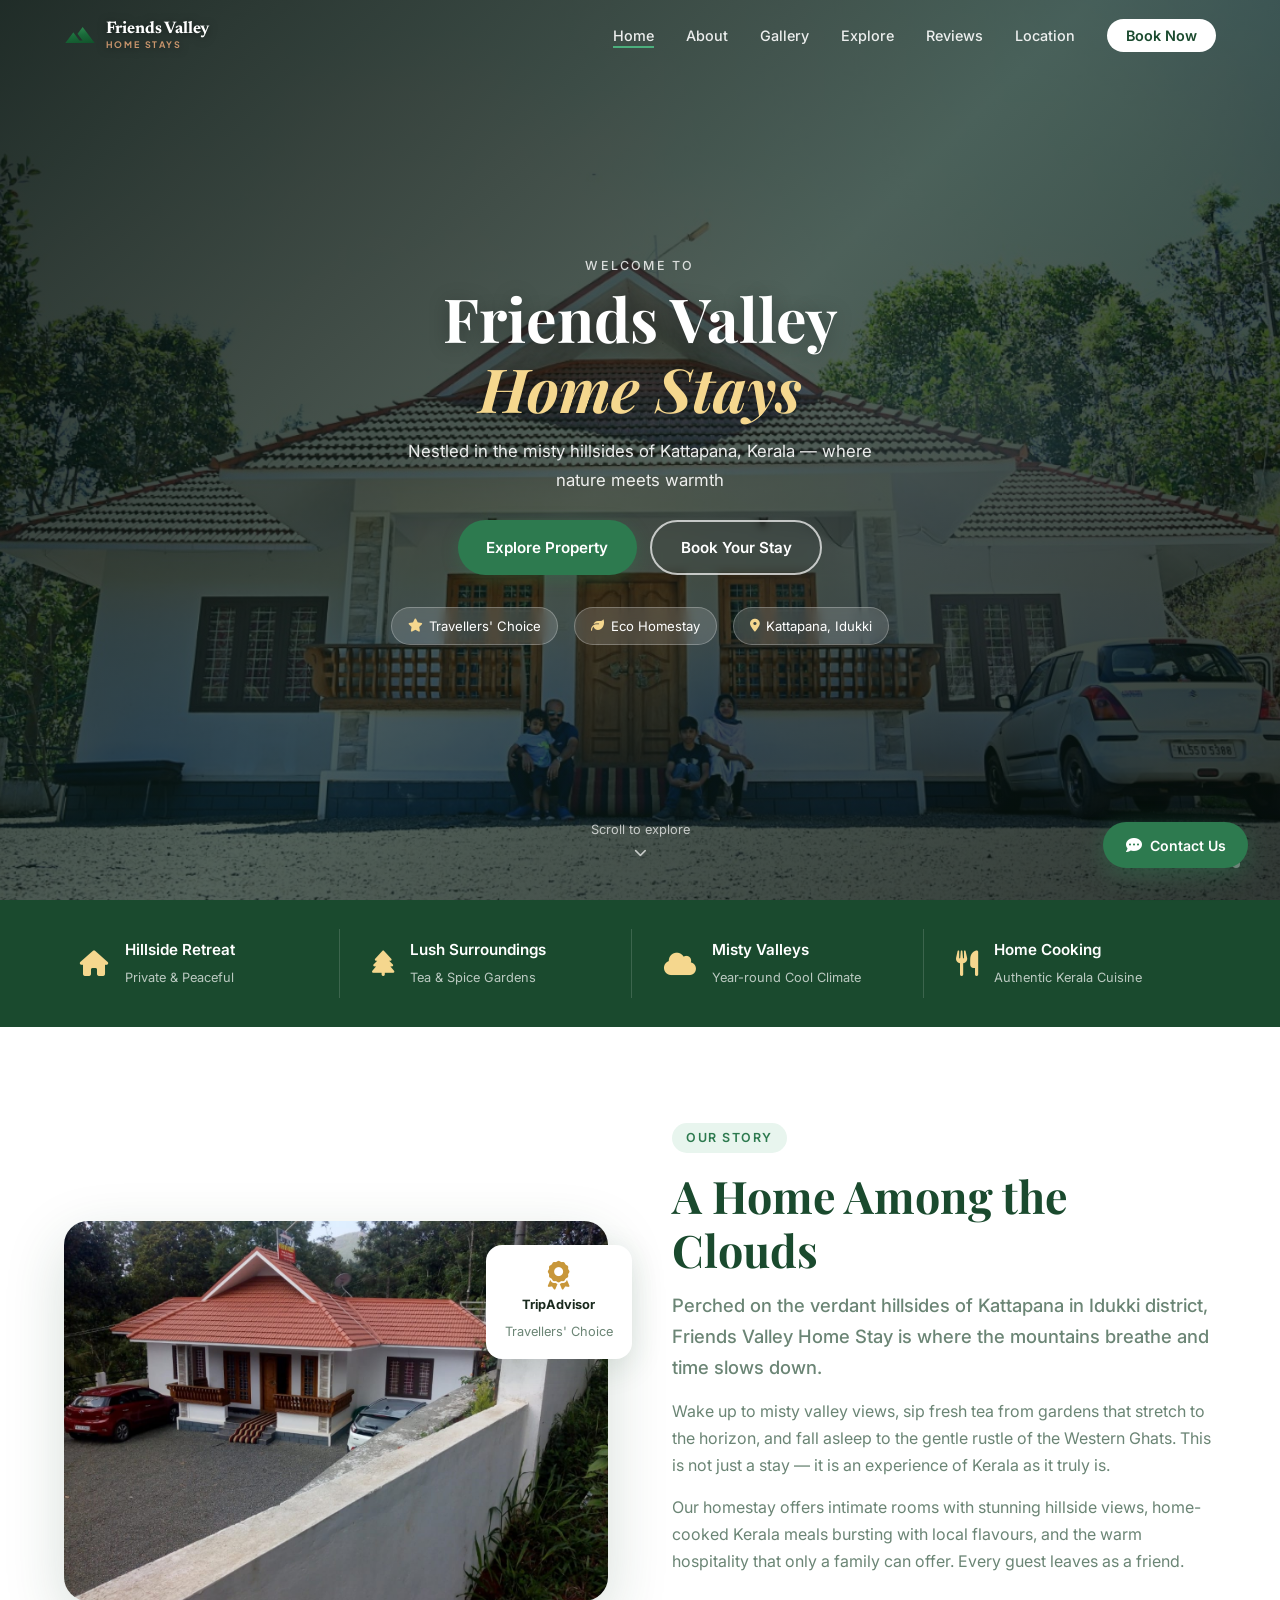
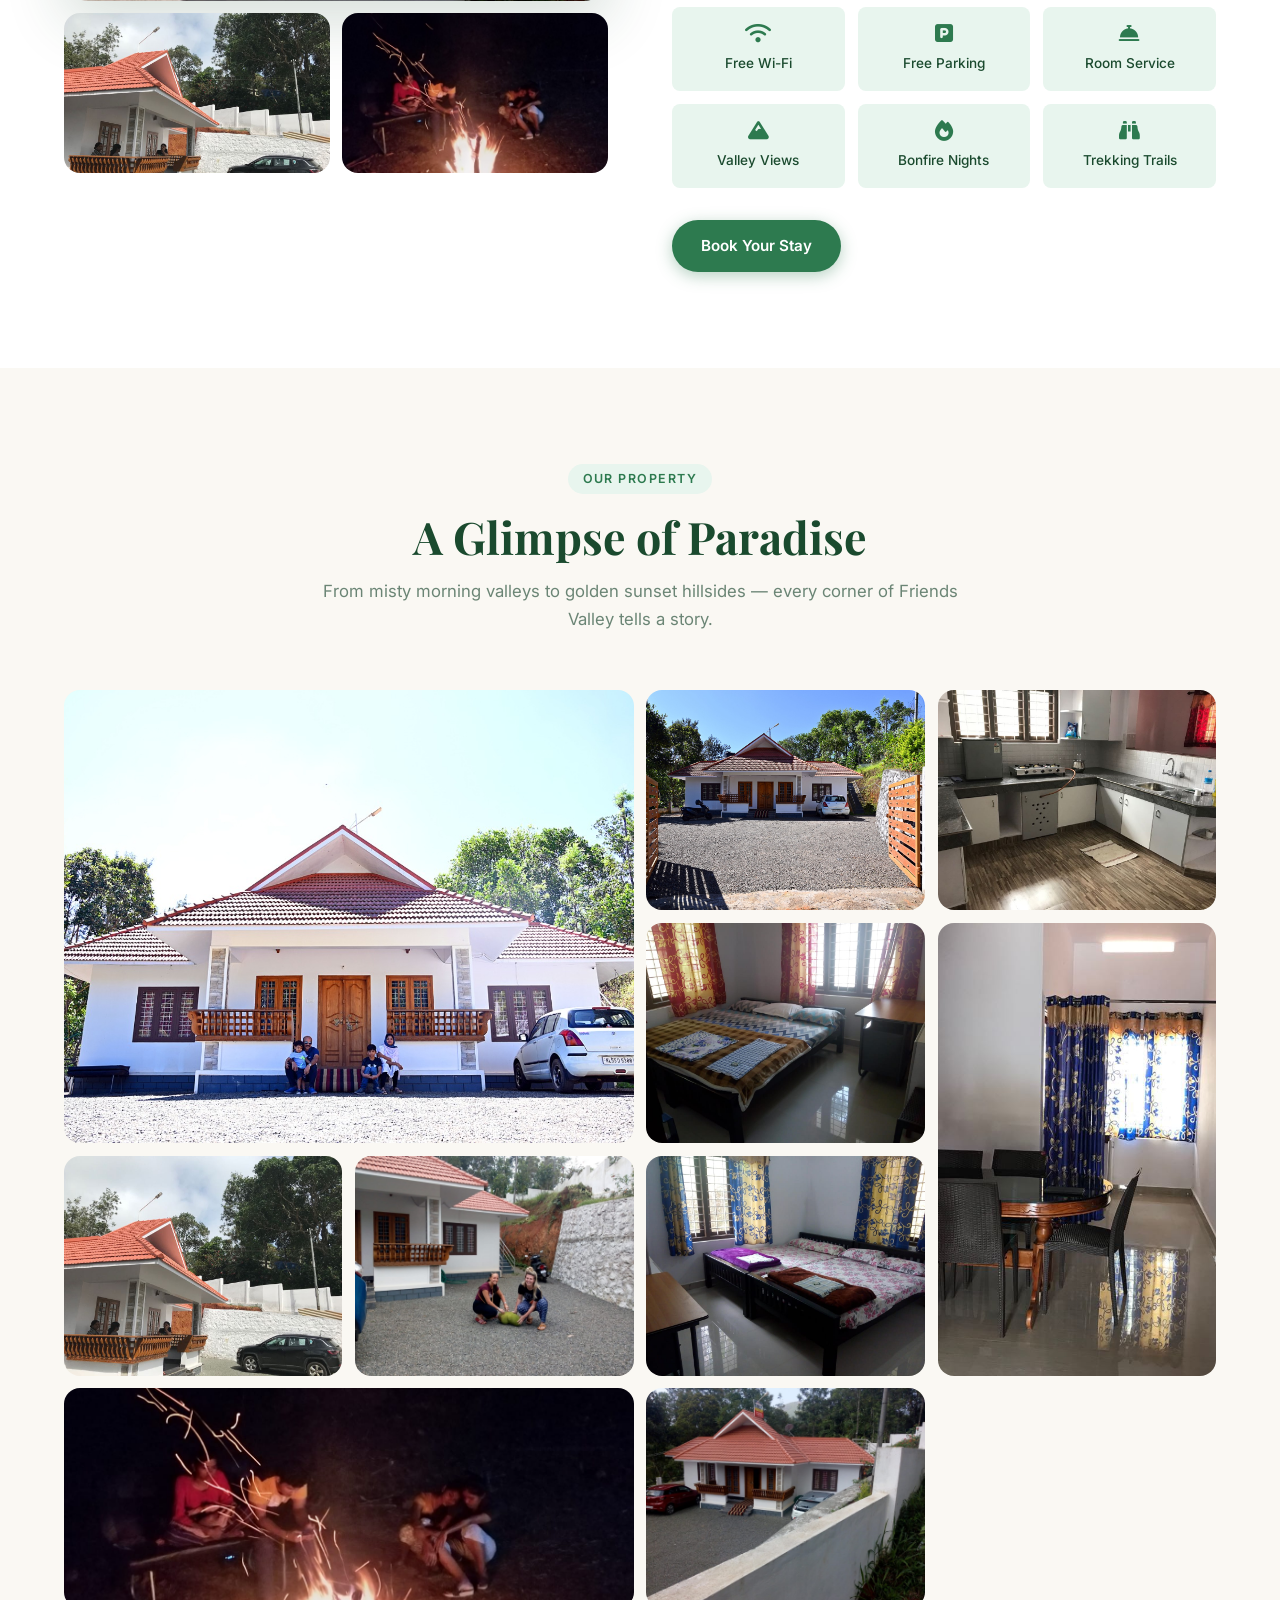
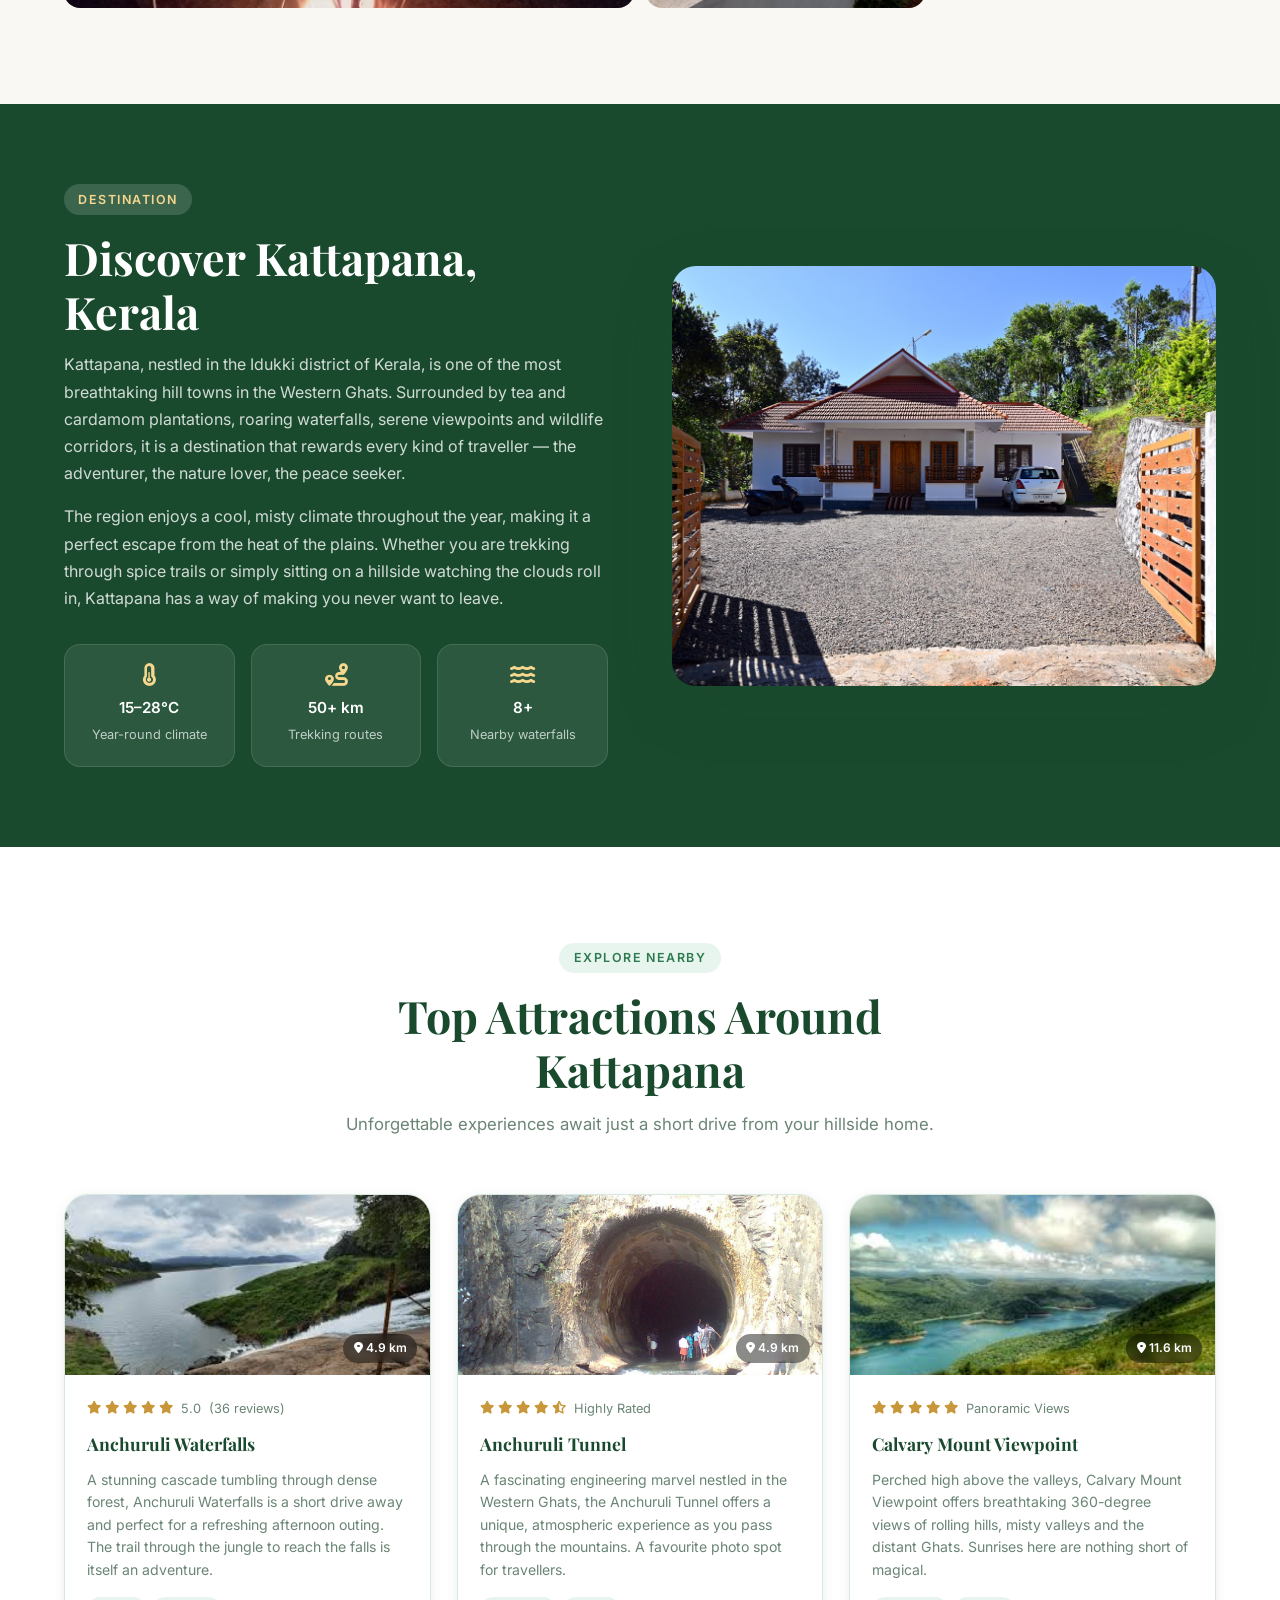
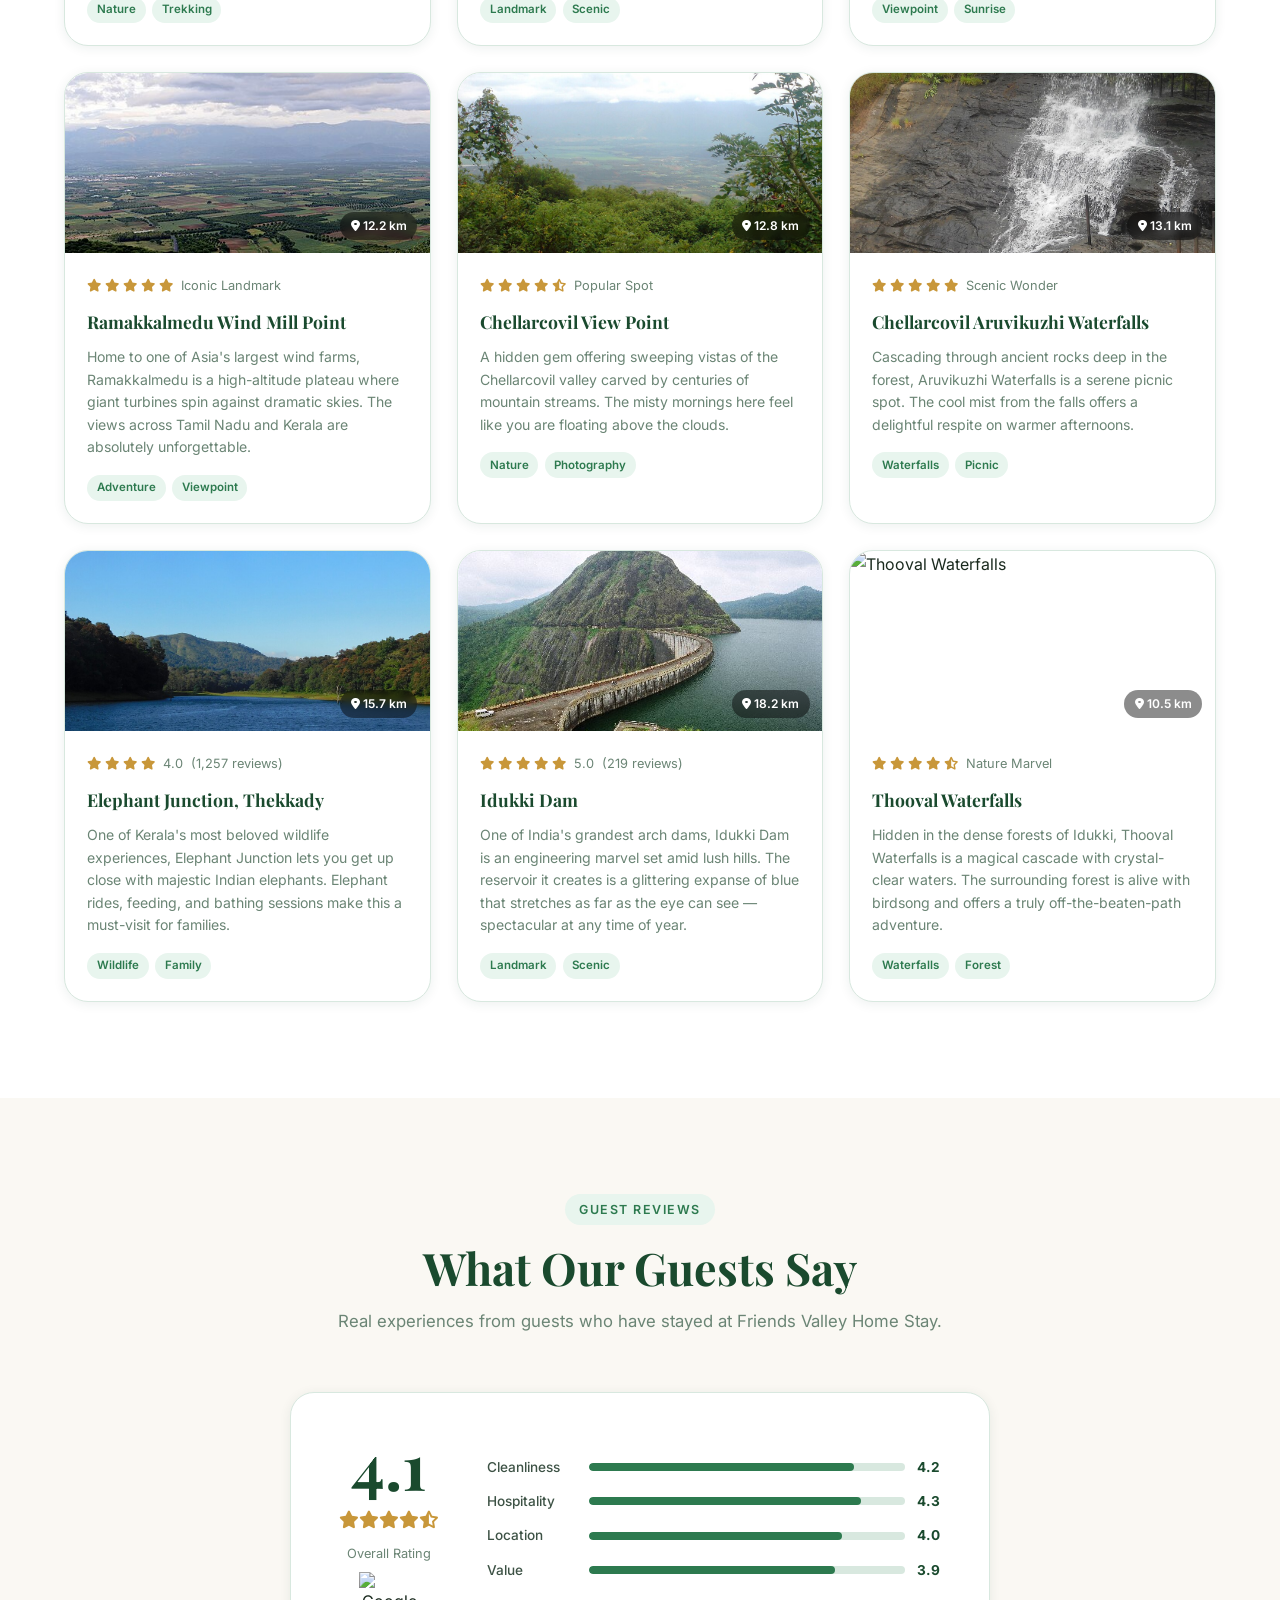
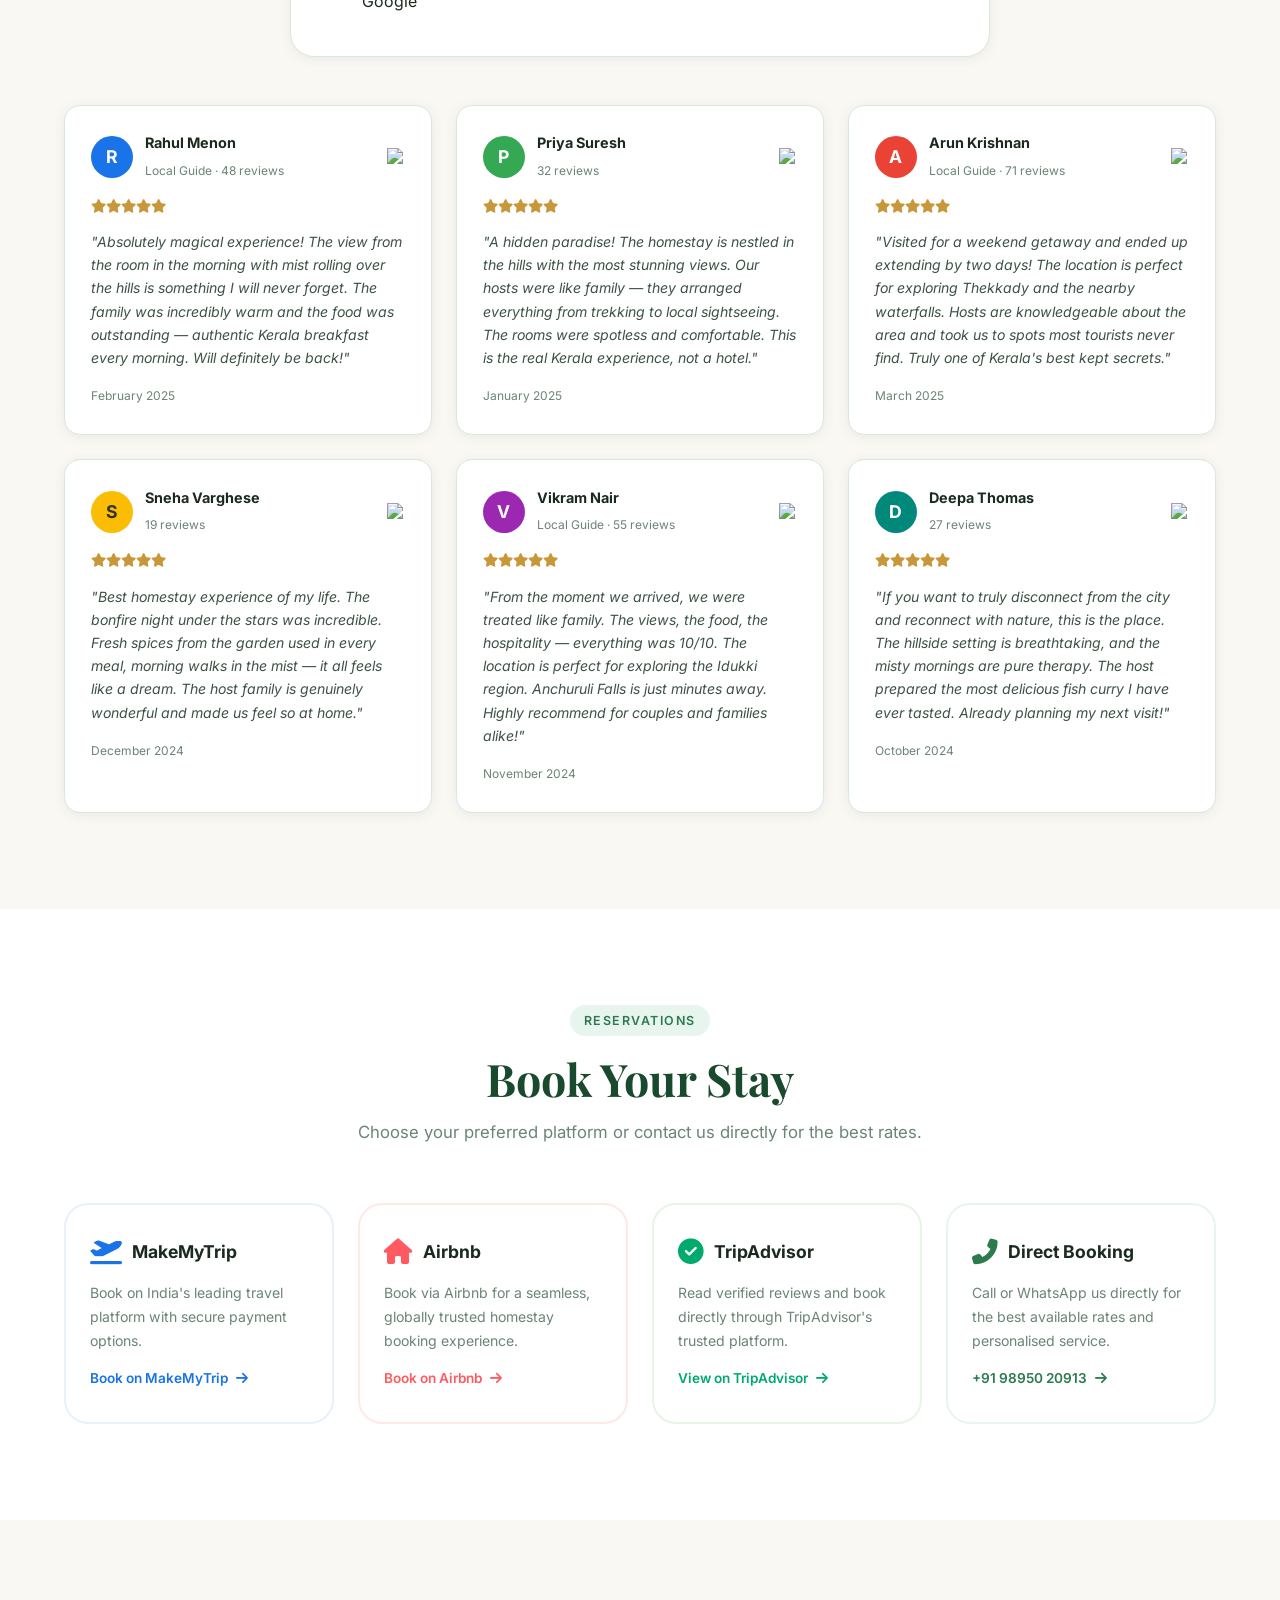
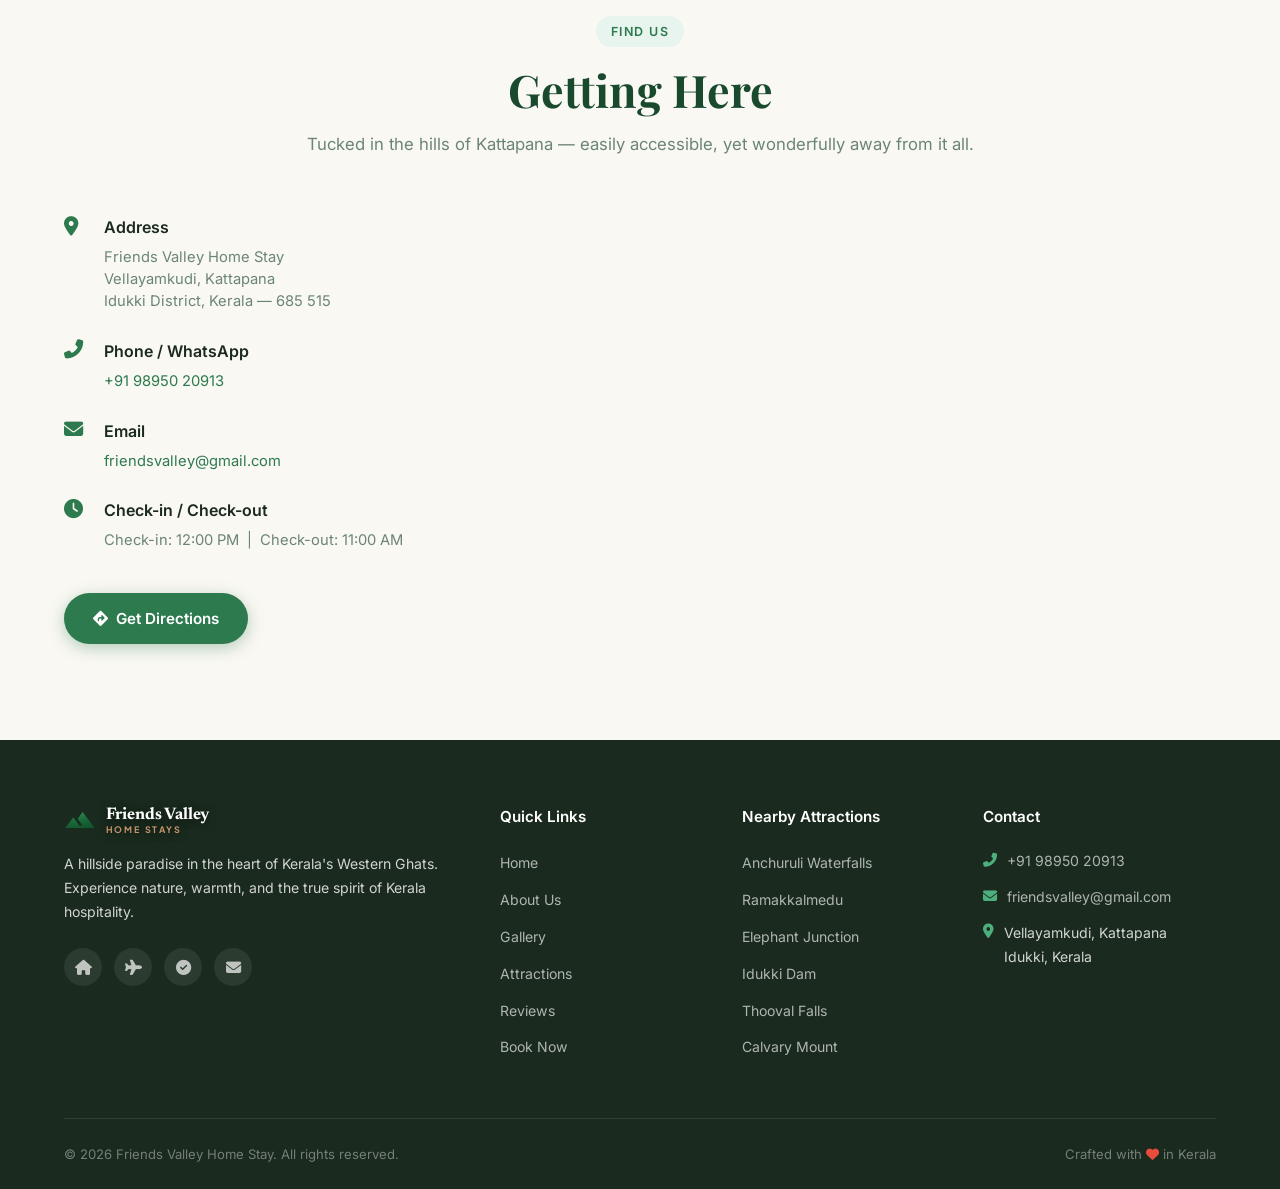
==== index.html @ 07b63cfa "Initial commit — Friends Valley Home Stays website Static site with hero slider, gallery, attraction" ====
<!DOCTYPE html>
<html lang="en">
<head>
  <meta charset="UTF-8" />
  <meta name="viewport" content="width=device-width, initial-scale=1.0" />
  <title>Friends Valley Home Stay | Kattapana, Kerala</title>
  <meta name="description" content="Experience the serene hillside beauty of Kattapana, Kerala at Friends Valley Home Stay. Surrounded by lush greenery, misty valleys and warm hospitality." />
  <link rel="preconnect" href="https://fonts.googleapis.com" />
  <link rel="preconnect" href="https://fonts.gstatic.com" crossorigin />
  <link href="https://fonts.googleapis.com/css2?family=Playfair+Display:ital,wght@0,400;0,600;0,700;1,400&family=Inter:wght@300;400;500;600&family=Newsreader:ital,opsz,wght@0,6..72,400;0,6..72,700;1,6..72,400&family=Plus+Jakarta+Sans:wght@500;700&display=swap" rel="stylesheet" />
  <link rel="stylesheet" href="https://cdnjs.cloudflare.com/ajax/libs/font-awesome/6.5.0/css/all.min.css" />
  <link href="https://fonts.googleapis.com/css2?family=Material+Symbols+Outlined:opsz,wght,FILL,GRAD@24,400,1,0" rel="stylesheet" />
  <link rel="stylesheet" href="css/styles.css" />
</head>
<body>

  <!-- ========== NAVIGATION ========== -->
  <nav class="navbar" id="navbar">
    <div class="nav-container">
      <a href="#home" class="nav-logo">
        <span class="logo-icon">
          <span class="material-symbols-outlined" aria-hidden="true">landscape</span>
        </span>
        <span class="logo-text">Friends Valley<span class="logo-sub">Home Stays</span></span>
      </a>
      <button class="nav-toggle" id="navToggle" aria-label="Toggle menu">
        <span></span><span></span><span></span>
      </button>
      <ul class="nav-links" id="navLinks">
        <li><a href="#home">Home</a></li>
        <li><a href="#about">About</a></li>
        <li><a href="#gallery">Gallery</a></li>
        <li><a href="#attractions">Explore</a></li>
        <li><a href="#reviews">Reviews</a></li>
        <li><a href="#location">Location</a></li>
        <li><a href="#book" class="nav-cta">Book Now</a></li>
      </ul>
    </div>
  </nav>

  <!-- ========== HERO ========== -->
  <section class="hero" id="home">
    <div class="hero-slider">
      <div class="hero-slide active" style="background-image: url('Assets%20original/1.jpg')"></div>
      <div class="hero-slide" style="background-image: url('Assets%20original/2.jpg')"></div>
      <div class="hero-slide" style="background-image: url('Assets%20original/7.jpg')"></div>
    </div>
    <div class="hero-overlay"></div>
    <div class="hero-content">
      <p class="hero-tagline">Welcome to</p>
      <h1 class="hero-title">Friends Valley<br /><em>Home Stays</em></h1>
      <p class="hero-subtitle">Nestled in the misty hillsides of Kattapana, Kerala &mdash; where nature meets warmth</p>
      <div class="hero-actions">
        <a href="#gallery" class="btn btn-primary">Explore Property</a>
        <a href="#book" class="btn btn-outline">Book Your Stay</a>
      </div>
      <div class="hero-badges">
        <span><i class="fas fa-star"></i> Travellers' Choice</span>
        <span><i class="fas fa-leaf"></i> Eco Homestay</span>
        <span><i class="fas fa-map-marker-alt"></i> Kattapana, Idukki</span>
      </div>
    </div>
    <div class="hero-scroll-hint">
      <span>Scroll to explore</span>
      <i class="fas fa-chevron-down"></i>
    </div>
    <div class="hero-dots" id="heroDots">
      <span class="dot active" data-idx="0"></span>
      <span class="dot" data-idx="1"></span>
      <span class="dot" data-idx="2"></span>
    </div>
  </section>

  <!-- ========== QUICK STATS ========== -->
  <section class="stats-bar">
    <div class="stats-container">
      <div class="stat-item">
        <i class="fas fa-home"></i>
        <div>
          <strong>Hillside Retreat</strong>
          <span>Private &amp; Peaceful</span>
        </div>
      </div>
      <div class="stat-item">
        <i class="fas fa-tree"></i>
        <div>
          <strong>Lush Surroundings</strong>
          <span>Tea &amp; Spice Gardens</span>
        </div>
      </div>
      <div class="stat-item">
        <i class="fas fa-cloud"></i>
        <div>
          <strong>Misty Valleys</strong>
          <span>Year-round Cool Climate</span>
        </div>
      </div>
      <div class="stat-item">
        <i class="fas fa-utensils"></i>
        <div>
          <strong>Home Cooking</strong>
          <span>Authentic Kerala Cuisine</span>
        </div>
      </div>
    </div>
  </section>

  <!-- ========== ABOUT ========== -->
  <section class="about" id="about">
    <div class="container">
      <div class="about-grid">
        <div class="about-images">
          <div class="about-img-main">
            <img src="Assets%20original/10.jpg" alt="Friends Valley Home Stay exterior" loading="lazy" />
          </div>
          <div class="about-img-secondary">
            <img src="Assets%20original/6.jpg" alt="Guests relaxing at the veranda" loading="lazy" />
            <img src="Assets%20original/9.jpg" alt="Bonfire night at Friends Valley" loading="lazy" />
          </div>
          <div class="about-award">
            <i class="fas fa-award"></i>
            <strong>TripAdvisor</strong>
            <span>Travellers' Choice</span>
          </div>
        </div>
        <div class="about-content">
          <span class="section-label">Our Story</span>
          <h2 class="section-title">A Home Among the Clouds</h2>
          <p class="about-lead">Perched on the verdant hillsides of Kattapana in Idukki district, Friends Valley Home Stay is where the mountains breathe and time slows down.</p>
          <p>Wake up to misty valley views, sip fresh tea from gardens that stretch to the horizon, and fall asleep to the gentle rustle of the Western Ghats. This is not just a stay &mdash; it is an experience of Kerala as it truly is.</p>
          <p>Our homestay offers intimate rooms with stunning hillside views, home-cooked Kerala meals bursting with local flavours, and the warm hospitality that only a family can offer. Every guest leaves as a friend.</p>
          <div class="about-features">
            <div class="feature">
              <i class="fas fa-wifi"></i>
              <span>Free Wi-Fi</span>
            </div>
            <div class="feature">
              <i class="fas fa-parking"></i>
              <span>Free Parking</span>
            </div>
            <div class="feature">
              <i class="fas fa-concierge-bell"></i>
              <span>Room Service</span>
            </div>
            <div class="feature">
              <i class="fas fa-mountain"></i>
              <span>Valley Views</span>
            </div>
            <div class="feature">
              <i class="fas fa-fire"></i>
              <span>Bonfire Nights</span>
            </div>
            <div class="feature">
              <i class="fas fa-binoculars"></i>
              <span>Trekking Trails</span>
            </div>
          </div>
          <a href="#book" class="btn btn-primary">Book Your Stay</a>
        </div>
      </div>
    </div>
  </section>

  <!-- ========== GALLERY ========== -->
  <section class="gallery" id="gallery">
    <div class="container">
      <div class="section-header">
        <span class="section-label">Our Property</span>
        <h2 class="section-title">A Glimpse of Paradise</h2>
        <p class="section-desc">From misty morning valleys to golden sunset hillsides &mdash; every corner of Friends Valley tells a story.</p>
      </div>
      <div class="gallery-grid">
        <div class="gallery-item gallery-large" data-index="0">
          <img src="Assets%20original/1.jpg" alt="Hillside view at Friends Valley" loading="lazy" />
          <div class="gallery-overlay"><i class="fas fa-expand-alt"></i></div>
        </div>
        <div class="gallery-item" data-index="1">
          <img src="Assets%20original/2.jpg" alt="Lush green surroundings" loading="lazy" />
          <div class="gallery-overlay"><i class="fas fa-expand-alt"></i></div>
        </div>
        <div class="gallery-item" data-index="2">
          <img src="Assets%20original/3.jpg" alt="Property exterior" loading="lazy" />
          <div class="gallery-overlay"><i class="fas fa-expand-alt"></i></div>
        </div>
        <div class="gallery-item" data-index="3">
          <img src="Assets%20original/4.jpg" alt="Valley morning mist" loading="lazy" />
          <div class="gallery-overlay"><i class="fas fa-expand-alt"></i></div>
        </div>
        <div class="gallery-item gallery-tall" data-index="4">
          <img src="Assets%20original/5.jpg" alt="Mountain views" loading="lazy" />
          <div class="gallery-overlay"><i class="fas fa-expand-alt"></i></div>
        </div>
        <div class="gallery-item" data-index="5">
          <img src="Assets%20original/6.jpg" alt="Cozy living space" loading="lazy" />
          <div class="gallery-overlay"><i class="fas fa-expand-alt"></i></div>
        </div>
        <div class="gallery-item" data-index="6">
          <img src="Assets%20original/7.jpg" alt="Sunset from the valley" loading="lazy" />
          <div class="gallery-overlay"><i class="fas fa-expand-alt"></i></div>
        </div>
        <div class="gallery-item" data-index="7">
          <img src="Assets%20original/8.jpg" alt="Spice garden trail" loading="lazy" />
          <div class="gallery-overlay"><i class="fas fa-expand-alt"></i></div>
        </div>
        <div class="gallery-item gallery-wide" data-index="8">
          <img src="Assets%20original/9.jpg" alt="Panoramic hillside view" loading="lazy" />
          <div class="gallery-overlay"><i class="fas fa-expand-alt"></i></div>
        </div>
        <div class="gallery-item" data-index="9">
          <img src="Assets%20original/10.jpg" alt="Tea garden walk" loading="lazy" />
          <div class="gallery-overlay"><i class="fas fa-expand-alt"></i></div>
        </div>
      </div>
    </div>
    <!-- Lightbox -->
    <div class="lightbox" id="lightbox">
      <button class="lightbox-close" id="lightboxClose"><i class="fas fa-times"></i></button>
      <button class="lightbox-prev" id="lightboxPrev"><i class="fas fa-chevron-left"></i></button>
      <button class="lightbox-next" id="lightboxNext"><i class="fas fa-chevron-right"></i></button>
      <div class="lightbox-img-wrap">
        <img src="" alt="" id="lightboxImg" />
      </div>
      <div class="lightbox-counter" id="lightboxCounter">1 / 10</div>
    </div>
  </section>

  <!-- ========== KATTAPANA INTRO ========== -->
  <section class="destination-intro">
    <div class="container">
      <div class="dest-intro-grid">
        <div class="dest-intro-content">
          <span class="section-label">Destination</span>
          <h2 class="section-title">Discover Kattapana, Kerala</h2>
          <p>Kattapana, nestled in the Idukki district of Kerala, is one of the most breathtaking hill towns in the Western Ghats. Surrounded by tea and cardamom plantations, roaring waterfalls, serene viewpoints and wildlife corridors, it is a destination that rewards every kind of traveller &mdash; the adventurer, the nature lover, the peace seeker.</p>
          <p>The region enjoys a cool, misty climate throughout the year, making it a perfect escape from the heat of the plains. Whether you are trekking through spice trails or simply sitting on a hillside watching the clouds roll in, Kattapana has a way of making you never want to leave.</p>
          <div class="dest-highlights">
            <div class="dest-highlight"><i class="fas fa-thermometer-half"></i><span>15&ndash;28&deg;C<br/><small>Year-round climate</small></span></div>
            <div class="dest-highlight"><i class="fas fa-route"></i><span>50+ km<br/><small>Trekking routes</small></span></div>
            <div class="dest-highlight"><i class="fas fa-water"></i><span>8+<br/><small>Nearby waterfalls</small></span></div>
          </div>
        </div>
        <div class="dest-intro-img">
          <img src="Assets%20original/2.jpg" alt="Kattapana hillside panorama" loading="lazy" />
        </div>
      </div>
    </div>
  </section>

  <!-- ========== NEARBY ATTRACTIONS ========== -->
  <section class="attractions" id="attractions">
    <div class="container">
      <div class="section-header">
        <span class="section-label">Explore Nearby</span>
        <h2 class="section-title">Top Attractions Around Kattapana</h2>
        <p class="section-desc">Unforgettable experiences await just a short drive from your hillside home.</p>
      </div>
      <div class="attractions-grid">

        <div class="attraction-card">
          <div class="attraction-img">
            <img src="assets/attractions/anchuruli-waterfalls.jpg" alt="Anchuruli Waterfalls" loading="lazy" />
            <div class="attraction-dist"><i class="fas fa-map-marker-alt"></i> 4.9 km</div>
          </div>
          <div class="attraction-body">
            <div class="attraction-rating">
              <i class="fas fa-star"></i><i class="fas fa-star"></i><i class="fas fa-star"></i><i class="fas fa-star"></i><i class="fas fa-star"></i>
              <span>5.0 &nbsp;(36 reviews)</span>
            </div>
            <h3>Anchuruli Waterfalls</h3>
            <p>A stunning cascade tumbling through dense forest, Anchuruli Waterfalls is a short drive away and perfect for a refreshing afternoon outing. The trail through the jungle to reach the falls is itself an adventure.</p>
            <div class="attraction-tags"><span>Nature</span><span>Trekking</span></div>
          </div>
        </div>

        <div class="attraction-card">
          <div class="attraction-img">
            <img src="assets/attractions/anchuruli-tunnel.jpg" alt="Anchuruli Tunnel" loading="lazy" />
            <div class="attraction-dist"><i class="fas fa-map-marker-alt"></i> 4.9 km</div>
          </div>
          <div class="attraction-body">
            <div class="attraction-rating">
              <i class="fas fa-star"></i><i class="fas fa-star"></i><i class="fas fa-star"></i><i class="fas fa-star"></i><i class="fas fa-star-half-alt"></i>
              <span>Highly Rated</span>
            </div>
            <h3>Anchuruli Tunnel</h3>
            <p>A fascinating engineering marvel nestled in the Western Ghats, the Anchuruli Tunnel offers a unique, atmospheric experience as you pass through the mountains. A favourite photo spot for travellers.</p>
            <div class="attraction-tags"><span>Landmark</span><span>Scenic</span></div>
          </div>
        </div>

        <div class="attraction-card">
          <div class="attraction-img">
            <img src="assets/attractions/calvary-mount.jpg" alt="Calvary Mount Viewpoint" loading="lazy" />
            <div class="attraction-dist"><i class="fas fa-map-marker-alt"></i> 11.6 km</div>
          </div>
          <div class="attraction-body">
            <div class="attraction-rating">
              <i class="fas fa-star"></i><i class="fas fa-star"></i><i class="fas fa-star"></i><i class="fas fa-star"></i><i class="fas fa-star"></i>
              <span>Panoramic Views</span>
            </div>
            <h3>Calvary Mount Viewpoint</h3>
            <p>Perched high above the valleys, Calvary Mount Viewpoint offers breathtaking 360-degree views of rolling hills, misty valleys and the distant Ghats. Sunrises here are nothing short of magical.</p>
            <div class="attraction-tags"><span>Viewpoint</span><span>Sunrise</span></div>
          </div>
        </div>

        <div class="attraction-card">
          <div class="attraction-img">
            <img src="assets/attractions/ramakkalmedu.jpg" alt="Ramakkalmedu Wind Mill Point" loading="lazy" />
            <div class="attraction-dist"><i class="fas fa-map-marker-alt"></i> 12.2 km</div>
          </div>
          <div class="attraction-body">
            <div class="attraction-rating">
              <i class="fas fa-star"></i><i class="fas fa-star"></i><i class="fas fa-star"></i><i class="fas fa-star"></i><i class="fas fa-star"></i>
              <span>Iconic Landmark</span>
            </div>
            <h3>Ramakkalmedu Wind Mill Point</h3>
            <p>Home to one of Asia's largest wind farms, Ramakkalmedu is a high-altitude plateau where giant turbines spin against dramatic skies. The views across Tamil Nadu and Kerala are absolutely unforgettable.</p>
            <div class="attraction-tags"><span>Adventure</span><span>Viewpoint</span></div>
          </div>
        </div>

        <div class="attraction-card">
          <div class="attraction-img">
            <img src="assets/attractions/chellarcovil-viewpoint.jpg" alt="Chellarcovil View Point" loading="lazy" />
            <div class="attraction-dist"><i class="fas fa-map-marker-alt"></i> 12.8 km</div>
          </div>
          <div class="attraction-body">
            <div class="attraction-rating">
              <i class="fas fa-star"></i><i class="fas fa-star"></i><i class="fas fa-star"></i><i class="fas fa-star"></i><i class="fas fa-star-half-alt"></i>
              <span>Popular Spot</span>
            </div>
            <h3>Chellarcovil View Point</h3>
            <p>A hidden gem offering sweeping vistas of the Chellarcovil valley carved by centuries of mountain streams. The misty mornings here feel like you are floating above the clouds.</p>
            <div class="attraction-tags"><span>Nature</span><span>Photography</span></div>
          </div>
        </div>

        <div class="attraction-card">
          <div class="attraction-img">
            <img src="assets/attractions/chellarcovil-falls.jpg" alt="Chellarcovil Aruvikuzhi Waterfalls" loading="lazy" />
            <div class="attraction-dist"><i class="fas fa-map-marker-alt"></i> 13.1 km</div>
          </div>
          <div class="attraction-body">
            <div class="attraction-rating">
              <i class="fas fa-star"></i><i class="fas fa-star"></i><i class="fas fa-star"></i><i class="fas fa-star"></i><i class="fas fa-star"></i>
              <span>Scenic Wonder</span>
            </div>
            <h3>Chellarcovil Aruvikuzhi Waterfalls</h3>
            <p>Cascading through ancient rocks deep in the forest, Aruvikuzhi Waterfalls is a serene picnic spot. The cool mist from the falls offers a delightful respite on warmer afternoons.</p>
            <div class="attraction-tags"><span>Waterfalls</span><span>Picnic</span></div>
          </div>
        </div>

        <div class="attraction-card">
          <div class="attraction-img">
            <img src="assets/attractions/elephant-junction.jpg" alt="Elephant Junction Thekkady" loading="lazy" />
            <div class="attraction-dist"><i class="fas fa-map-marker-alt"></i> 15.7 km</div>
          </div>
          <div class="attraction-body">
            <div class="attraction-rating">
              <i class="fas fa-star"></i><i class="fas fa-star"></i><i class="fas fa-star"></i><i class="fas fa-star"></i>
              <span>4.0 &nbsp;(1,257 reviews)</span>
            </div>
            <h3>Elephant Junction, Thekkady</h3>
            <p>One of Kerala's most beloved wildlife experiences, Elephant Junction lets you get up close with majestic Indian elephants. Elephant rides, feeding, and bathing sessions make this a must-visit for families.</p>
            <div class="attraction-tags"><span>Wildlife</span><span>Family</span></div>
          </div>
        </div>

        <div class="attraction-card">
          <div class="attraction-img">
            <img src="assets/attractions/idukki-dam.jpg" alt="Idukki Dam" loading="lazy" />
            <div class="attraction-dist"><i class="fas fa-map-marker-alt"></i> 18.2 km</div>
          </div>
          <div class="attraction-body">
            <div class="attraction-rating">
              <i class="fas fa-star"></i><i class="fas fa-star"></i><i class="fas fa-star"></i><i class="fas fa-star"></i><i class="fas fa-star"></i>
              <span>5.0 &nbsp;(219 reviews)</span>
            </div>
            <h3>Idukki Dam</h3>
            <p>One of India's grandest arch dams, Idukki Dam is an engineering marvel set amid lush hills. The reservoir it creates is a glittering expanse of blue that stretches as far as the eye can see &mdash; spectacular at any time of year.</p>
            <div class="attraction-tags"><span>Landmark</span><span>Scenic</span></div>
          </div>
        </div>

        <div class="attraction-card">
          <div class="attraction-img">
            <img src="assets/attractions/thooval-falls.jpg" alt="Thooval Waterfalls" loading="lazy" />
            <div class="attraction-dist"><i class="fas fa-map-marker-alt"></i> 10.5 km</div>
          </div>
          <div class="attraction-body">
            <div class="attraction-rating">
              <i class="fas fa-star"></i><i class="fas fa-star"></i><i class="fas fa-star"></i><i class="fas fa-star"></i><i class="fas fa-star-half-alt"></i>
              <span>Nature Marvel</span>
            </div>
            <h3>Thooval Waterfalls</h3>
            <p>Hidden in the dense forests of Idukki, Thooval Waterfalls is a magical cascade with crystal-clear waters. The surrounding forest is alive with birdsong and offers a truly off-the-beaten-path adventure.</p>
            <div class="attraction-tags"><span>Waterfalls</span><span>Forest</span></div>
          </div>
        </div>

      </div>
    </div>
  </section>

  <!-- ========== REVIEWS ========== -->
  <section class="reviews" id="reviews">
    <div class="container">
      <div class="section-header">
        <span class="section-label">Guest Reviews</span>
        <h2 class="section-title">What Our Guests Say</h2>
        <p class="section-desc">Real experiences from guests who have stayed at Friends Valley Home Stay.</p>
      </div>
      <div class="reviews-overall">
        <div class="overall-score">
          <span class="score-num">4.1</span>
          <div class="score-stars">
            <i class="fas fa-star"></i><i class="fas fa-star"></i><i class="fas fa-star"></i><i class="fas fa-star"></i><i class="fas fa-star-half-alt"></i>
          </div>
          <span class="score-label">Overall Rating</span>
          <img src="https://www.gstatic.com/images/branding/product/2x/googleg_48dp.png" alt="Google" class="google-logo-small" />
        </div>
        <div class="overall-bars">
          <div class="bar-row"><span>Cleanliness</span><div class="bar"><div class="bar-fill" style="width:84%"></div></div><span>4.2</span></div>
          <div class="bar-row"><span>Hospitality</span><div class="bar"><div class="bar-fill" style="width:86%"></div></div><span>4.3</span></div>
          <div class="bar-row"><span>Location</span><div class="bar"><div class="bar-fill" style="width:80%"></div></div><span>4.0</span></div>
          <div class="bar-row"><span>Value</span><div class="bar"><div class="bar-fill" style="width:78%"></div></div><span>3.9</span></div>
        </div>
      </div>
      <div class="reviews-grid">

        <div class="review-card">
          <div class="review-header">
            <div class="reviewer-avatar" style="background:#1a73e8;">R</div>
            <div class="reviewer-info">
              <strong>Rahul Menon</strong>
              <span>Local Guide &middot; 48 reviews</span>
            </div>
            <img src="https://www.gstatic.com/images/branding/product/2x/googleg_48dp.png" alt="Google Review" class="review-google-icon" />
          </div>
          <div class="review-stars">
            <i class="fas fa-star"></i><i class="fas fa-star"></i><i class="fas fa-star"></i><i class="fas fa-star"></i><i class="fas fa-star"></i>
          </div>
          <p class="review-text">"Absolutely magical experience! The view from the room in the morning with mist rolling over the hills is something I will never forget. The family was incredibly warm and the food was outstanding &mdash; authentic Kerala breakfast every morning. Will definitely be back!"</p>
          <span class="review-date">February 2025</span>
        </div>

        <div class="review-card">
          <div class="review-header">
            <div class="reviewer-avatar" style="background:#34a853;">P</div>
            <div class="reviewer-info">
              <strong>Priya Suresh</strong>
              <span>32 reviews</span>
            </div>
            <img src="https://www.gstatic.com/images/branding/product/2x/googleg_48dp.png" alt="Google Review" class="review-google-icon" />
          </div>
          <div class="review-stars">
            <i class="fas fa-star"></i><i class="fas fa-star"></i><i class="fas fa-star"></i><i class="fas fa-star"></i><i class="fas fa-star"></i>
          </div>
          <p class="review-text">"A hidden paradise! The homestay is nestled in the hills with the most stunning views. Our hosts were like family &mdash; they arranged everything from trekking to local sightseeing. The rooms were spotless and comfortable. This is the real Kerala experience, not a hotel."</p>
          <span class="review-date">January 2025</span>
        </div>

        <div class="review-card">
          <div class="review-header">
            <div class="reviewer-avatar" style="background:#ea4335;">A</div>
            <div class="reviewer-info">
              <strong>Arun Krishnan</strong>
              <span>Local Guide &middot; 71 reviews</span>
            </div>
            <img src="https://www.gstatic.com/images/branding/product/2x/googleg_48dp.png" alt="Google Review" class="review-google-icon" />
          </div>
          <div class="review-stars">
            <i class="fas fa-star"></i><i class="fas fa-star"></i><i class="fas fa-star"></i><i class="fas fa-star"></i><i class="fas fa-star"></i>
          </div>
          <p class="review-text">"Visited for a weekend getaway and ended up extending by two days! The location is perfect for exploring Thekkady and the nearby waterfalls. Hosts are knowledgeable about the area and took us to spots most tourists never find. Truly one of Kerala's best kept secrets."</p>
          <span class="review-date">March 2025</span>
        </div>

        <div class="review-card">
          <div class="review-header">
            <div class="reviewer-avatar" style="background:#fbbc04; color:#333;">S</div>
            <div class="reviewer-info">
              <strong>Sneha Varghese</strong>
              <span>19 reviews</span>
            </div>
            <img src="https://www.gstatic.com/images/branding/product/2x/googleg_48dp.png" alt="Google Review" class="review-google-icon" />
          </div>
          <div class="review-stars">
            <i class="fas fa-star"></i><i class="fas fa-star"></i><i class="fas fa-star"></i><i class="fas fa-star"></i><i class="fas fa-star"></i>
          </div>
          <p class="review-text">"Best homestay experience of my life. The bonfire night under the stars was incredible. Fresh spices from the garden used in every meal, morning walks in the mist &mdash; it all feels like a dream. The host family is genuinely wonderful and made us feel so at home."</p>
          <span class="review-date">December 2024</span>
        </div>

        <div class="review-card">
          <div class="review-header">
            <div class="reviewer-avatar" style="background:#9c27b0;">V</div>
            <div class="reviewer-info">
              <strong>Vikram Nair</strong>
              <span>Local Guide &middot; 55 reviews</span>
            </div>
            <img src="https://www.gstatic.com/images/branding/product/2x/googleg_48dp.png" alt="Google Review" class="review-google-icon" />
          </div>
          <div class="review-stars">
            <i class="fas fa-star"></i><i class="fas fa-star"></i><i class="fas fa-star"></i><i class="fas fa-star"></i><i class="fas fa-star"></i>
          </div>
          <p class="review-text">"From the moment we arrived, we were treated like family. The views, the food, the hospitality &mdash; everything was 10/10. The location is perfect for exploring the Idukki region. Anchuruli Falls is just minutes away. Highly recommend for couples and families alike!"</p>
          <span class="review-date">November 2024</span>
        </div>

        <div class="review-card">
          <div class="review-header">
            <div class="reviewer-avatar" style="background:#00897b;">D</div>
            <div class="reviewer-info">
              <strong>Deepa Thomas</strong>
              <span>27 reviews</span>
            </div>
            <img src="https://www.gstatic.com/images/branding/product/2x/googleg_48dp.png" alt="Google Review" class="review-google-icon" />
          </div>
          <div class="review-stars">
            <i class="fas fa-star"></i><i class="fas fa-star"></i><i class="fas fa-star"></i><i class="fas fa-star"></i><i class="fas fa-star"></i>
          </div>
          <p class="review-text">"If you want to truly disconnect from the city and reconnect with nature, this is the place. The hillside setting is breathtaking, and the misty mornings are pure therapy. The host prepared the most delicious fish curry I have ever tasted. Already planning my next visit!"</p>
          <span class="review-date">October 2024</span>
        </div>

      </div>
    </div>
  </section>

  <!-- ========== BOOKING PLATFORMS ========== -->
  <section class="book" id="book">
    <div class="container">
      <div class="section-header">
        <span class="section-label">Reservations</span>
        <h2 class="section-title">Book Your Stay</h2>
        <p class="section-desc">Choose your preferred platform or contact us directly for the best rates.</p>
      </div>
      <div class="booking-grid">
        <a href="https://www.makemytrip.com/hotels/friends_valley_home_stay-details-kattappana.html" target="_blank" rel="noopener noreferrer" class="booking-card mmt">
          <div class="booking-logo">
            <i class="fas fa-plane-departure"></i>
            <strong>MakeMyTrip</strong>
          </div>
          <p>Book on India's leading travel platform with secure payment options.</p>
          <span class="booking-btn">Book on MakeMyTrip <i class="fas fa-arrow-right"></i></span>
        </a>
        <a href="https://www.airbnb.co.in/rooms/27529554" target="_blank" rel="noopener noreferrer" class="booking-card airbnb">
          <div class="booking-logo">
            <i class="fas fa-home"></i>
            <strong>Airbnb</strong>
          </div>
          <p>Book via Airbnb for a seamless, globally trusted homestay booking experience.</p>
          <span class="booking-btn">Book on Airbnb <i class="fas fa-arrow-right"></i></span>
        </a>
        <a href="https://www.tripadvisor.in/Hotel_Review-g27511765-d27511608-Reviews-Friends_Valley_Home_Stay-Vellayamkudi_Idukki_District_Kerala.html" target="_blank" rel="noopener noreferrer" class="booking-card tripadvisor">
          <div class="booking-logo">
            <i class="fas fa-circle-check"></i>
            <strong>TripAdvisor</strong>
          </div>
          <p>Read verified reviews and book directly through TripAdvisor's trusted platform.</p>
          <span class="booking-btn">View on TripAdvisor <i class="fas fa-arrow-right"></i></span>
        </a>
        <div class="booking-card direct">
          <div class="booking-logo">
            <i class="fas fa-phone-alt"></i>
            <strong>Direct Booking</strong>
          </div>
          <p>Call or WhatsApp us directly for the best available rates and personalised service.</p>
          <a href="tel:+919895020913" class="booking-btn">+91 98950 20913 <i class="fas fa-arrow-right"></i></a>
        </div>
      </div>
    </div>
  </section>

  <!-- ========== LOCATION ========== -->
  <section class="location" id="location">
    <div class="container">
      <div class="section-header">
        <span class="section-label">Find Us</span>
        <h2 class="section-title">Getting Here</h2>
        <p class="section-desc">Tucked in the hills of Kattapana &mdash; easily accessible, yet wonderfully away from it all.</p>
      </div>
      <div class="location-grid">
        <div class="location-info">
          <div class="loc-detail">
            <i class="fas fa-map-marker-alt"></i>
            <div>
              <strong>Address</strong>
              <p>Friends Valley Home Stay<br />Vellayamkudi, Kattapana<br />Idukki District, Kerala &mdash; 685 515</p>
            </div>
          </div>
          <div class="loc-detail">
            <i class="fas fa-phone-alt"></i>
            <div>
              <strong>Phone / WhatsApp</strong>
              <p><a href="tel:+919895020913">+91 98950 20913</a></p>
            </div>
          </div>
          <div class="loc-detail">
            <i class="fas fa-envelope"></i>
            <div>
              <strong>Email</strong>
              <p><a href="mailto:friendsvalley@gmail.com">friendsvalley@gmail.com</a></p>
            </div>
          </div>
          <div class="loc-detail">
            <i class="fas fa-clock"></i>
            <div>
              <strong>Check-in / Check-out</strong>
              <p>Check-in: 12:00 PM &nbsp;|&nbsp; Check-out: 11:00 AM</p>
            </div>
          </div>
          <a href="https://maps.app.goo.gl/69QEDmn1GMB4dSD96" target="_blank" rel="noopener noreferrer" class="btn btn-primary" style="margin-top:1rem;">
            <i class="fas fa-directions"></i> Get Directions
          </a>
        </div>
        <div class="location-map">
          <iframe
            src="https://www.google.com/maps/embed?pb=!1m18!1m12!1m3!1d3931.758737036034!2d77.0753745739867!3d9.786470476674635!2m3!1f0!2f0!3f0!3m2!1i1024!2i768!4f13.1!3m3!1m2!1s0x3b07af6cfa8fc88b%3A0xc876e285d8e72752!2sFriends%20Valley%20Home%20Stay!5e0!3m2!1sen!2sin!4v1774981502332!5m2!1sen!2sin"
            width="100%" height="420" style="border:0;border-radius:16px;" allowfullscreen="" loading="lazy"
            referrerpolicy="no-referrer-when-downgrade" title="Friends Valley Home Stay Location">
          </iframe>
        </div>
      </div>
    </div>
  </section>

  <!-- ========== FOOTER ========== -->
  <footer class="footer">
    <div class="container">
      <div class="footer-grid">
        <div class="footer-brand">
          <span class="nav-logo" style="display:inline-flex;margin-bottom:1rem;">
            <span class="logo-icon">
              <span class="material-symbols-outlined" aria-hidden="true">landscape</span>
            </span>
            <span class="logo-text">Friends Valley<span class="logo-sub">Home Stays</span></span>
          </span>
          <p>A hillside paradise in the heart of Kerala's Western Ghats. Experience nature, warmth, and the true spirit of Kerala hospitality.</p>
          <div class="footer-social">
            <a href="https://www.airbnb.co.in/rooms/27529554" target="_blank" rel="noopener noreferrer" aria-label="Airbnb"><i class="fas fa-home"></i></a>
            <a href="https://www.makemytrip.com/hotels/friends_valley_home_stay-details-kattappana.html" target="_blank" rel="noopener noreferrer" aria-label="MakeMyTrip"><i class="fas fa-plane"></i></a>
            <a href="https://www.tripadvisor.in/Hotel_Review-g27511765-d27511608-Reviews-Friends_Valley_Home_Stay-Vellayamkudi_Idukki_District_Kerala.html" target="_blank" rel="noopener noreferrer" aria-label="TripAdvisor"><i class="fas fa-circle-check"></i></a>
            <a href="mailto:friendsvalley@gmail.com" aria-label="Email"><i class="fas fa-envelope"></i></a>
          </div>
        </div>
        <div class="footer-links">
          <h4>Quick Links</h4>
          <ul>
            <li><a href="#home">Home</a></li>
            <li><a href="#about">About Us</a></li>
            <li><a href="#gallery">Gallery</a></li>
            <li><a href="#attractions">Attractions</a></li>
            <li><a href="#reviews">Reviews</a></li>
            <li><a href="#book">Book Now</a></li>
          </ul>
        </div>
        <div class="footer-links">
          <h4>Nearby Attractions</h4>
          <ul>
            <li><a href="#attractions">Anchuruli Waterfalls</a></li>
            <li><a href="#attractions">Ramakkalmedu</a></li>
            <li><a href="#attractions">Elephant Junction</a></li>
            <li><a href="#attractions">Idukki Dam</a></li>
            <li><a href="#attractions">Thooval Falls</a></li>
            <li><a href="#attractions">Calvary Mount</a></li>
          </ul>
        </div>
        <div class="footer-contact">
          <h4>Contact</h4>
          <p><i class="fas fa-phone-alt"></i> <a href="tel:+919895020913">+91 98950 20913</a></p>
          <p><i class="fas fa-envelope"></i> <a href="mailto:friendsvalley@gmail.com">friendsvalley@gmail.com</a></p>
          <p><i class="fas fa-map-marker-alt"></i> Vellayamkudi, Kattapana<br />Idukki, Kerala</p>
        </div>
      </div>
      <div class="footer-bottom">
        <p>&copy; 2026 Friends Valley Home Stay. All rights reserved.</p>
        <p>Crafted with <i class="fas fa-heart" style="color:#e74c3c;"></i> in Kerala</p>
      </div>
    </div>
  </footer>

  <!-- ========== FLOATING CONTACT BUTTON ========== -->
  <div class="contact-fab-wrapper" id="contactFabWrapper">
    <div class="contact-popup" id="contactPopup">
      <div class="contact-popup-header">
        <div>
          <h3>Get in Touch</h3>
          <p>We typically reply within an hour</p>
        </div>
        <button class="contact-popup-close" id="contactPopupClose" aria-label="Close"><i class="fas fa-times"></i></button>
      </div>
      <div class="contact-popup-body">
        <a href="tel:+919895020913" class="contact-option phone">
          <div class="contact-option-icon"><i class="fas fa-phone-alt"></i></div>
          <div>
            <strong>Call Us</strong>
            <span>+91 98950 20913</span>
          </div>
          <i class="fas fa-chevron-right"></i>
        </a>
        <a href="mailto:friendsvalley@gmail.com" class="contact-option email">
          <div class="contact-option-icon"><i class="fas fa-envelope"></i></div>
          <div>
            <strong>Email Us</strong>
            <span>friendsvalley@gmail.com</span>
          </div>
          <i class="fas fa-chevron-right"></i>
        </a>
        <div class="contact-popup-divider">Or send a quick message</div>
        <form class="contact-form" id="contactForm">
          <input type="text" placeholder="Your name" name="name" required />
          <input type="tel" placeholder="Phone number" name="phone" />
          <textarea placeholder="Your message or enquiry..." name="message" rows="3" required></textarea>
          <button type="submit" class="btn btn-primary" style="width:100%;justify-content:center;">
            <i class="fas fa-paper-plane"></i> Send Message
          </button>
        </form>
      </div>
    </div>
    <button class="contact-fab" id="contactFab" aria-label="Contact Us">
      <span class="fab-open"><i class="fas fa-comment-dots"></i><span class="fab-label">Contact Us</span></span>
      <span class="fab-close"><i class="fas fa-times"></i></span>
    </button>
  </div>

  <script src="js/script.js"></script>
</body>
</html>
---- css/styles.css ----
/* ============================================================
   FRIENDS VALLEY HOME STAY — Main Stylesheet
   ============================================================ */

:root {
  --green-dark:   #1a4a2e;
  --green-mid:    #2d7a4f;
  --green-light:  #4caf7d;
  --green-pale:   #e8f5ee;
  --gold:         #c8973a;
  --gold-light:   #f5d78e;
  --cream:        #faf8f3;
  --white:        #ffffff;
  --text-dark:    #1a2a1e;
  --text-mid:     #3d5245;
  --text-light:   #6b8575;
  --border:       #d8e8df;
  --shadow-sm:    0 2px 12px rgba(30,70,45,.08);
  --shadow-md:    0 8px 32px rgba(30,70,45,.14);
  --shadow-lg:    0 20px 60px rgba(30,70,45,.18);
  --radius-sm:    8px;
  --radius-md:    16px;
  --radius-lg:    24px;
  --transition:   all .3s cubic-bezier(.4,0,.2,1);
}

*, *::before, *::after { box-sizing: border-box; margin: 0; padding: 0; }

html { scroll-behavior: smooth; font-size: 16px; }

body {
  font-family: 'Inter', system-ui, sans-serif;
  color: var(--text-dark);
  background: var(--white);
  line-height: 1.7;
  overflow-x: hidden;
}

img { max-width: 100%; height: auto; display: block; }
a  { text-decoration: none; color: inherit; }
ul { list-style: none; }

.container {
  max-width: 1200px;
  margin: 0 auto;
  padding: 0 1.5rem;
}

/* ── Section Shared ── */
.section-header {
  text-align: center;
  max-width: 680px;
  margin: 0 auto 3.5rem;
}
.section-label {
  display: inline-block;
  font-size: .78rem;
  font-weight: 600;
  letter-spacing: .12em;
  text-transform: uppercase;
  color: var(--green-mid);
  background: var(--green-pale);
  padding: .3rem .9rem;
  border-radius: 50px;
  margin-bottom: 1rem;
}
.section-title {
  font-family: 'Playfair Display', Georgia, serif;
  font-size: clamp(1.9rem, 4vw, 2.8rem);
  font-weight: 700;
  color: var(--green-dark);
  line-height: 1.2;
  margin-bottom: .8rem;
}
.section-desc {
  color: var(--text-light);
  font-size: 1.05rem;
}

/* ── Buttons ── */
.btn {
  display: inline-flex;
  align-items: center;
  gap: .5rem;
  padding: .8rem 1.8rem;
  border-radius: 50px;
  font-weight: 600;
  font-size: .95rem;
  cursor: pointer;
  transition: var(--transition);
  border: none;
}
.btn-primary {
  background: var(--green-mid);
  color: var(--white);
  box-shadow: 0 4px 16px rgba(45,122,79,.35);
}
.btn-primary:hover { background: var(--green-dark); transform: translateY(-2px); box-shadow: 0 8px 24px rgba(45,122,79,.45); }
.btn-outline {
  background: transparent;
  color: var(--white);
  border: 2px solid rgba(255,255,255,.7);
  backdrop-filter: blur(4px);
}
.btn-outline:hover { background: rgba(255,255,255,.15); border-color: var(--white); }

/* ============================================================
   NAVBAR
   ============================================================ */
.navbar {
  position: fixed;
  top: 0; left: 0; right: 0;
  z-index: 1000;
  padding: 1.2rem 0;
  transition: var(--transition);
}
.navbar.scrolled {
  background: rgba(255,255,255,.96);
  backdrop-filter: blur(12px);
  padding: .75rem 0;
  box-shadow: var(--shadow-sm);
}
/* Logo on dark background (transparent nav over hero) */
.navbar:not(.scrolled) .logo-text { color: #ffffff; text-shadow: 0 1px 8px rgba(0,0,0,0.5); }
.navbar:not(.scrolled) .logo-sub  { color: #c9956c; letter-spacing: .2em; font-weight: 700; }
.navbar:not(.scrolled) .logo-icon .material-symbols-outlined {
  background: linear-gradient(170deg, #4caf6e 0%, #1a6b3a 50%, #0a3d1e 100%);
  -webkit-background-clip: text;
  -webkit-text-fill-color: transparent;
  background-clip: text;
}

/* Logo on white background (scrolled) */
.navbar.scrolled .logo-text { color: #133621; }
.navbar.scrolled .logo-sub  { color: #8b6f5e; }
.navbar.scrolled .logo-icon  { color: #2a4d36; }

.navbar.scrolled .nav-logo,
.navbar.scrolled .nav-links a { color: var(--text-dark); }
.navbar.scrolled .nav-links a:hover { color: var(--green-mid); }
.navbar.scrolled .nav-cta { background: var(--green-mid); color: var(--white) !important; }
.navbar.scrolled .nav-toggle span { background: var(--text-dark); }

.nav-container {
  max-width: 1200px;
  margin: 0 auto;
  padding: 0 1.5rem;
  display: flex;
  align-items: center;
  justify-content: space-between;
}

.nav-logo {
  display: flex;
  align-items: center;
  gap: .6rem;
  color: #133621;
  font-weight: 700;
  text-decoration: none;
}
.logo-icon {
  display: flex;
  align-items: center;
  justify-content: center;
  color: #2a4d36;
  flex-shrink: 0;
}
.logo-icon .material-symbols-outlined {
  font-size: 2rem;
  font-variation-settings: 'FILL' 1, 'wght' 400;
  background: linear-gradient(160deg, #1a6b3a 0%, #0a3d20 100%);
  -webkit-background-clip: text;
  -webkit-text-fill-color: transparent;
  background-clip: text;
}
.logo-text {
  font-family: 'Newsreader', Georgia, serif;
  font-size: 1.05rem;
  font-weight: 700;
  line-height: 1.15;
  color: #133621;
  letter-spacing: -.01em;
}
.logo-sub { display: block; font-size: .56rem; font-family: 'Plus Jakarta Sans', sans-serif; font-weight: 500; letter-spacing: .2em; text-transform: uppercase; color: #8b6f5e; opacity: 1; }

.nav-links {
  display: flex;
  align-items: center;
  gap: 2rem;
}
.nav-links a {
  color: rgba(255,255,255,.9);
  font-size: .9rem;
  font-weight: 500;
  transition: var(--transition);
  position: relative;
}
.nav-links a::after {
  content: '';
  position: absolute;
  bottom: -4px; left: 0;
  width: 0; height: 2px;
  background: var(--green-light);
  transition: width .3s;
}
.nav-links a:hover::after, .nav-links a.active::after { width: 100%; }
.nav-cta {
  background: var(--white) !important;
  color: var(--green-dark) !important;
  padding: .5rem 1.2rem;
  border-radius: 50px;
  font-weight: 600 !important;
}
.nav-cta::after { display: none !important; }

.nav-toggle {
  display: none;
  flex-direction: column;
  gap: 5px;
  background: none;
  border: none;
  cursor: pointer;
  padding: .3rem;
}
.nav-toggle span {
  display: block;
  width: 24px; height: 2px;
  background: var(--white);
  border-radius: 2px;
  transition: var(--transition);
}

/* ============================================================
   HERO
   ============================================================ */
.hero {
  position: relative;
  height: 100vh;
  min-height: 620px;
  display: flex;
  align-items: center;
  justify-content: center;
  overflow: hidden;
}

.hero-slider {
  position: absolute;
  inset: 0;
}
.hero-slide {
  position: absolute;
  inset: 0;
  background-size: cover;
  background-position: center;
  opacity: 0;
  transition: opacity 1.2s ease-in-out;
  transform: scale(1.05);
  animation: kenBurns 8s ease-in-out infinite alternate;
}
.hero-slide.active { opacity: 1; }

@keyframes kenBurns {
  from { transform: scale(1); }
  to   { transform: scale(1.08); }
}

.hero-overlay {
  position: absolute;
  inset: 0;
  background: linear-gradient(
    135deg,
    rgba(5,15,10,.88) 0%,
    rgba(10,30,20,.70) 50%,
    rgba(5,15,10,.82) 100%
  );
}

.hero-content {
  position: relative;
  z-index: 2;
  text-align: center;
  color: var(--white);
  max-width: 780px;
  padding: 0 1.5rem;
}
.hero-tagline {
  font-size: .78rem;
  font-weight: 500;
  letter-spacing: .18em;
  text-transform: uppercase;
  opacity: .8;
  margin-bottom: .4rem;
}
.hero-title {
  font-family: 'Playfair Display', serif;
  font-size: clamp(2rem, 5.5vw, 3.8rem);
  font-weight: 700;
  line-height: 1.15;
  margin-bottom: .9rem;
  text-shadow: 0 2px 20px rgba(0,0,0,.3);
}
.hero-title em { font-style: italic; color: var(--gold-light); }
.hero-subtitle {
  font-size: clamp(.9rem, 2vw, 1.05rem);
  opacity: .9;
  margin-bottom: 1.6rem;
  max-width: 500px;
  margin-left: auto;
  margin-right: auto;
}
.hero-actions { display: flex; gap: .8rem; justify-content: center; flex-wrap: wrap; margin-bottom: 2rem; }
.hero-badges {
  display: flex;
  gap: 1rem;
  justify-content: center;
  flex-wrap: wrap;
}
.hero-badges span {
  display: inline-flex;
  align-items: center;
  gap: .4rem;
  font-size: .82rem;
  background: rgba(255,255,255,.15);
  backdrop-filter: blur(6px);
  border: 1px solid rgba(255,255,255,.25);
  padding: .4rem 1rem;
  border-radius: 50px;
}
.hero-badges span i { color: var(--gold-light); }

.hero-scroll-hint {
  position: absolute;
  bottom: 2.5rem; left: 50%;
  transform: translateX(-50%);
  z-index: 2;
  color: rgba(255,255,255,.7);
  font-size: .8rem;
  display: flex;
  flex-direction: column;
  align-items: center;
  gap: .4rem;
  animation: bounce 2s ease-in-out infinite;
}
@keyframes bounce {
  0%, 100% { transform: translateX(-50%) translateY(0); }
  50%       { transform: translateX(-50%) translateY(6px); }
}

.hero-dots {
  position: absolute;
  bottom: 2rem; right: 2.5rem;
  z-index: 3;
  display: flex;
  gap: .5rem;
}
.dot {
  width: 8px; height: 8px;
  border-radius: 50%;
  background: rgba(255,255,255,.4);
  cursor: pointer;
  transition: var(--transition);
}
.dot.active { background: var(--white); width: 24px; border-radius: 4px; }

/* ============================================================
   STATS BAR
   ============================================================ */
.stats-bar {
  background: var(--green-dark);
  padding: 1.8rem 0;
}
.stats-container {
  max-width: 1200px;
  margin: 0 auto;
  padding: 0 1.5rem;
  display: grid;
  grid-template-columns: repeat(4, 1fr);
  gap: 1rem;
}
.stat-item {
  display: flex;
  align-items: center;
  gap: 1rem;
  color: var(--white);
  padding: .5rem 1rem;
  border-right: 1px solid rgba(255,255,255,.15);
}
.stat-item:last-child { border-right: none; }
.stat-item i {
  font-size: 1.6rem;
  color: var(--gold-light);
  flex-shrink: 0;
}
.stat-item strong { display: block; font-weight: 600; font-size: .95rem; }
.stat-item span { font-size: .8rem; opacity: .7; }

/* ============================================================
   ABOUT
   ============================================================ */
.about {
  padding: 6rem 0;
  background: var(--white);
}
.about-grid {
  display: grid;
  grid-template-columns: 1fr 1fr;
  gap: 4rem;
  align-items: center;
}
.about-images { position: relative; }
.about-img-main {
  border-radius: var(--radius-lg);
  overflow: hidden;
  box-shadow: var(--shadow-lg);
}
.about-img-main img { width: 100%; height: 380px; object-fit: cover; }
.about-img-secondary {
  display: grid;
  grid-template-columns: 1fr 1fr;
  gap: .8rem;
  margin-top: .8rem;
}
.about-img-secondary img {
  width: 100%;
  height: 160px;
  object-fit: cover;
  border-radius: var(--radius-md);
}
.about-award {
  position: absolute;
  top: 1.5rem; right: -1.5rem;
  background: var(--white);
  box-shadow: var(--shadow-md);
  border-radius: var(--radius-md);
  padding: 1rem 1.2rem;
  display: flex;
  flex-direction: column;
  align-items: center;
  gap: .3rem;
  font-size: .8rem;
  text-align: center;
}
.about-award i { font-size: 1.8rem; color: var(--gold); }
.about-award strong { font-weight: 700; color: var(--text-dark); }
.about-award span { color: var(--text-light); }

.about-content { }
.about-lead {
  font-size: 1.15rem;
  font-weight: 500;
  color: var(--text-mid);
  margin-bottom: 1rem;
}
.about-content p {
  color: var(--text-light);
  margin-bottom: .9rem;
}
.about-features {
  display: grid;
  grid-template-columns: repeat(3, 1fr);
  gap: .8rem;
  margin: 2rem 0;
}
.feature {
  display: flex;
  flex-direction: column;
  align-items: center;
  gap: .5rem;
  background: var(--green-pale);
  border-radius: var(--radius-sm);
  padding: 1rem .5rem;
  text-align: center;
  font-size: .85rem;
  font-weight: 500;
  color: var(--green-dark);
  cursor: pointer;
  transition: background .3s ease, color .3s ease, transform .3s ease !important;
}
.feature:hover { background: var(--green-mid); color: var(--white); transform: translateY(-2px); }
.feature i { font-size: 1.3rem; color: var(--green-mid); transition: color .3s ease !important; }
.feature:hover i { color: var(--white); }

/* ============================================================
   GALLERY
   ============================================================ */
.gallery {
  padding: 6rem 0;
  background: var(--cream);
}
.gallery-grid {
  display: grid;
  grid-template-columns: repeat(4, 1fr);
  grid-auto-rows: 220px;
  gap: .8rem;
}
.gallery-item {
  position: relative;
  overflow: hidden;
  border-radius: var(--radius-md);
  cursor: pointer;
}
.gallery-item img {
  width: 100%;
  height: 100%;
  object-fit: cover;
  transition: transform .5s ease;
}
.gallery-item:hover img { transform: scale(1.08); }
.gallery-overlay {
  position: absolute;
  inset: 0;
  background: rgba(10,30,20,.4);
  display: flex;
  align-items: center;
  justify-content: center;
  opacity: 0;
  transition: var(--transition);
  color: var(--white);
  font-size: 1.5rem;
}
.gallery-item:hover .gallery-overlay { opacity: 1; }

.gallery-large { grid-column: span 2; grid-row: span 2; }
.gallery-tall  { grid-row: span 2; }
.gallery-wide  { grid-column: span 2; }

/* Lightbox */
.lightbox {
  position: fixed;
  inset: 0;
  background: rgba(0,0,0,.95);
  z-index: 2000;
  display: flex;
  align-items: center;
  justify-content: center;
  opacity: 0;
  pointer-events: none;
  transition: opacity .3s;
}
.lightbox.open { opacity: 1; pointer-events: all; }
.lightbox-img-wrap {
  max-width: 90vw;
  max-height: 85vh;
}
.lightbox-img-wrap img {
  max-width: 90vw;
  max-height: 85vh;
  object-fit: contain;
  border-radius: var(--radius-sm);
}
.lightbox-close, .lightbox-prev, .lightbox-next {
  position: absolute;
  background: rgba(255,255,255,.1);
  border: 1px solid rgba(255,255,255,.2);
  color: var(--white);
  cursor: pointer;
  border-radius: 50%;
  width: 48px; height: 48px;
  display: flex;
  align-items: center;
  justify-content: center;
  font-size: 1.1rem;
  transition: var(--transition);
}
.lightbox-close:hover, .lightbox-prev:hover, .lightbox-next:hover { background: rgba(255,255,255,.25); }
.lightbox-close { top: 1.5rem; right: 1.5rem; }
.lightbox-prev  { left: 1.5rem; top: 50%; transform: translateY(-50%); }
.lightbox-next  { right: 1.5rem; top: 50%; transform: translateY(-50%); }
.lightbox-counter {
  position: absolute;
  bottom: 1.5rem; left: 50%;
  transform: translateX(-50%);
  color: rgba(255,255,255,.7);
  font-size: .85rem;
}

/* ============================================================
   DESTINATION INTRO
   ============================================================ */
.destination-intro {
  padding: 5rem 0;
  background: var(--green-dark);
  color: var(--white);
}
.dest-intro-grid {
  display: grid;
  grid-template-columns: 1fr 1fr;
  gap: 4rem;
  align-items: center;
}
.dest-intro-content .section-label { background: rgba(255,255,255,.15); color: var(--gold-light); }
.dest-intro-content .section-title { color: var(--white); }
.dest-intro-content p { color: rgba(255,255,255,.8); margin-bottom: 1rem; }
.dest-highlights {
  display: grid;
  grid-template-columns: repeat(3,1fr);
  gap: 1rem;
  margin-top: 2rem;
}
.dest-highlight {
  display: flex;
  flex-direction: column;
  align-items: center;
  gap: .5rem;
  text-align: center;
  background: rgba(255,255,255,.08);
  border: 1px solid rgba(255,255,255,.12);
  border-radius: var(--radius-md);
  padding: 1.2rem .5rem;
}
.dest-highlight i { font-size: 1.4rem; color: var(--gold-light); }
.dest-highlight span { font-size: .95rem; font-weight: 600; }
.dest-highlight small { font-weight: 400; opacity: .7; font-size: .8rem; }
.dest-intro-img img {
  border-radius: var(--radius-lg);
  width: 100%;
  height: 420px;
  object-fit: cover;
  box-shadow: var(--shadow-lg);
}

/* ============================================================
   ATTRACTIONS
   ============================================================ */
.attractions {
  padding: 6rem 0;
  background: var(--white);
}
.attractions-grid {
  display: grid;
  grid-template-columns: repeat(3, 1fr);
  gap: 1.6rem;
}
.attraction-card {
  background: var(--white);
  border-radius: var(--radius-lg);
  overflow: hidden;
  box-shadow: var(--shadow-sm);
  border: 1px solid var(--border);
  transition: var(--transition);
}
.attraction-card:hover { transform: translateY(-6px); box-shadow: var(--shadow-md); }
.attraction-img {
  height: 180px;
  position: relative;
  overflow: hidden;
}
.attraction-img img {
  width: 100%;
  height: 100%;
  object-fit: cover;
  transition: transform .5s ease;
}
.attraction-card:hover .attraction-img img {
  transform: scale(1.07);
}
.attraction-dist {
  position: absolute;
  bottom: .8rem; right: .8rem;
  background: rgba(0,0,0,.45);
  color: var(--white);
  font-size: .75rem;
  font-weight: 600;
  padding: .25rem .65rem;
  border-radius: 50px;
  backdrop-filter: blur(4px);
}
.attraction-body { padding: 1.4rem; }
.attraction-rating {
  display: flex;
  align-items: center;
  gap: .25rem;
  margin-bottom: .6rem;
  font-size: .8rem;
  color: var(--gold);
}
.attraction-rating span { color: var(--text-light); margin-left: .25rem; }
.attraction-body h3 {
  font-family: 'Playfair Display', serif;
  font-size: 1.1rem;
  color: var(--green-dark);
  margin-bottom: .6rem;
  font-weight: 700;
}
.attraction-body p {
  font-size: .88rem;
  color: var(--text-light);
  line-height: 1.6;
  margin-bottom: 1rem;
}
.attraction-tags { display: flex; gap: .4rem; flex-wrap: wrap; }
.attraction-tags span {
  font-size: .72rem;
  font-weight: 600;
  color: var(--green-mid);
  background: var(--green-pale);
  padding: .2rem .6rem;
  border-radius: 50px;
}

/* ============================================================
   REVIEWS
   ============================================================ */
.reviews {
  padding: 6rem 0;
  background: var(--cream);
}
.reviews-overall {
  display: flex;
  align-items: center;
  gap: 3rem;
  background: var(--white);
  border-radius: var(--radius-lg);
  padding: 2.5rem 3rem;
  box-shadow: var(--shadow-sm);
  border: 1px solid var(--border);
  margin-bottom: 3rem;
  max-width: 700px;
  margin-left: auto;
  margin-right: auto;
}
.overall-score {
  text-align: center;
  flex-shrink: 0;
}
.score-num {
  display: block;
  font-family: 'Playfair Display', serif;
  font-size: 4rem;
  font-weight: 700;
  color: var(--green-dark);
  line-height: 1;
}
.score-stars { color: var(--gold); font-size: 1.1rem; margin: .5rem 0; }
.score-label { display: block; font-size: .8rem; color: var(--text-light); margin-bottom: .5rem; }
.google-logo-small { width: 60px; margin: .5rem auto 0; }
.overall-bars { flex: 1; }
.bar-row {
  display: flex;
  align-items: center;
  gap: .75rem;
  margin-bottom: .7rem;
  font-size: .85rem;
}
.bar-row > span:first-child { width: 90px; color: var(--text-mid); font-weight: 500; flex-shrink: 0; }
.bar-row > span:last-child { color: var(--green-dark); font-weight: 700; width: 24px; }
.bar { flex: 1; height: 8px; background: var(--border); border-radius: 4px; overflow: hidden; }
.bar-fill { height: 100%; background: var(--green-mid); border-radius: 4px; }

.reviews-grid {
  display: grid;
  grid-template-columns: repeat(3, 1fr);
  gap: 1.5rem;
}
.review-card {
  background: var(--white);
  border-radius: var(--radius-md);
  padding: 1.6rem;
  box-shadow: var(--shadow-sm);
  border: 1px solid var(--border);
  transition: var(--transition);
}
.review-card:hover { box-shadow: var(--shadow-md); transform: translateY(-3px); }
.review-header {
  display: flex;
  align-items: center;
  gap: .75rem;
  margin-bottom: .75rem;
}
.reviewer-avatar {
  width: 42px; height: 42px;
  border-radius: 50%;
  display: flex;
  align-items: center;
  justify-content: center;
  font-weight: 700;
  font-size: 1.1rem;
  color: var(--white);
  flex-shrink: 0;
}
.reviewer-info { flex: 1; }
.reviewer-info strong { display: block; font-size: .9rem; color: var(--text-dark); }
.reviewer-info span { font-size: .75rem; color: var(--text-light); }
.review-google-icon { width: 18px; height: 18px; object-fit: contain; flex-shrink: 0; }
.review-stars { color: var(--gold); font-size: .85rem; margin-bottom: .75rem; }
.review-text { font-size: .88rem; color: var(--text-mid); line-height: 1.65; margin-bottom: .75rem; font-style: italic; }
.review-date { font-size: .75rem; color: var(--text-light); }

/* ============================================================
   BOOKING
   ============================================================ */
.book {
  padding: 6rem 0;
  background: var(--white);
}
.booking-grid {
  display: grid;
  grid-template-columns: repeat(4, 1fr);
  gap: 1.5rem;
}
.booking-card {
  display: flex;
  flex-direction: column;
  gap: .9rem;
  padding: 2rem 1.5rem;
  border-radius: var(--radius-lg);
  border: 2px solid var(--border);
  transition: var(--transition);
  cursor: pointer;
  text-decoration: none;
  color: var(--text-dark);
}
.booking-card:hover { transform: translateY(-5px); box-shadow: var(--shadow-md); }
.booking-logo {
  display: flex;
  align-items: center;
  gap: .6rem;
  font-size: 1rem;
}
.booking-logo i { font-size: 1.6rem; }
.booking-logo strong { font-size: 1.1rem; font-weight: 700; }
.booking-card p { font-size: .88rem; color: var(--text-light); flex: 1; }
.booking-btn {
  display: flex;
  align-items: center;
  gap: .5rem;
  font-size: .85rem;
  font-weight: 600;
  transition: var(--transition);
}
.mmt  { border-color: #e8f0fe; }
.mmt  .booking-logo i, .mmt  .booking-btn { color: #1a73e8; }
.mmt:hover  { border-color: #1a73e8; background: #f0f4ff; }

.airbnb { border-color: #ffe8e6; }
.airbnb .booking-logo i, .airbnb .booking-btn { color: #ff5a5f; }
.airbnb:hover { border-color: #ff5a5f; background: #fff0ef; }

.tripadvisor { border-color: #e6f5e6; }
.tripadvisor .booking-logo i, .tripadvisor .booking-btn { color: #00aa6c; }
.tripadvisor:hover { border-color: #00aa6c; background: #f0faf5; }

.direct { border-color: var(--green-pale); }
.direct .booking-logo i, .direct .booking-btn { color: var(--green-mid); }
.direct:hover { border-color: var(--green-mid); background: var(--green-pale); }

/* ============================================================
   LOCATION
   ============================================================ */
.location {
  padding: 6rem 0;
  background: var(--cream);
}
.location-grid {
  display: grid;
  grid-template-columns: 1fr 1.4fr;
  gap: 3rem;
  align-items: start;
}
.loc-detail {
  display: flex;
  gap: 1rem;
  align-items: flex-start;
  margin-bottom: 1.6rem;
}
.loc-detail i {
  font-size: 1.2rem;
  color: var(--green-mid);
  margin-top: .15rem;
  flex-shrink: 0;
  width: 24px;
}
.loc-detail strong { display: block; font-weight: 600; margin-bottom: .3rem; color: var(--text-dark); }
.loc-detail p { color: var(--text-light); font-size: .92rem; line-height: 1.5; }
.loc-detail a { color: var(--green-mid); }
.loc-detail a:hover { text-decoration: underline; }

/* ============================================================
   FOOTER
   ============================================================ */
.footer {
  background: var(--text-dark);
  color: rgba(255,255,255,.8);
  padding: 4rem 0 0;
}
.footer-grid {
  display: grid;
  grid-template-columns: 2fr 1fr 1fr 1.2fr;
  gap: 3rem;
  padding-bottom: 3rem;
  border-bottom: 1px solid rgba(255,255,255,.1);
}
.footer-brand .nav-logo { color: var(--white); }
.footer-brand .logo-text { color: #ffffff; text-shadow: 0 1px 8px rgba(0,0,0,0.5); }
.footer-brand .logo-sub  { color: #c9956c; letter-spacing: .2em; font-weight: 700; }
.footer-brand .logo-icon .material-symbols-outlined {
  background: linear-gradient(170deg, #4caf6e 0%, #1a6b3a 50%, #0a3d1e 100%);
  -webkit-background-clip: text;
  -webkit-text-fill-color: transparent;
  background-clip: text;
}
.footer-brand p { font-size: .88rem; line-height: 1.7; margin-bottom: 1.5rem; }
.footer-social { display: flex; gap: .75rem; }
.footer-social a {
  width: 38px; height: 38px;
  background: rgba(255,255,255,.08);
  border-radius: 50%;
  display: flex;
  align-items: center;
  justify-content: center;
  color: rgba(255,255,255,.7);
  transition: var(--transition);
  font-size: .95rem;
}
.footer-social a:hover { background: var(--green-mid); color: var(--white); }
.footer-links h4, .footer-contact h4 {
  color: var(--white);
  font-weight: 600;
  margin-bottom: 1.2rem;
  font-size: .95rem;
}
.footer-links ul li { margin-bottom: .6rem; }
.footer-links ul a { font-size: .88rem; color: rgba(255,255,255,.65); transition: var(--transition); }
.footer-links ul a:hover { color: var(--green-light); padding-left: 4px; }
.footer-contact p { font-size: .88rem; margin-bottom: .75rem; display: flex; align-items: flex-start; gap: .6rem; }
.footer-contact i { color: var(--green-light); margin-top: .2rem; flex-shrink: 0; }
.footer-contact a { color: rgba(255,255,255,.65); }
.footer-contact a:hover { color: var(--green-light); }
.footer-bottom {
  display: flex;
  align-items: center;
  justify-content: space-between;
  padding: 1.5rem 0;
  font-size: .82rem;
  color: rgba(255,255,255,.4);
}

/* ============================================================
   CONTACT FAB
   ============================================================ */
.contact-fab-wrapper {
  position: fixed;
  bottom: 2rem;
  right: 2rem;
  z-index: 1500;
  display: flex;
  flex-direction: column;
  align-items: flex-end;
  gap: .75rem;
  pointer-events: none;
}
.contact-fab-wrapper .contact-fab { pointer-events: auto; }
.contact-fab-wrapper .contact-popup.open { pointer-events: auto; }
.contact-fab {
  display: flex;
  align-items: center;
  gap: .6rem;
  background: var(--green-mid);
  color: var(--white);
  border: none;
  border-radius: 50px;
  padding: .9rem 1.4rem;
  font-size: 1rem;
  cursor: pointer;
  box-shadow: 0 6px 24px rgba(45,122,79,.45);
  transition: var(--transition);
  font-family: 'Inter', sans-serif;
  font-weight: 600;
}
.contact-fab:hover { background: var(--green-dark); transform: scale(1.05); }
.fab-open { display: flex; align-items: center; gap: .5rem; }
.fab-label { font-size: .88rem; }
.fab-close { display: none; }
.contact-fab.open .fab-open { display: none; }
.contact-fab.open .fab-close { display: flex; align-items: center; }

.contact-popup {
  background: var(--white);
  border-radius: 20px;
  box-shadow: 0 20px 60px rgba(0,0,0,.18);
  width: 340px;
  max-height: 80vh;
  overflow-y: auto;
  opacity: 0;
  pointer-events: none;
  transform: translateY(16px) scale(.97);
  transform-origin: bottom right;
  transition: opacity .3s, transform .3s cubic-bezier(.4,0,.2,1);
}
.contact-popup.open {
  opacity: 1;
  pointer-events: all;
  transform: translateY(0) scale(1);
}
.contact-popup-header {
  display: flex;
  align-items: center;
  justify-content: space-between;
  padding: 1.25rem 1.4rem;
  background: linear-gradient(135deg, var(--green-dark) 0%, #1e5c35 100%);
  border-radius: 20px 20px 0 0;
}
.contact-popup-header h3 { font-size: 1.05rem; font-weight: 700; color: var(--white); margin-bottom: .15rem; }
.contact-popup-header p { font-size: .75rem; color: rgba(255,255,255,.65); }
.contact-popup-close {
  background: rgba(255,255,255,.15);
  border: none;
  color: var(--white);
  width: 28px; height: 28px;
  border-radius: 50%;
  cursor: pointer;
  display: flex;
  align-items: center;
  justify-content: center;
  font-size: .8rem;
  transition: var(--transition);
  flex-shrink: 0;
}
.contact-popup-close:hover { background: rgba(255,255,255,.28); }
.contact-popup-body { padding: 1.25rem 1.4rem 1.4rem; }
.contact-option {
  display: flex;
  align-items: center;
  gap: .9rem;
  padding: .85rem 1rem;
  border-radius: 12px;
  margin-bottom: .6rem;
  transition: var(--transition);
  border: 1.5px solid #eef0f3;
  color: var(--text-dark);
  text-decoration: none;
}
.contact-option:last-of-type { margin-bottom: 0; }
.contact-option:hover { transform: translateY(-2px); box-shadow: 0 6px 20px rgba(0,0,0,.08); }
.contact-option-icon {
  width: 42px; height: 42px;
  border-radius: 12px;
  display: flex;
  align-items: center;
  justify-content: center;
  font-size: 1.1rem;
  flex-shrink: 0;
}
.contact-option > div:not(.contact-option-icon) { flex: 1; }
.contact-option strong { display: block; font-size: .88rem; font-weight: 700; color: var(--text-dark); }
.contact-option span { font-size: .78rem; color: var(--text-light); }
.contact-option > i { color: #ccc; font-size: .75rem; }
.phone .contact-option-icon { background: #eef3ff; color: #4285f4; }
.phone:hover { border-color: #4285f4; background: #f5f8ff; }
.email .contact-option-icon { background: #fff4eb; color: #f08c00; }
.email:hover { border-color: #f08c00; background: #fffaf5; }
.contact-popup-divider {
  font-size: .7rem;
  font-weight: 600;
  text-transform: uppercase;
  letter-spacing: .1em;
  color: #b0b8c1;
  text-align: center;
  margin: 1.1rem 0 .9rem;
  position: relative;
}
.contact-popup-divider::before, .contact-popup-divider::after {
  content: '';
  position: absolute;
  top: 50%; width: 28%;
  height: 1px;
  background: #e8eaed;
}
.contact-popup-divider::before { left: 0; }
.contact-popup-divider::after  { right: 0; }
.contact-form { display: flex; flex-direction: column; gap: .55rem; }
.contact-form input, .contact-form textarea {
  width: 100%;
  padding: .75rem 1rem;
  border: 1.5px solid #eef0f3;
  border-radius: 10px;
  font-family: 'Inter', sans-serif;
  font-size: .85rem;
  color: var(--text-dark);
  background: #f8f9fb;
  transition: var(--transition);
  resize: none;
}
.contact-form input::placeholder, .contact-form textarea::placeholder { color: #aab0bb; }
.contact-form input:focus, .contact-form textarea:focus {
  outline: none;
  border-color: var(--green-mid);
  background: var(--white);
  box-shadow: 0 0 0 3px rgba(45,122,79,.08);
}
.contact-form-success {
  text-align: center;
  padding: 1rem;
  color: var(--green-mid);
  font-weight: 600;
  font-size: .9rem;
}

/* ============================================================
   RESPONSIVE
   ============================================================ */
@media (max-width: 1024px) {
  .about-grid        { grid-template-columns: 1fr; gap: 2.5rem; }
  .about-award       { right: .5rem; }
  .dest-intro-grid   { grid-template-columns: 1fr; gap: 2.5rem; }
  .dest-intro-img img { height: 300px; }
  .attractions-grid  { grid-template-columns: repeat(2, 1fr); }
  .reviews-grid      { grid-template-columns: repeat(2, 1fr); }
  .booking-grid      { grid-template-columns: repeat(2, 1fr); }
  .location-grid     { grid-template-columns: 1fr; }
  .footer-grid       { grid-template-columns: 1fr 1fr; gap: 2rem; }
  .stats-container   { grid-template-columns: repeat(2, 1fr); }
  .stat-item:nth-child(2) { border-right: none; }
}

@media (max-width: 768px) {
  .nav-links {
    position: fixed;
    top: 0; right: -100%;
    height: 100vh;
    width: 280px;
    background: var(--white);
    flex-direction: column;
    justify-content: center;
    gap: 1.5rem;
    transition: right .35s cubic-bezier(.4,0,.2,1);
    box-shadow: -4px 0 30px rgba(0,0,0,.15);
    padding: 2rem;
  }
  .nav-links.open { right: 0; }
  .nav-links a { color: var(--text-dark); font-size: 1.05rem; }
  .nav-toggle { display: flex; z-index: 1100; }
  .navbar:not(.scrolled) .nav-toggle span { background: var(--white); }

  .gallery-grid {
    grid-template-columns: repeat(2, 1fr);
    grid-auto-rows: 180px;
  }
  .gallery-large { grid-column: span 2; grid-row: span 1; }
  .gallery-tall  { grid-row: span 1; }
  .gallery-wide  { grid-column: span 2; }

  .attractions-grid { grid-template-columns: 1fr; }
  .reviews-grid     { grid-template-columns: 1fr; }
  .booking-grid     { grid-template-columns: 1fr; }
  .footer-grid      { grid-template-columns: 1fr; }
  .about-features   { grid-template-columns: repeat(2, 1fr); }
  .stats-container  { grid-template-columns: repeat(2, 1fr); }
  .stat-item        { border-right: none; }
  .dest-highlights  { grid-template-columns: 1fr; }
  .reviews-overall  { flex-direction: column; align-items: flex-start; padding: 1.5rem; }
  .contact-popup    { width: calc(100vw - 3rem); }
  .contact-fab-wrapper { bottom: 1.2rem; right: 1.2rem; }
  .footer-bottom    { flex-direction: column; gap: .5rem; text-align: center; }
}

@media (max-width: 480px) {
  .hero-actions  { flex-direction: column; align-items: center; }
  .gallery-grid  { grid-template-columns: 1fr; }
  .gallery-large { grid-column: span 1; }
  .gallery-wide  { grid-column: span 1; }
  .about-img-secondary { grid-template-columns: 1fr; }
}
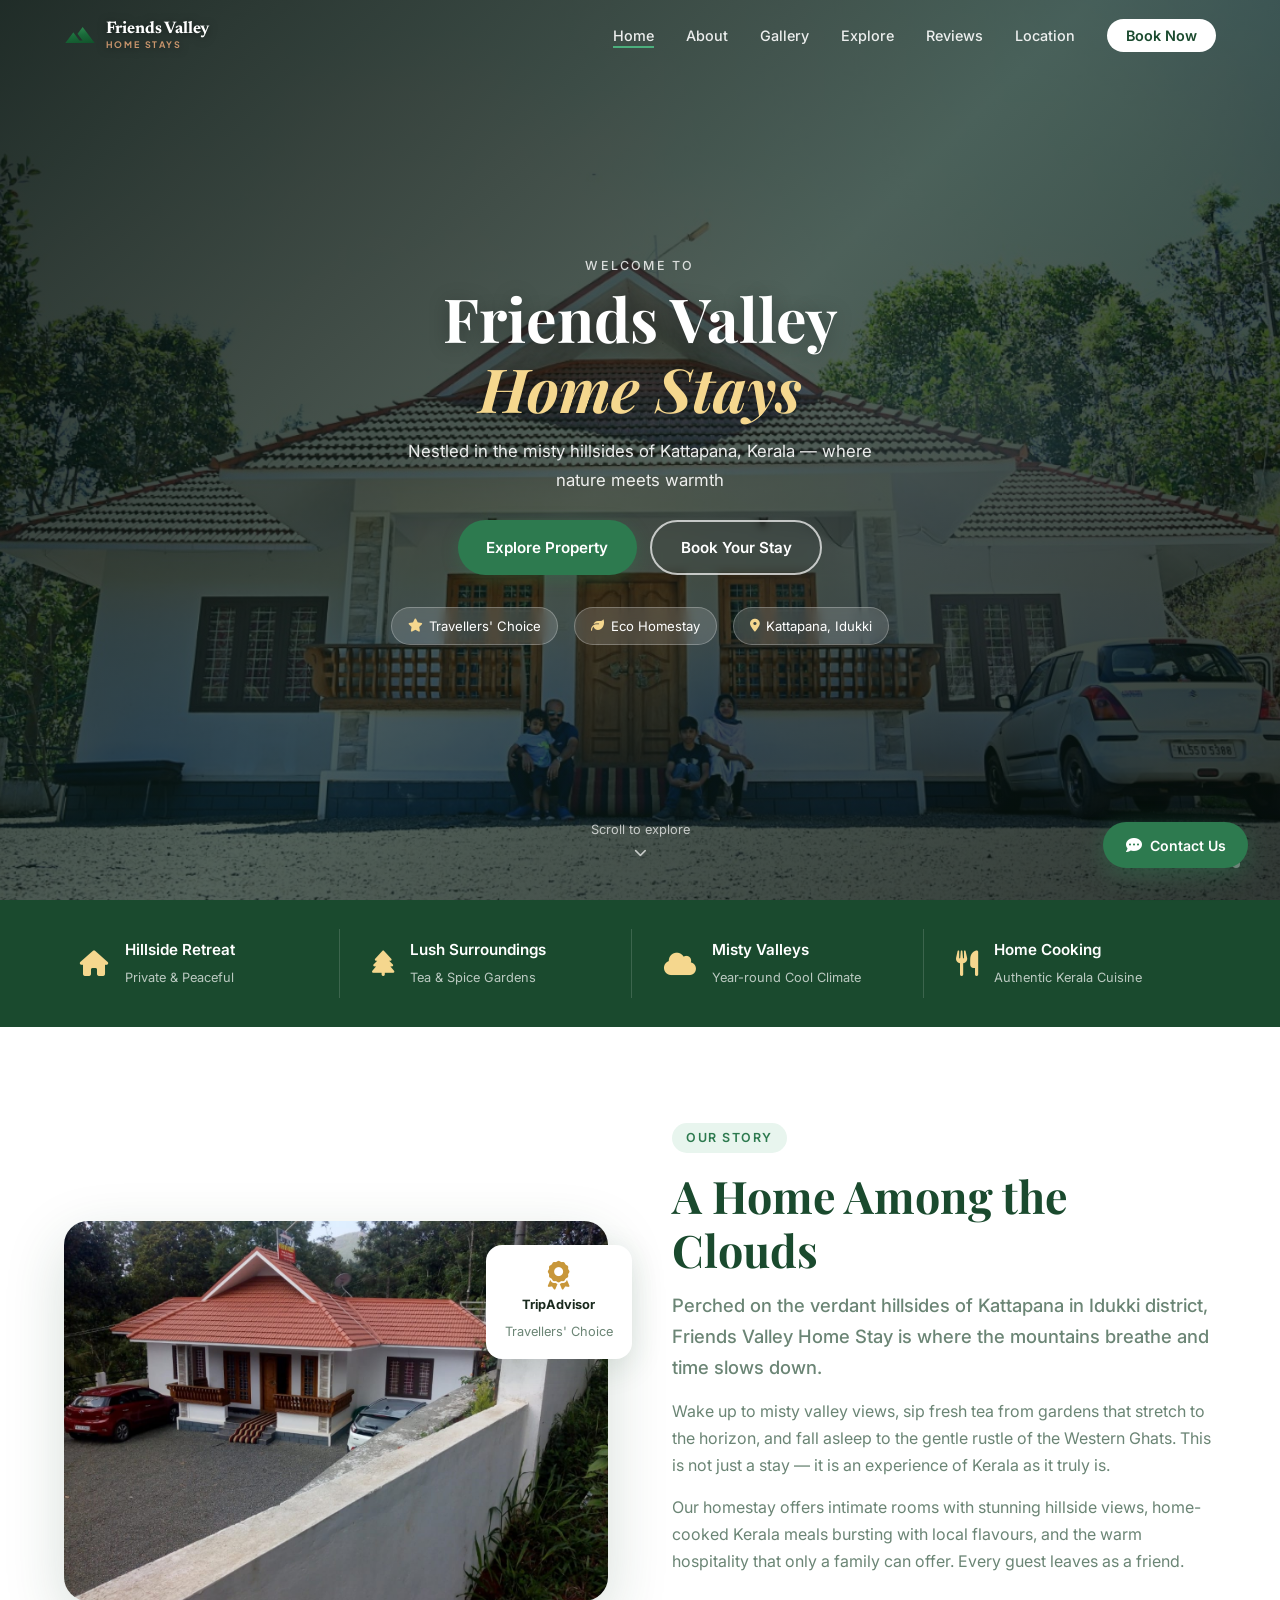
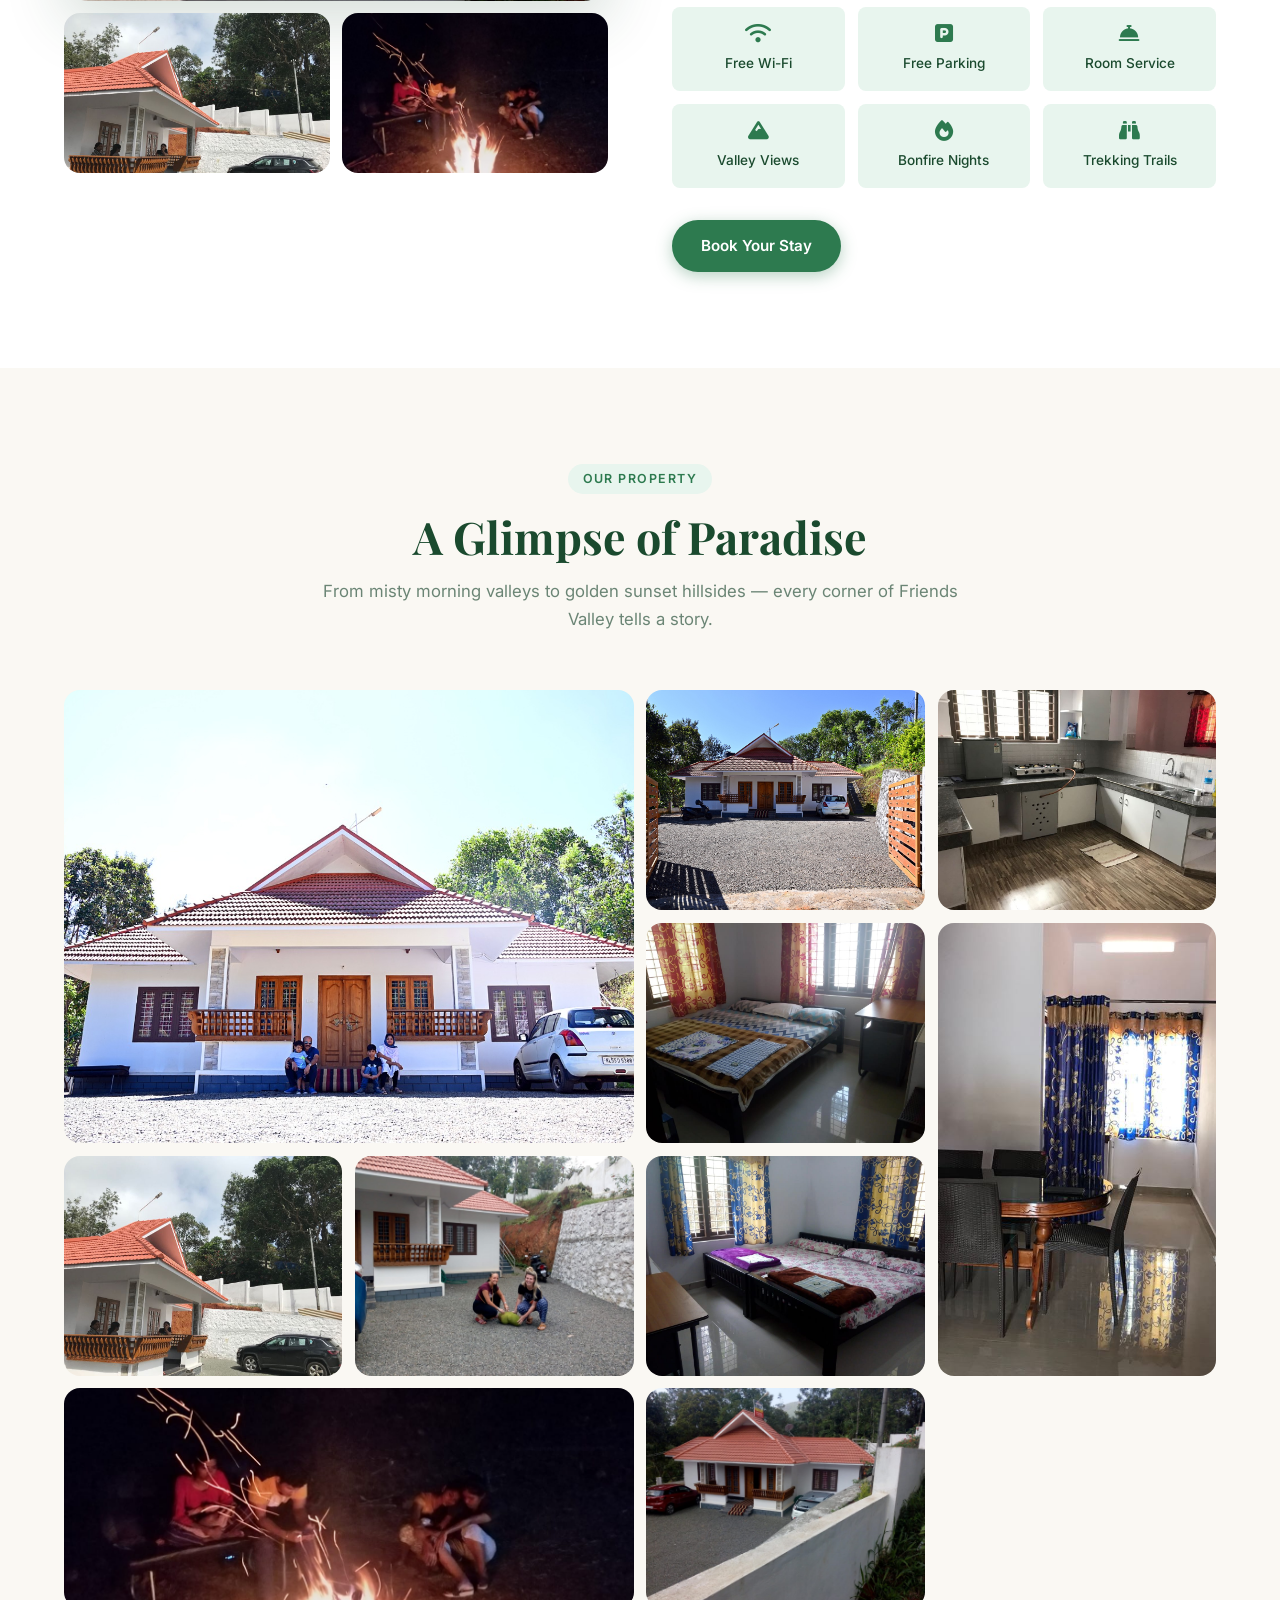
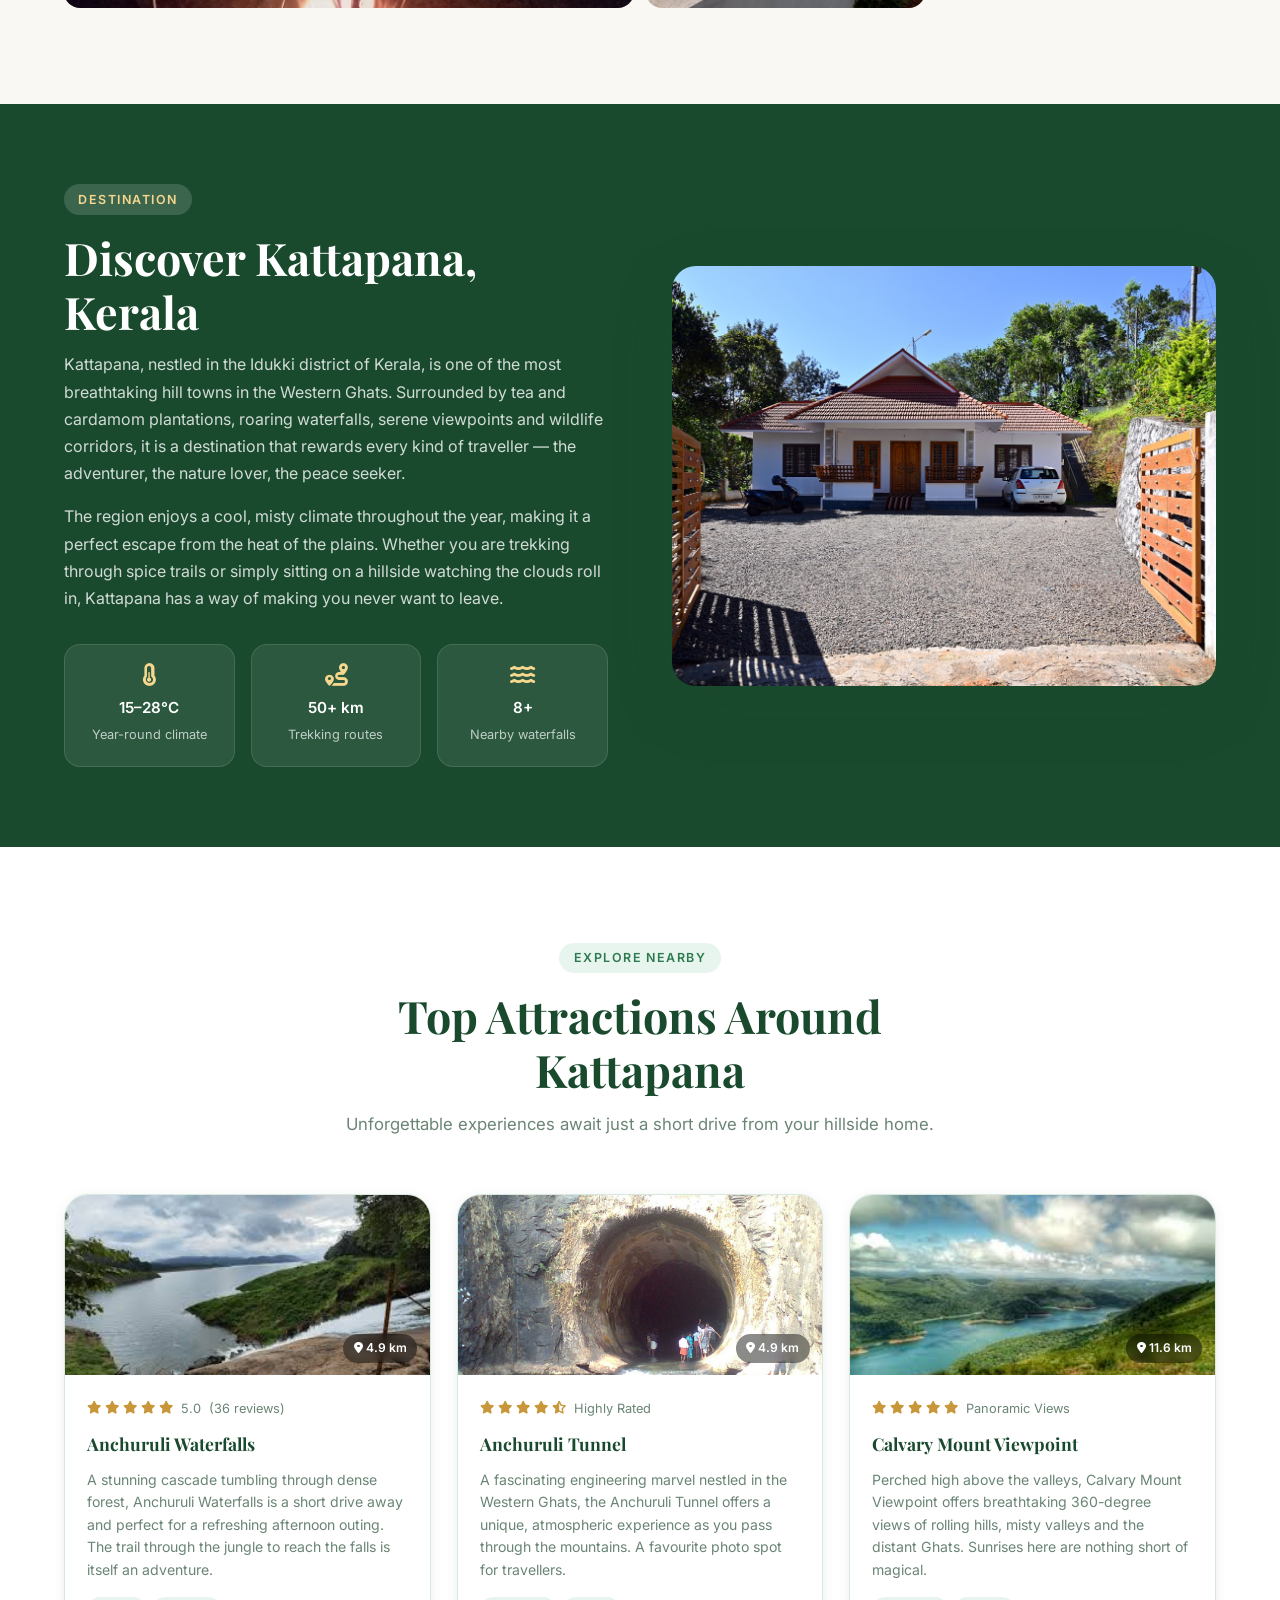
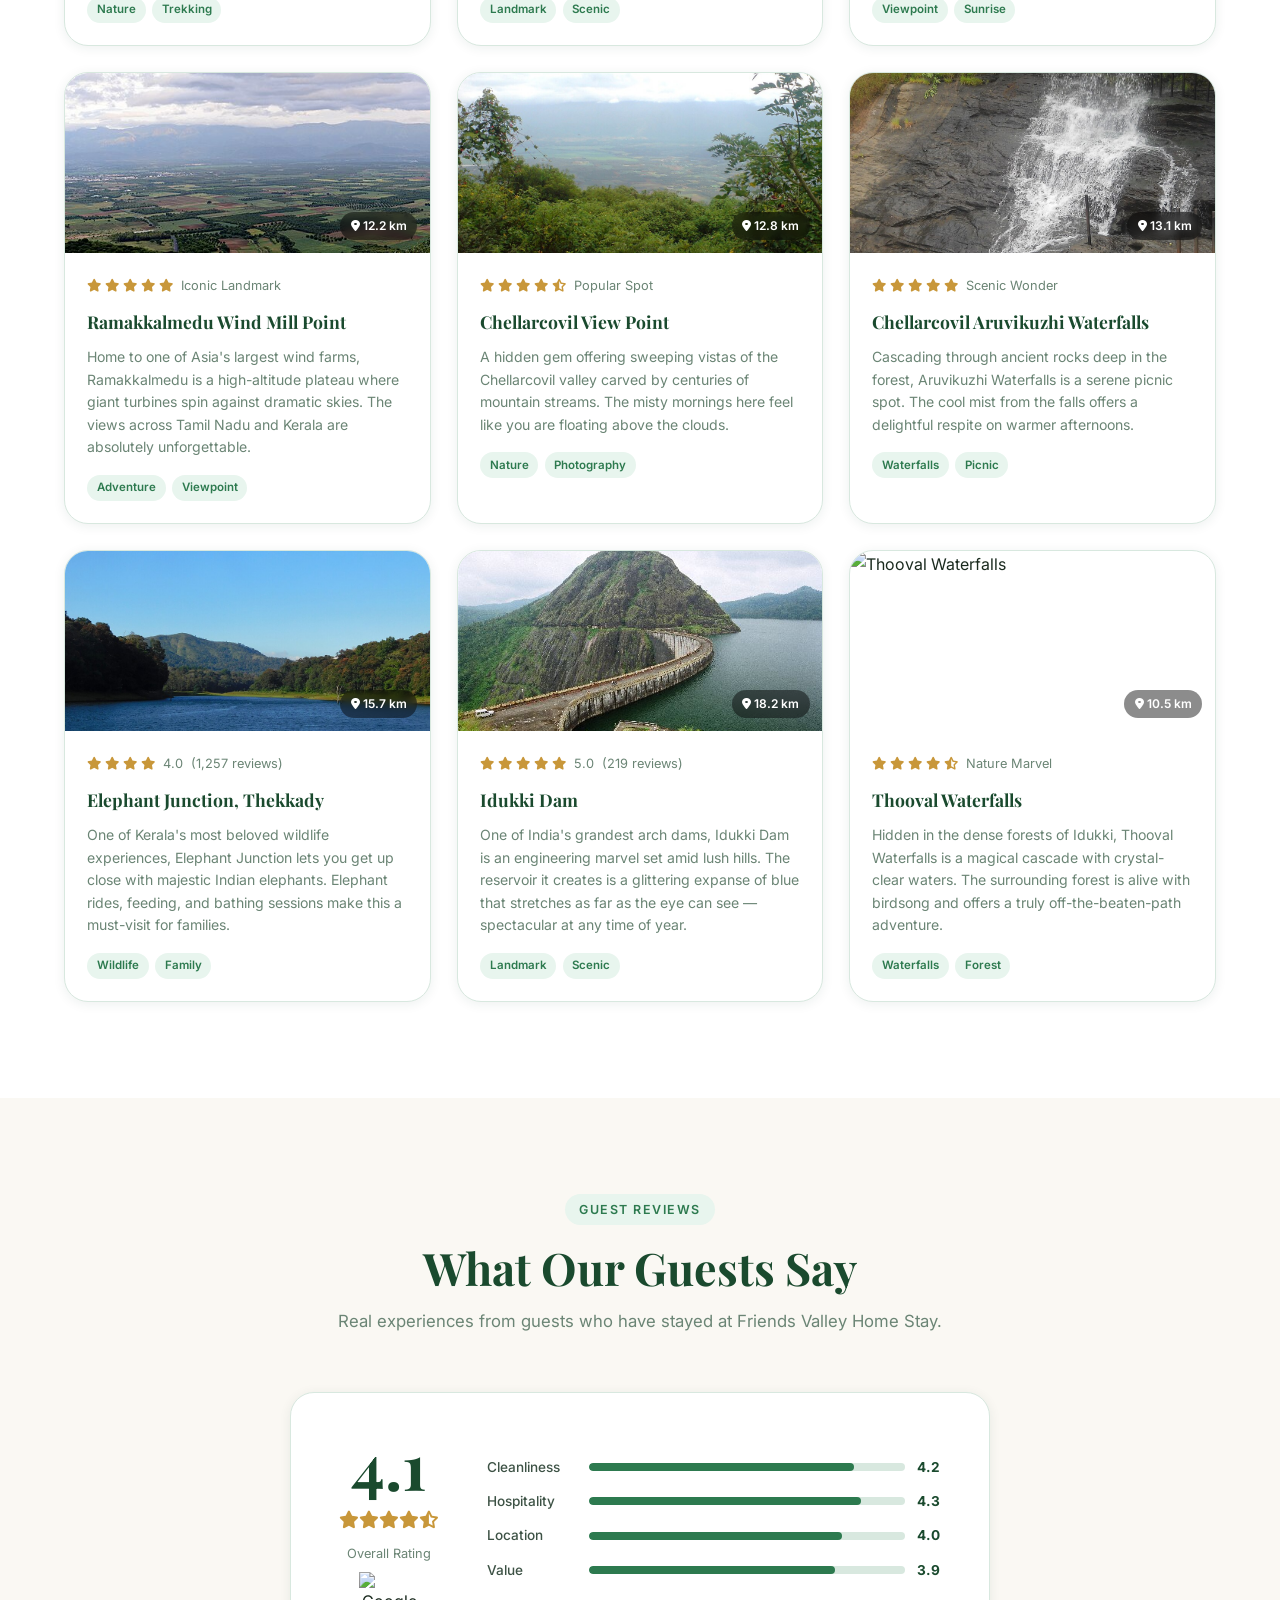
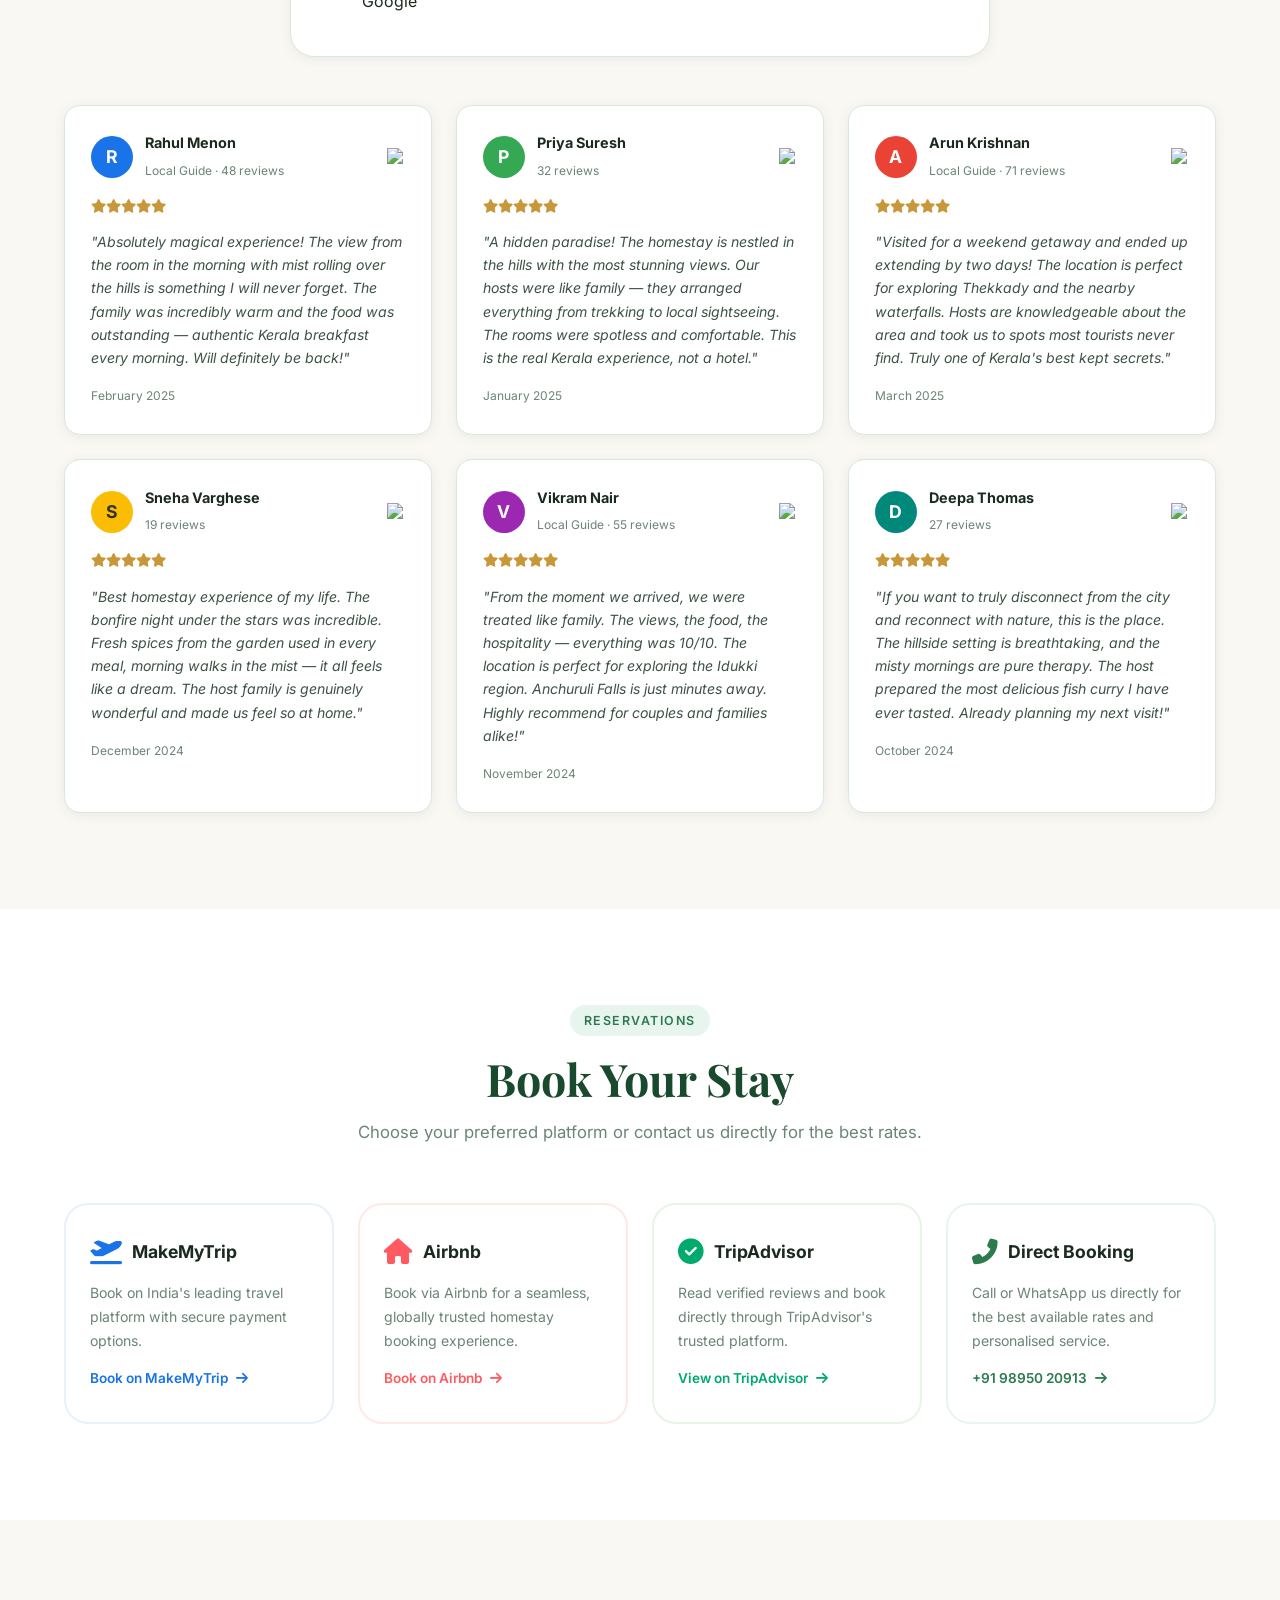
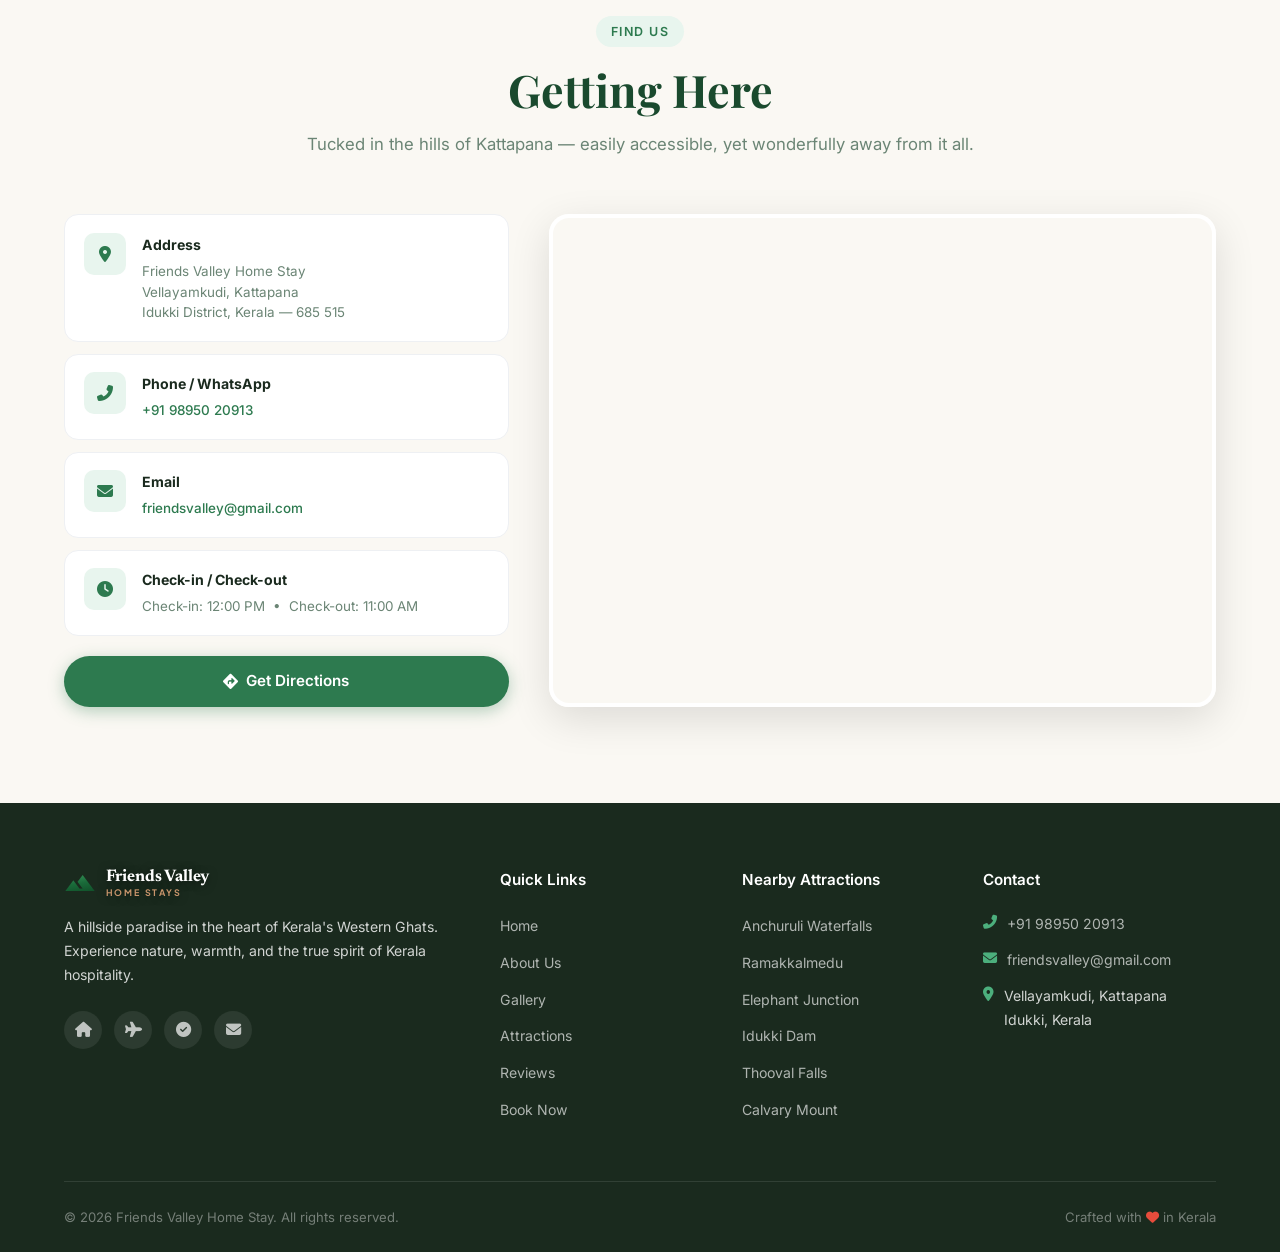
==== commit 600d2b2c: "Redesign map/location section and various UI improvements - Redesigned location section with card-st" ====
--- a/index.html
+++ b/index.html
@@ -585,44 +585,46 @@
       </div>
       <div class="location-grid">
         <div class="location-info">
-          <div class="loc-detail">
-            <i class="fas fa-map-marker-alt"></i>
+          <div class="loc-card">
+            <div class="loc-card-icon"><i class="fas fa-map-marker-alt"></i></div>
             <div>
               <strong>Address</strong>
               <p>Friends Valley Home Stay<br />Vellayamkudi, Kattapana<br />Idukki District, Kerala &mdash; 685 515</p>
             </div>
           </div>
-          <div class="loc-detail">
-            <i class="fas fa-phone-alt"></i>
+          <div class="loc-card">
+            <div class="loc-card-icon"><i class="fas fa-phone-alt"></i></div>
             <div>
               <strong>Phone / WhatsApp</strong>
               <p><a href="tel:+919895020913">+91 98950 20913</a></p>
             </div>
           </div>
-          <div class="loc-detail">
-            <i class="fas fa-envelope"></i>
+          <div class="loc-card">
+            <div class="loc-card-icon"><i class="fas fa-envelope"></i></div>
             <div>
               <strong>Email</strong>
               <p><a href="mailto:friendsvalley@gmail.com">friendsvalley@gmail.com</a></p>
             </div>
           </div>
-          <div class="loc-detail">
-            <i class="fas fa-clock"></i>
+          <div class="loc-card">
+            <div class="loc-card-icon"><i class="fas fa-clock"></i></div>
             <div>
               <strong>Check-in / Check-out</strong>
-              <p>Check-in: 12:00 PM &nbsp;|&nbsp; Check-out: 11:00 AM</p>
-            </div>
-          </div>
-          <a href="https://maps.app.goo.gl/69QEDmn1GMB4dSD96" target="_blank" rel="noopener noreferrer" class="btn btn-primary" style="margin-top:1rem;">
+              <p>Check-in: 12:00 PM &nbsp;&bull;&nbsp; Check-out: 11:00 AM</p>
+            </div>
+          </div>
+          <a href="https://maps.app.goo.gl/69QEDmn1GMB4dSD96" target="_blank" rel="noopener noreferrer" class="btn btn-primary loc-directions-btn">
             <i class="fas fa-directions"></i> Get Directions
           </a>
         </div>
         <div class="location-map">
-          <iframe
-            src="https://www.google.com/maps/embed?pb=!1m18!1m12!1m3!1d3931.758737036034!2d77.0753745739867!3d9.786470476674635!2m3!1f0!2f0!3f0!3m2!1i1024!2i768!4f13.1!3m3!1m2!1s0x3b07af6cfa8fc88b%3A0xc876e285d8e72752!2sFriends%20Valley%20Home%20Stay!5e0!3m2!1sen!2sin!4v1774981502332!5m2!1sen!2sin"
-            width="100%" height="420" style="border:0;border-radius:16px;" allowfullscreen="" loading="lazy"
-            referrerpolicy="no-referrer-when-downgrade" title="Friends Valley Home Stay Location">
-          </iframe>
+          <div class="map-wrapper">
+            <iframe
+              src="https://www.google.com/maps/embed?pb=!1m18!1m12!1m3!1d3931.758737036034!2d77.0753745739867!3d9.786470476674635!2m3!1f0!2f0!3f0!3m2!1i1024!2i768!4f13.1!3m3!1m2!1s0x3b07af6cfa8fc88b%3A0xc876e285d8e72752!2sFriends%20Valley%20Home%20Stay!5e0!3m2!1sen!2sin!4v1774981502332!5m2!1sen!2sin"
+              width="100%" height="100%" style="border:0;" allowfullscreen="" loading="lazy"
+              referrerpolicy="no-referrer-when-downgrade" title="Friends Valley Home Stay Location">
+            </iframe>
+          </div>
         </div>
       </div>
     </div>
--- a/css/styles.css
+++ b/css/styles.css
@@ -853,27 +853,49 @@
 }
 .location-grid {
   display: grid;
-  grid-template-columns: 1fr 1.4fr;
-  gap: 3rem;
-  align-items: start;
-}
-.loc-detail {
-  display: flex;
+  grid-template-columns: 1fr 1.5fr;
+  gap: 2.5rem;
+  align-items: stretch;
+}
+/* Info cards */
+.loc-card {
+  display: flex;
+  align-items: flex-start;
   gap: 1rem;
-  align-items: flex-start;
-  margin-bottom: 1.6rem;
-}
-.loc-detail i {
-  font-size: 1.2rem;
+  background: var(--white);
+  border: 1px solid #eef0f3;
+  border-radius: 14px;
+  padding: 1.1rem 1.2rem;
+  margin-bottom: .75rem;
+  transition: var(--transition);
+}
+.loc-card:hover { box-shadow: 0 6px 24px rgba(0,0,0,.07); transform: translateY(-2px); }
+.loc-card-icon {
+  width: 42px; height: 42px;
+  border-radius: 10px;
+  background: var(--green-pale);
   color: var(--green-mid);
-  margin-top: .15rem;
+  display: flex;
+  align-items: center;
+  justify-content: center;
+  font-size: 1rem;
   flex-shrink: 0;
-  width: 24px;
-}
-.loc-detail strong { display: block; font-weight: 600; margin-bottom: .3rem; color: var(--text-dark); }
-.loc-detail p { color: var(--text-light); font-size: .92rem; line-height: 1.5; }
-.loc-detail a { color: var(--green-mid); }
-.loc-detail a:hover { text-decoration: underline; }
+}
+.loc-card strong { display: block; font-size: .88rem; font-weight: 700; color: var(--text-dark); margin-bottom: .25rem; }
+.loc-card p { color: var(--text-light); font-size: .84rem; line-height: 1.55; margin: 0; }
+.loc-card a { color: var(--green-mid); font-weight: 500; }
+.loc-card a:hover { text-decoration: underline; }
+.loc-directions-btn { width: 100%; justify-content: center; margin-top: .5rem; }
+/* Map */
+.map-wrapper {
+  width: 100%;
+  height: 100%;
+  min-height: 440px;
+  border-radius: 20px;
+  overflow: hidden;
+  box-shadow: 0 12px 40px rgba(0,0,0,.12);
+  border: 4px solid var(--white);
+}
 
 /* ============================================================
    FOOTER
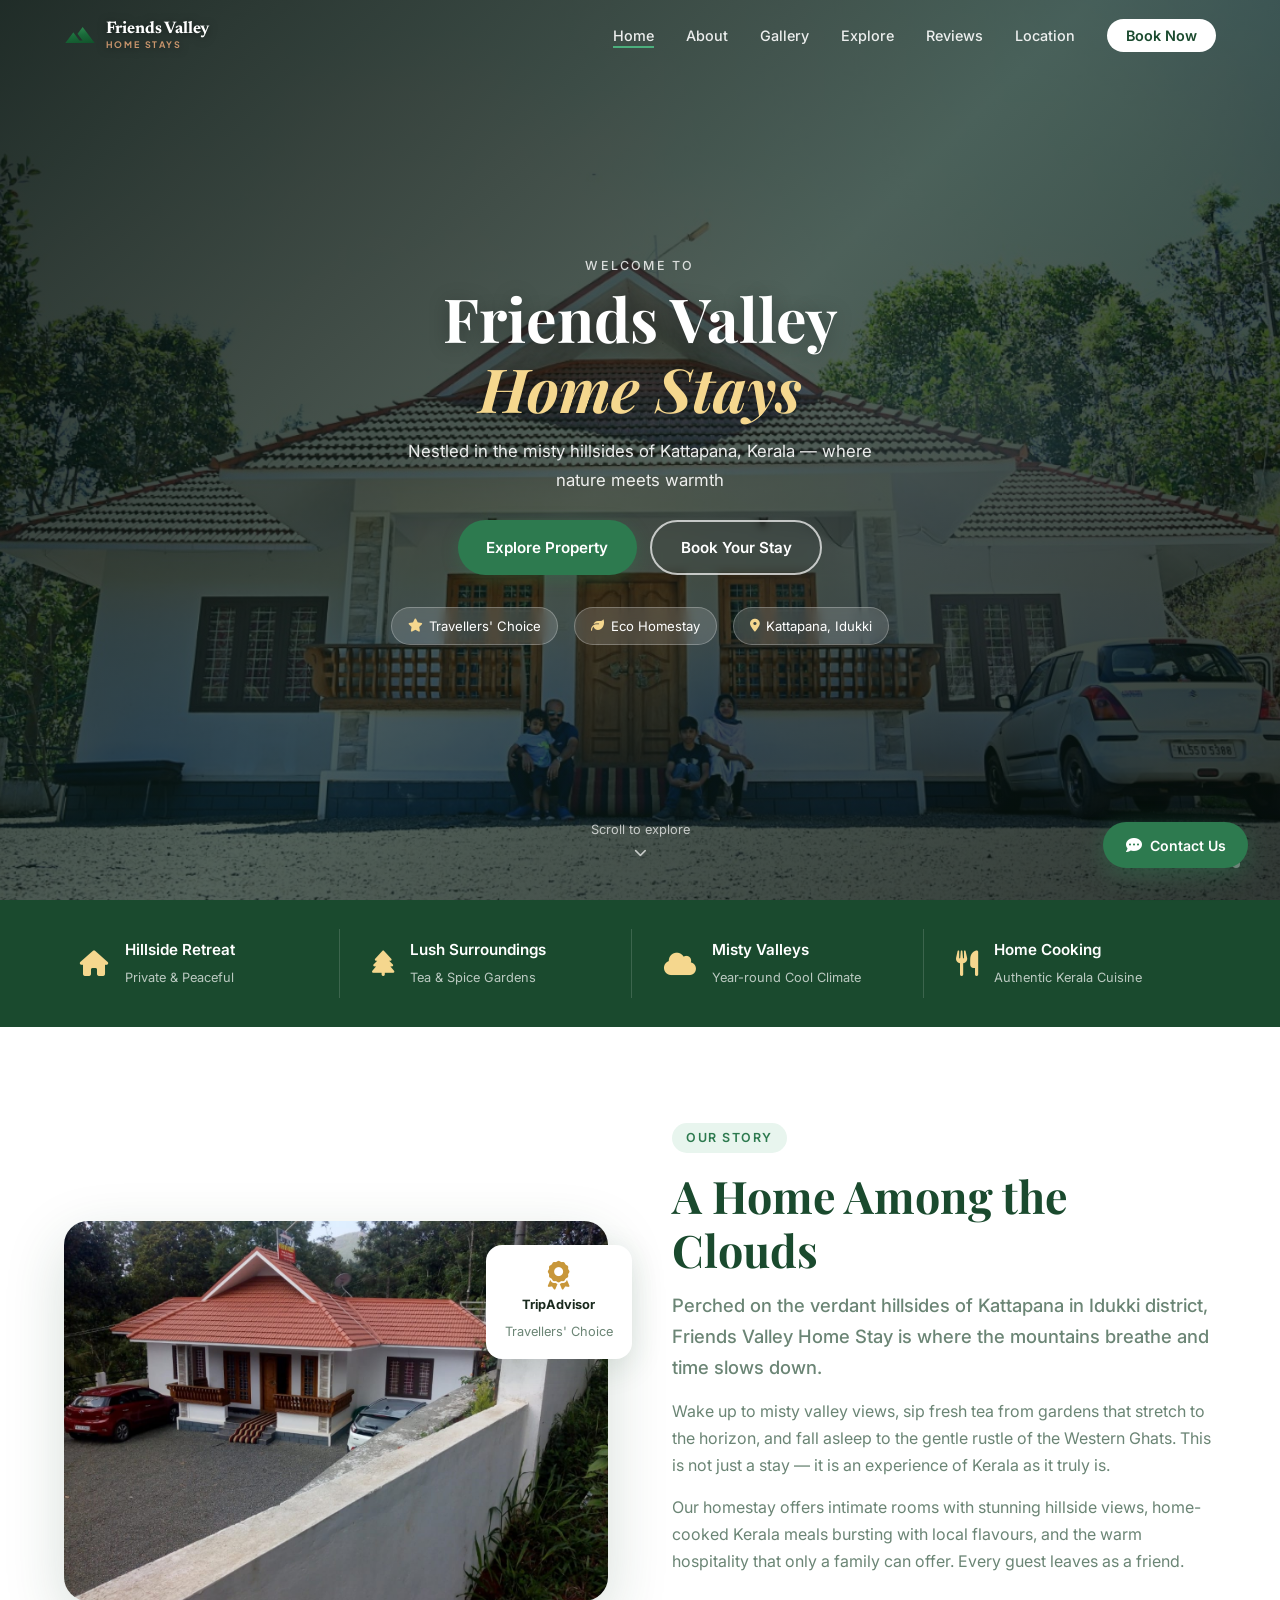
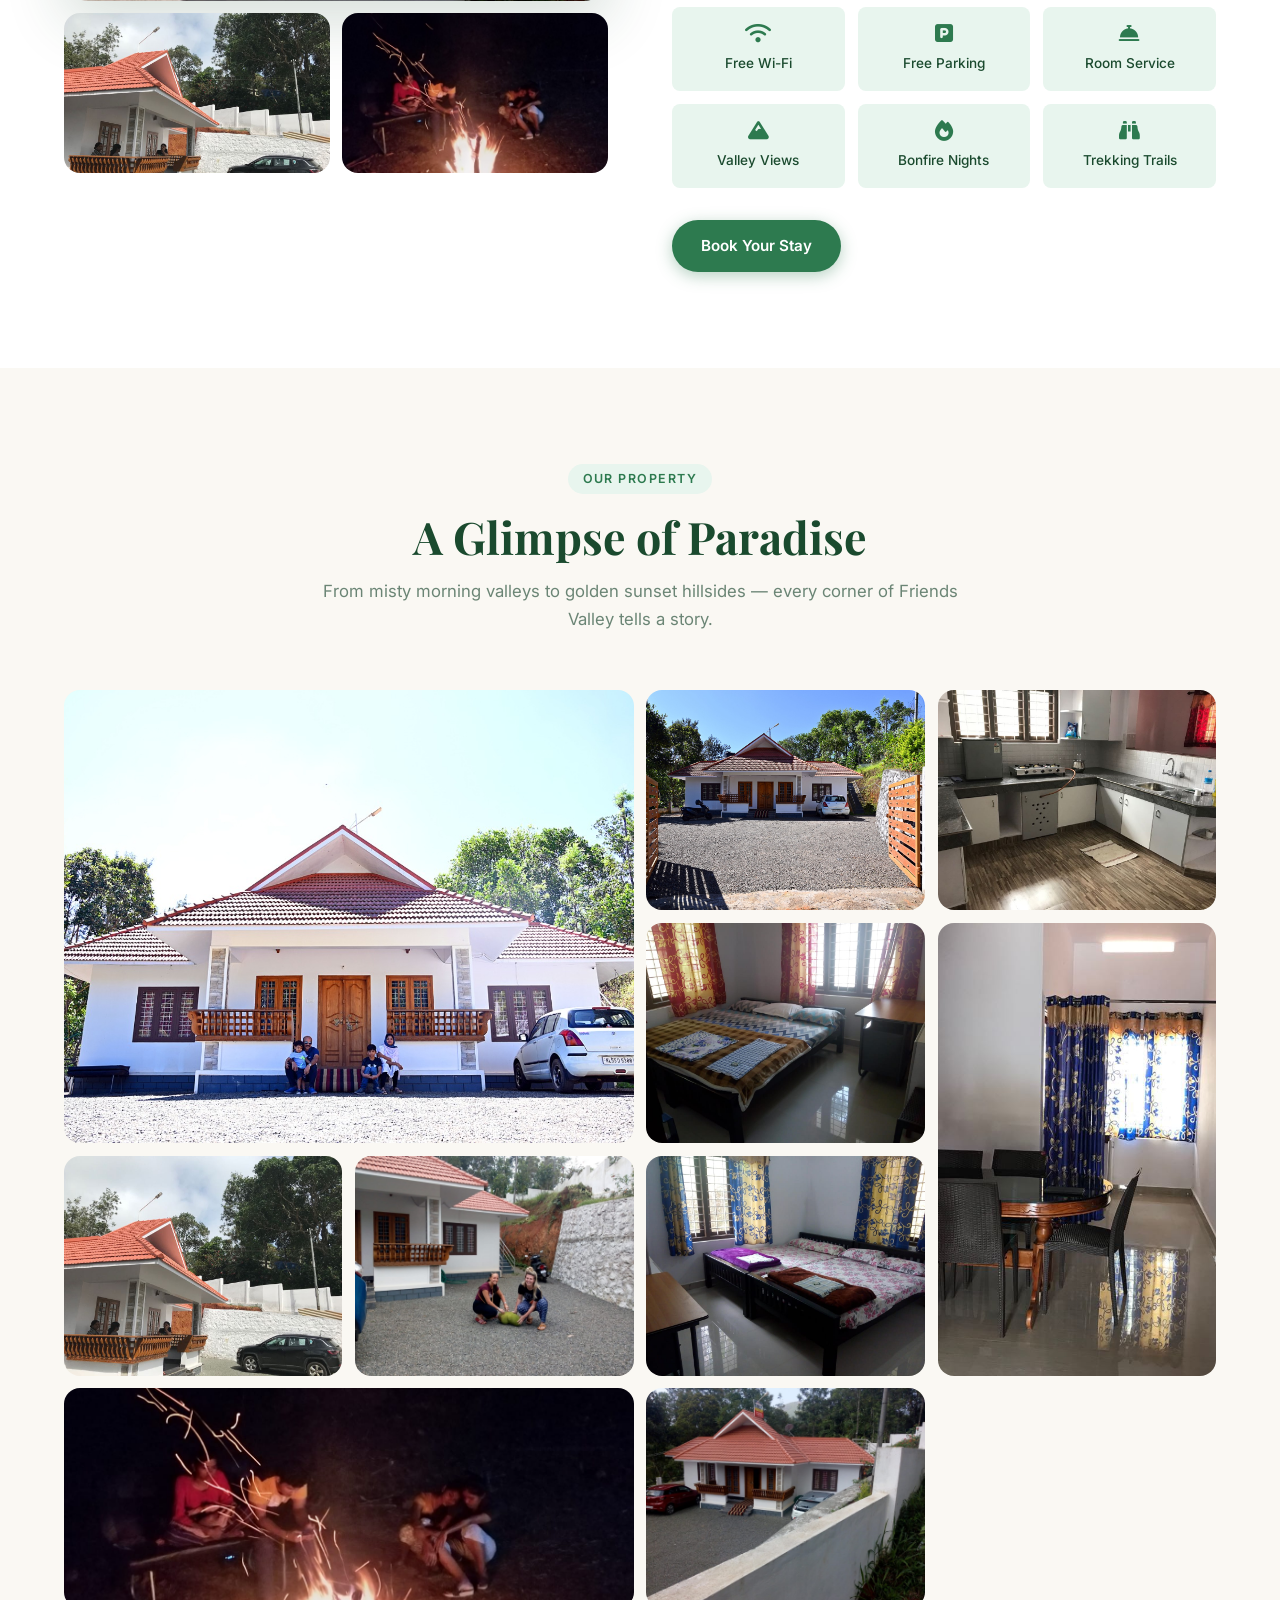
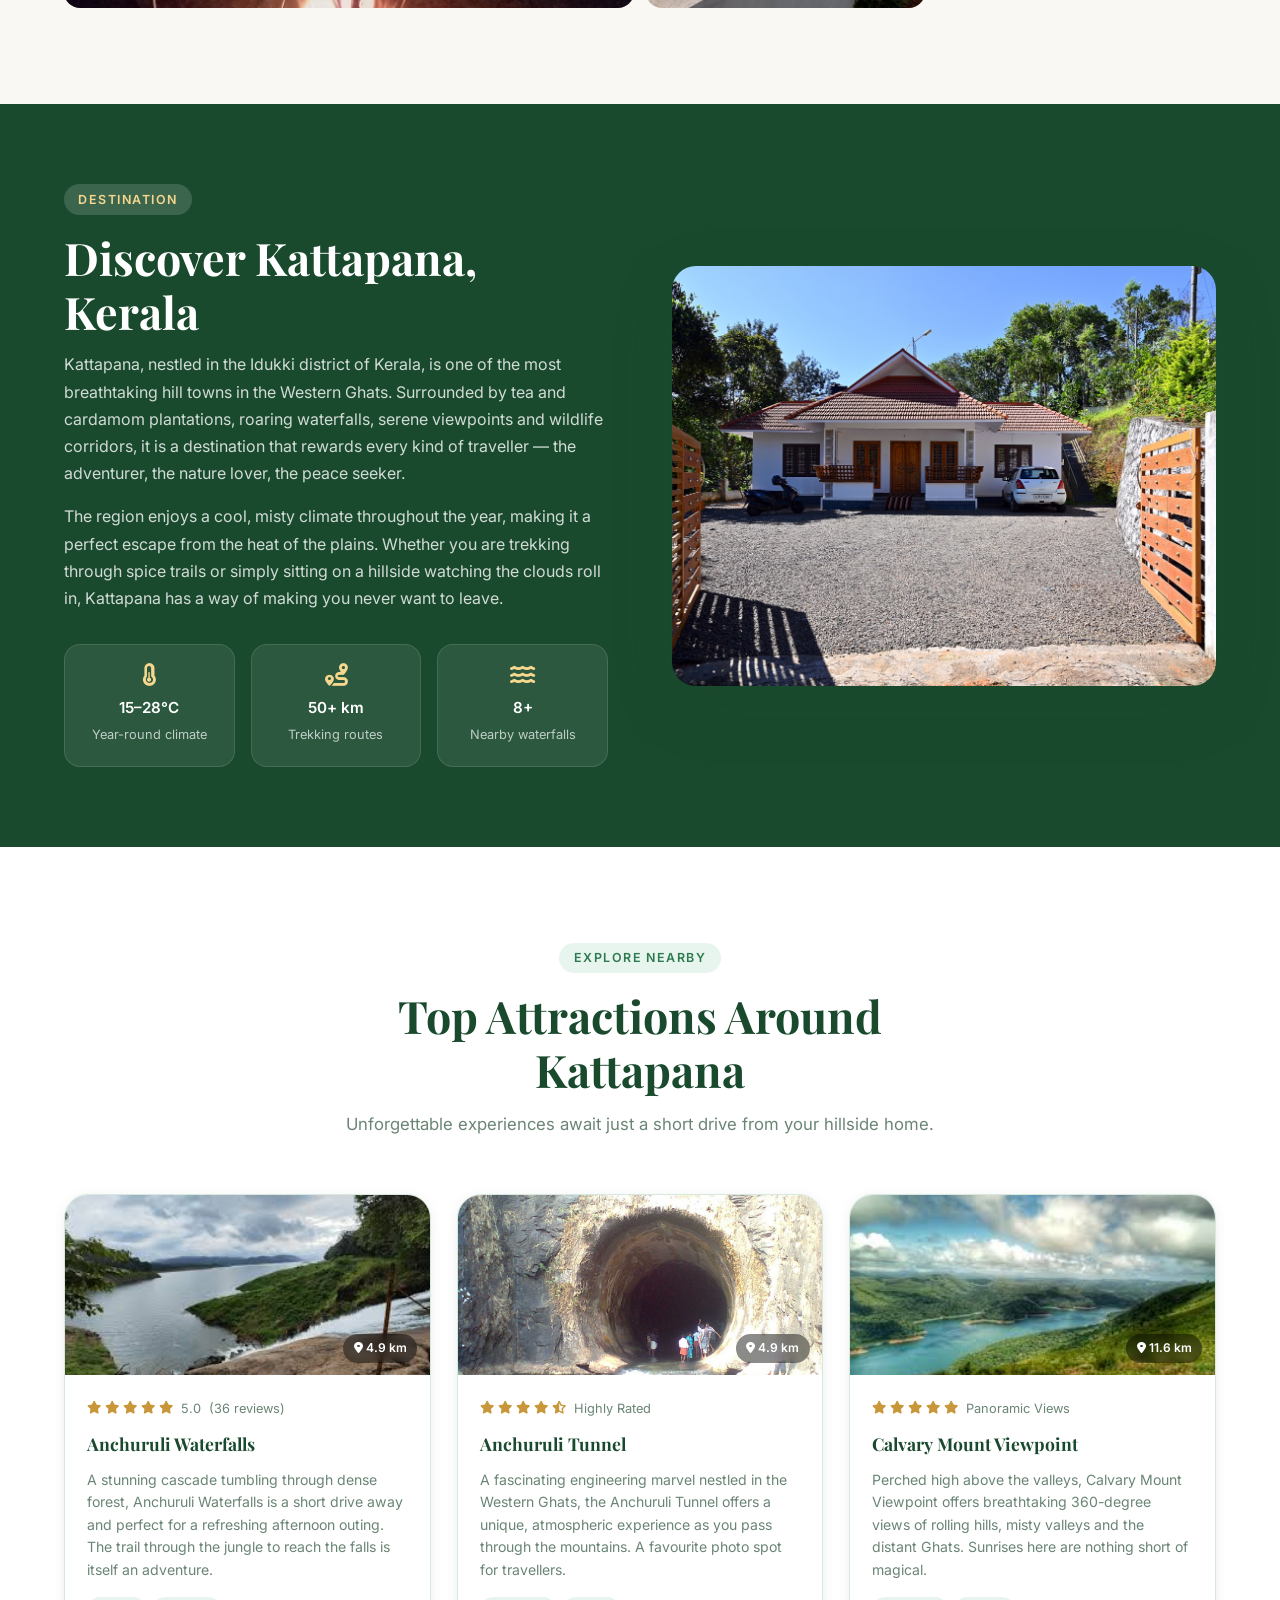
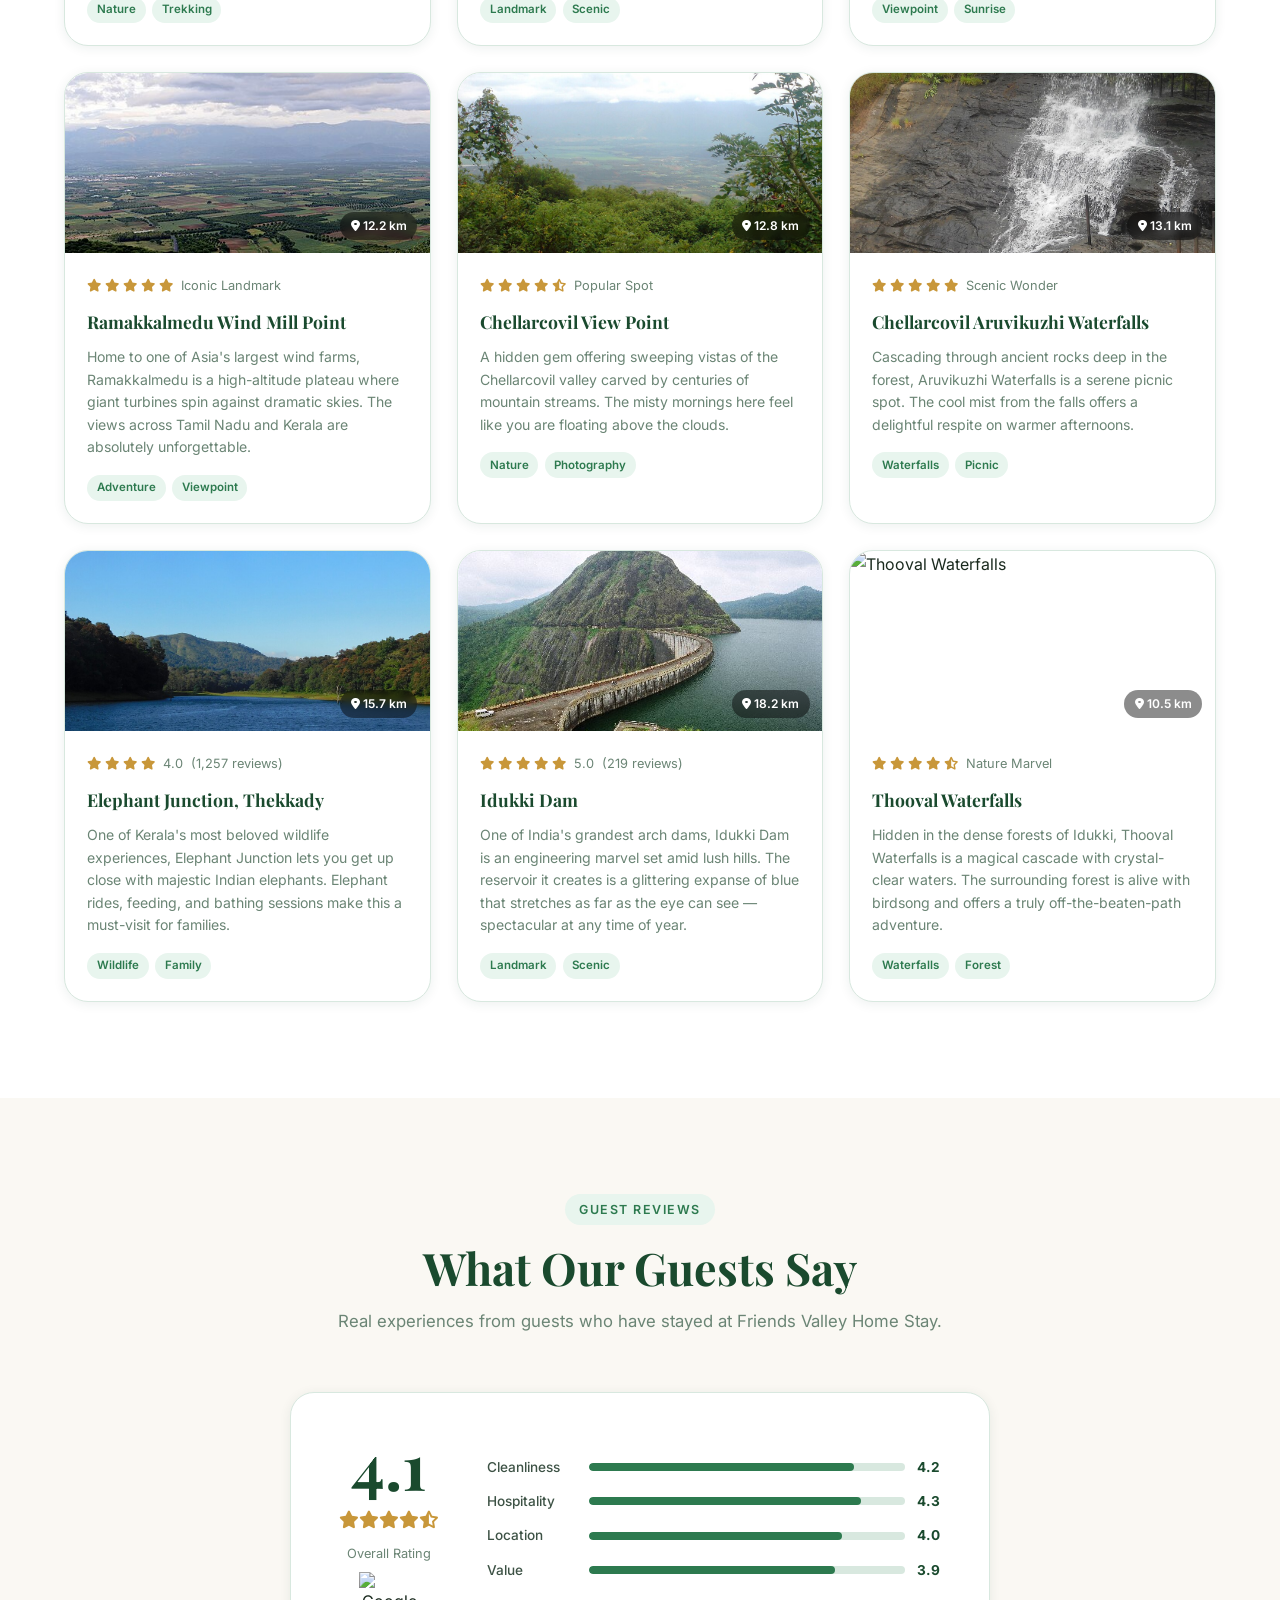
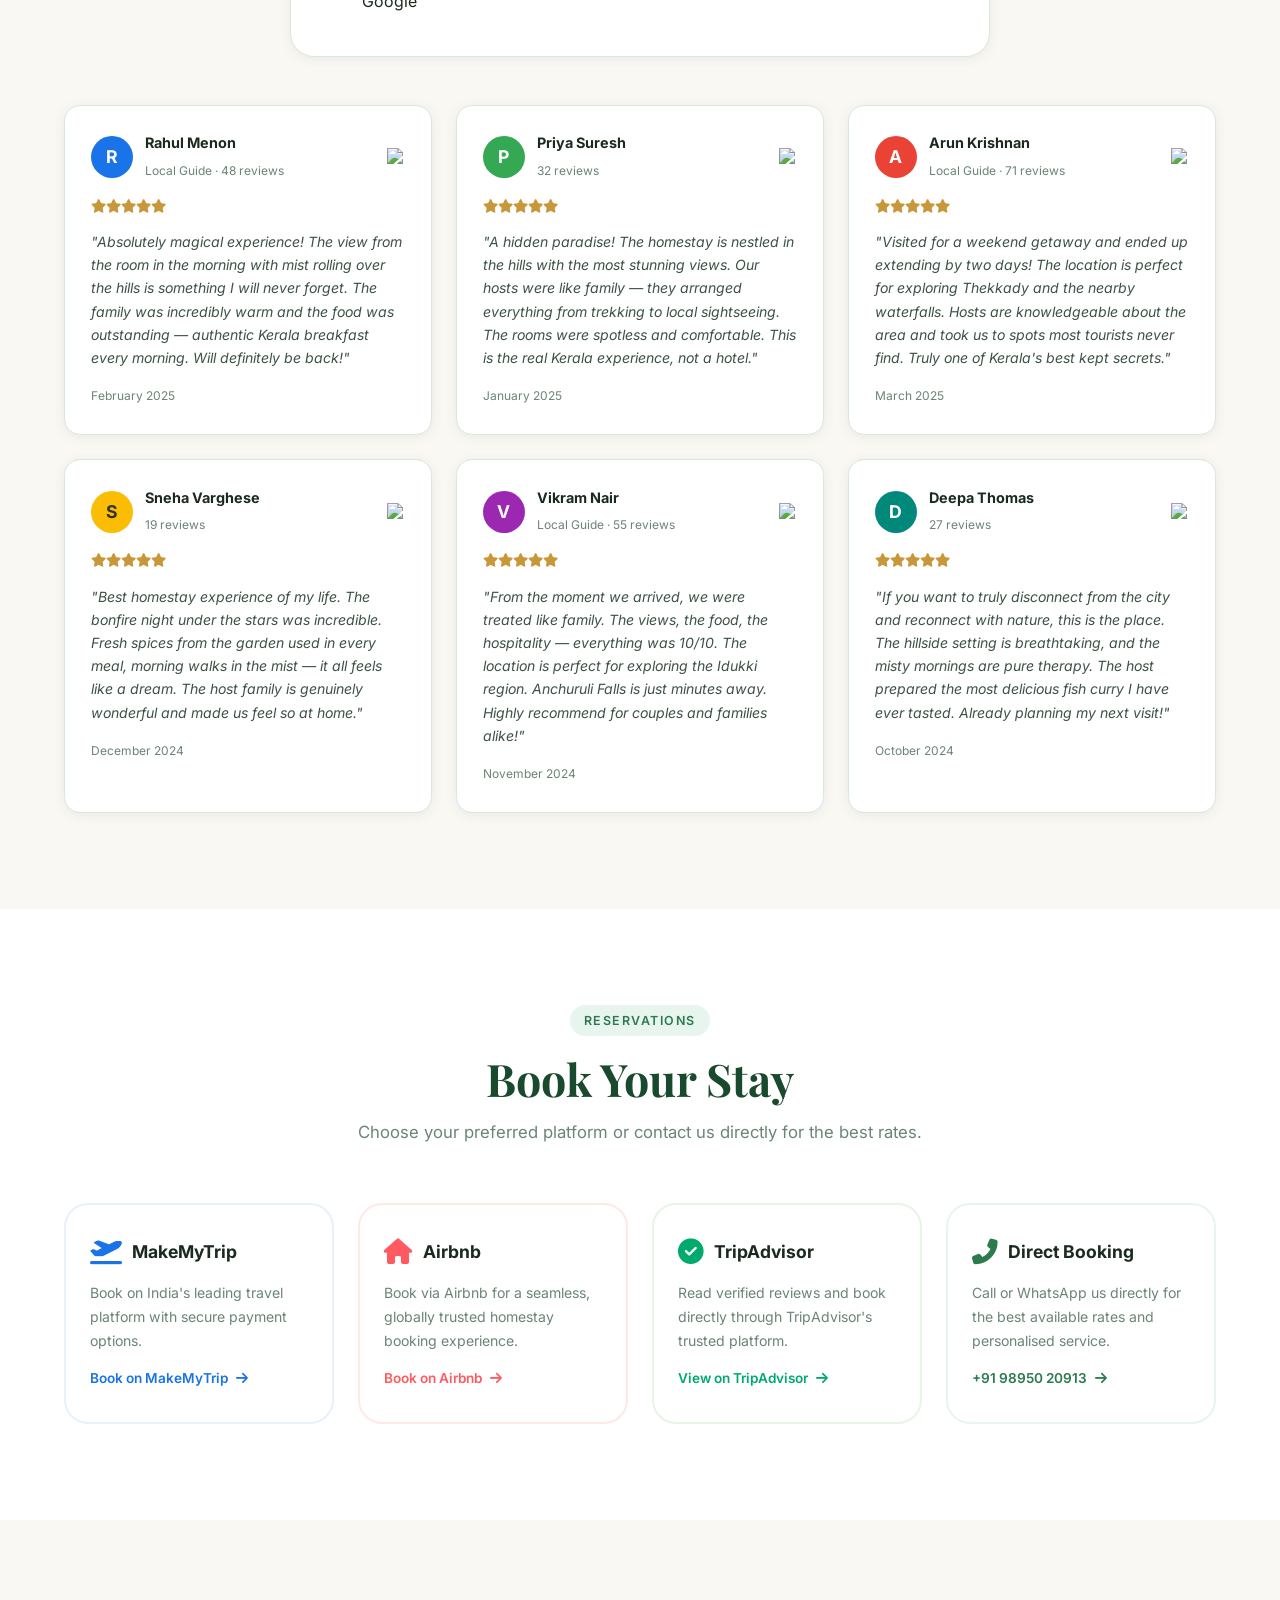
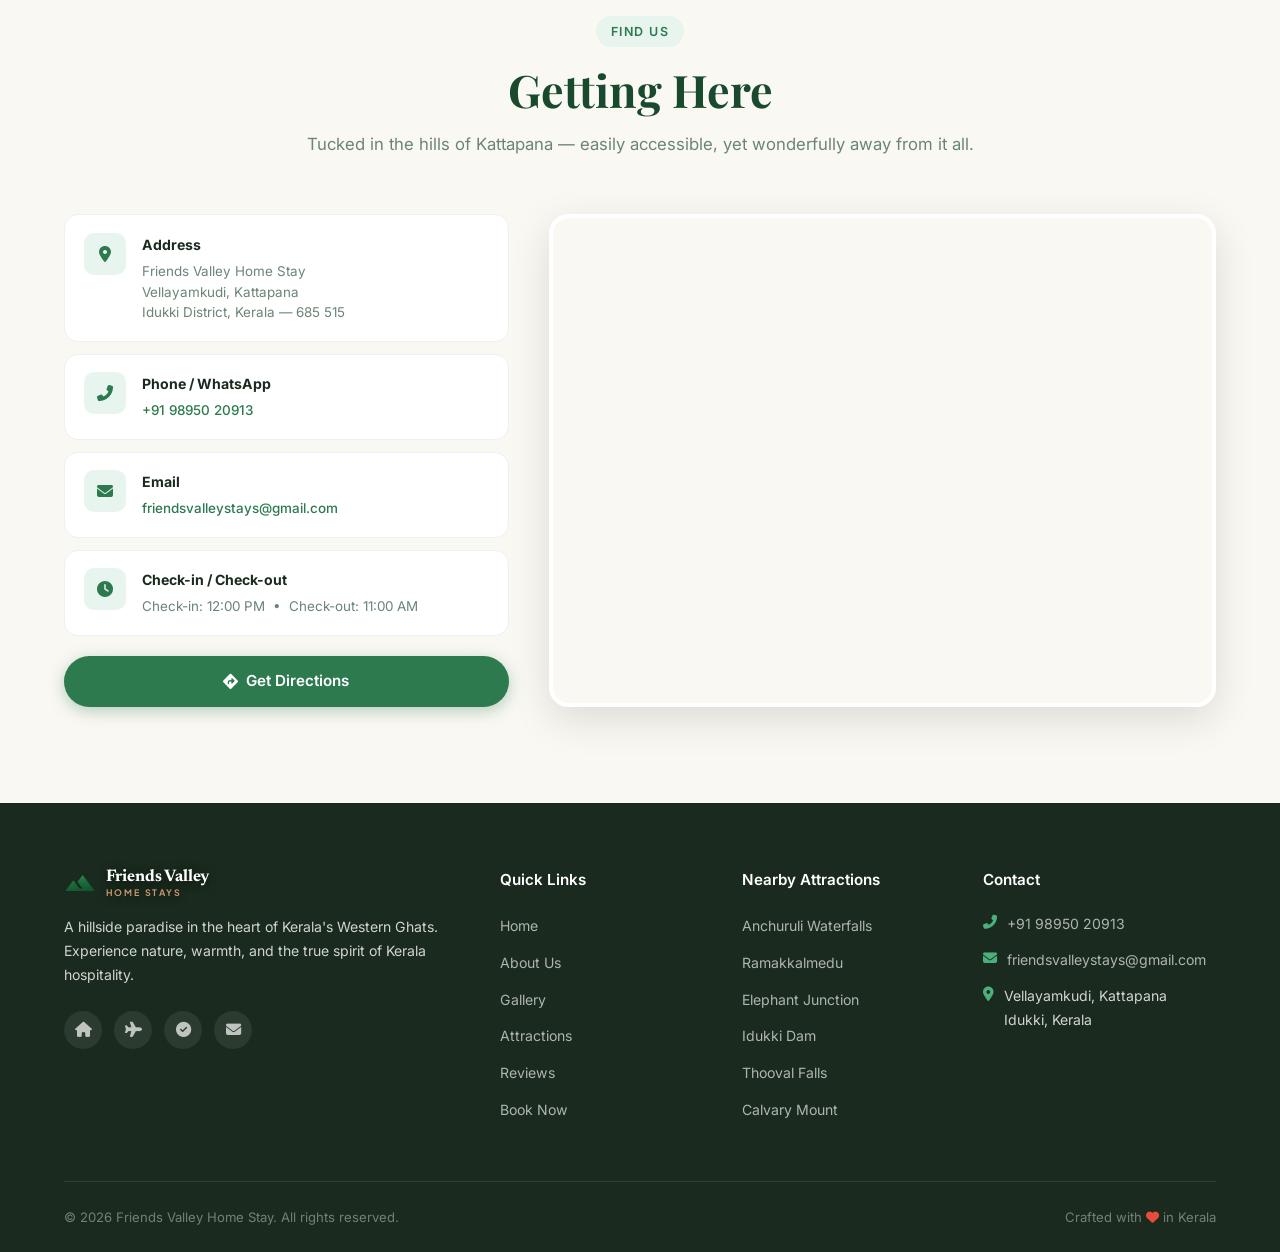
==== commit 159a0895: "Update email to friendsvalleystays@gmail.com" ====
--- a/index.html
+++ b/index.html
@@ -603,7 +603,7 @@
             <div class="loc-card-icon"><i class="fas fa-envelope"></i></div>
             <div>
               <strong>Email</strong>
-              <p><a href="mailto:friendsvalley@gmail.com">friendsvalley@gmail.com</a></p>
+              <p><a href="mailto:friendsvalleystays@gmail.com">friendsvalleystays@gmail.com</a></p>
             </div>
           </div>
           <div class="loc-card">
@@ -646,7 +646,7 @@
             <a href="https://www.airbnb.co.in/rooms/27529554" target="_blank" rel="noopener noreferrer" aria-label="Airbnb"><i class="fas fa-home"></i></a>
             <a href="https://www.makemytrip.com/hotels/friends_valley_home_stay-details-kattappana.html" target="_blank" rel="noopener noreferrer" aria-label="MakeMyTrip"><i class="fas fa-plane"></i></a>
             <a href="https://www.tripadvisor.in/Hotel_Review-g27511765-d27511608-Reviews-Friends_Valley_Home_Stay-Vellayamkudi_Idukki_District_Kerala.html" target="_blank" rel="noopener noreferrer" aria-label="TripAdvisor"><i class="fas fa-circle-check"></i></a>
-            <a href="mailto:friendsvalley@gmail.com" aria-label="Email"><i class="fas fa-envelope"></i></a>
+            <a href="mailto:friendsvalleystays@gmail.com" aria-label="Email"><i class="fas fa-envelope"></i></a>
           </div>
         </div>
         <div class="footer-links">
@@ -674,7 +674,7 @@
         <div class="footer-contact">
           <h4>Contact</h4>
           <p><i class="fas fa-phone-alt"></i> <a href="tel:+919895020913">+91 98950 20913</a></p>
-          <p><i class="fas fa-envelope"></i> <a href="mailto:friendsvalley@gmail.com">friendsvalley@gmail.com</a></p>
+          <p><i class="fas fa-envelope"></i> <a href="mailto:friendsvalleystays@gmail.com">friendsvalleystays@gmail.com</a></p>
           <p><i class="fas fa-map-marker-alt"></i> Vellayamkudi, Kattapana<br />Idukki, Kerala</p>
         </div>
       </div>
@@ -704,11 +704,11 @@
           </div>
           <i class="fas fa-chevron-right"></i>
         </a>
-        <a href="mailto:friendsvalley@gmail.com" class="contact-option email">
+        <a href="mailto:friendsvalleystays@gmail.com" class="contact-option email">
           <div class="contact-option-icon"><i class="fas fa-envelope"></i></div>
           <div>
             <strong>Email Us</strong>
-            <span>friendsvalley@gmail.com</span>
+            <span>friendsvalleystays@gmail.com</span>
           </div>
           <i class="fas fa-chevron-right"></i>
         </a>
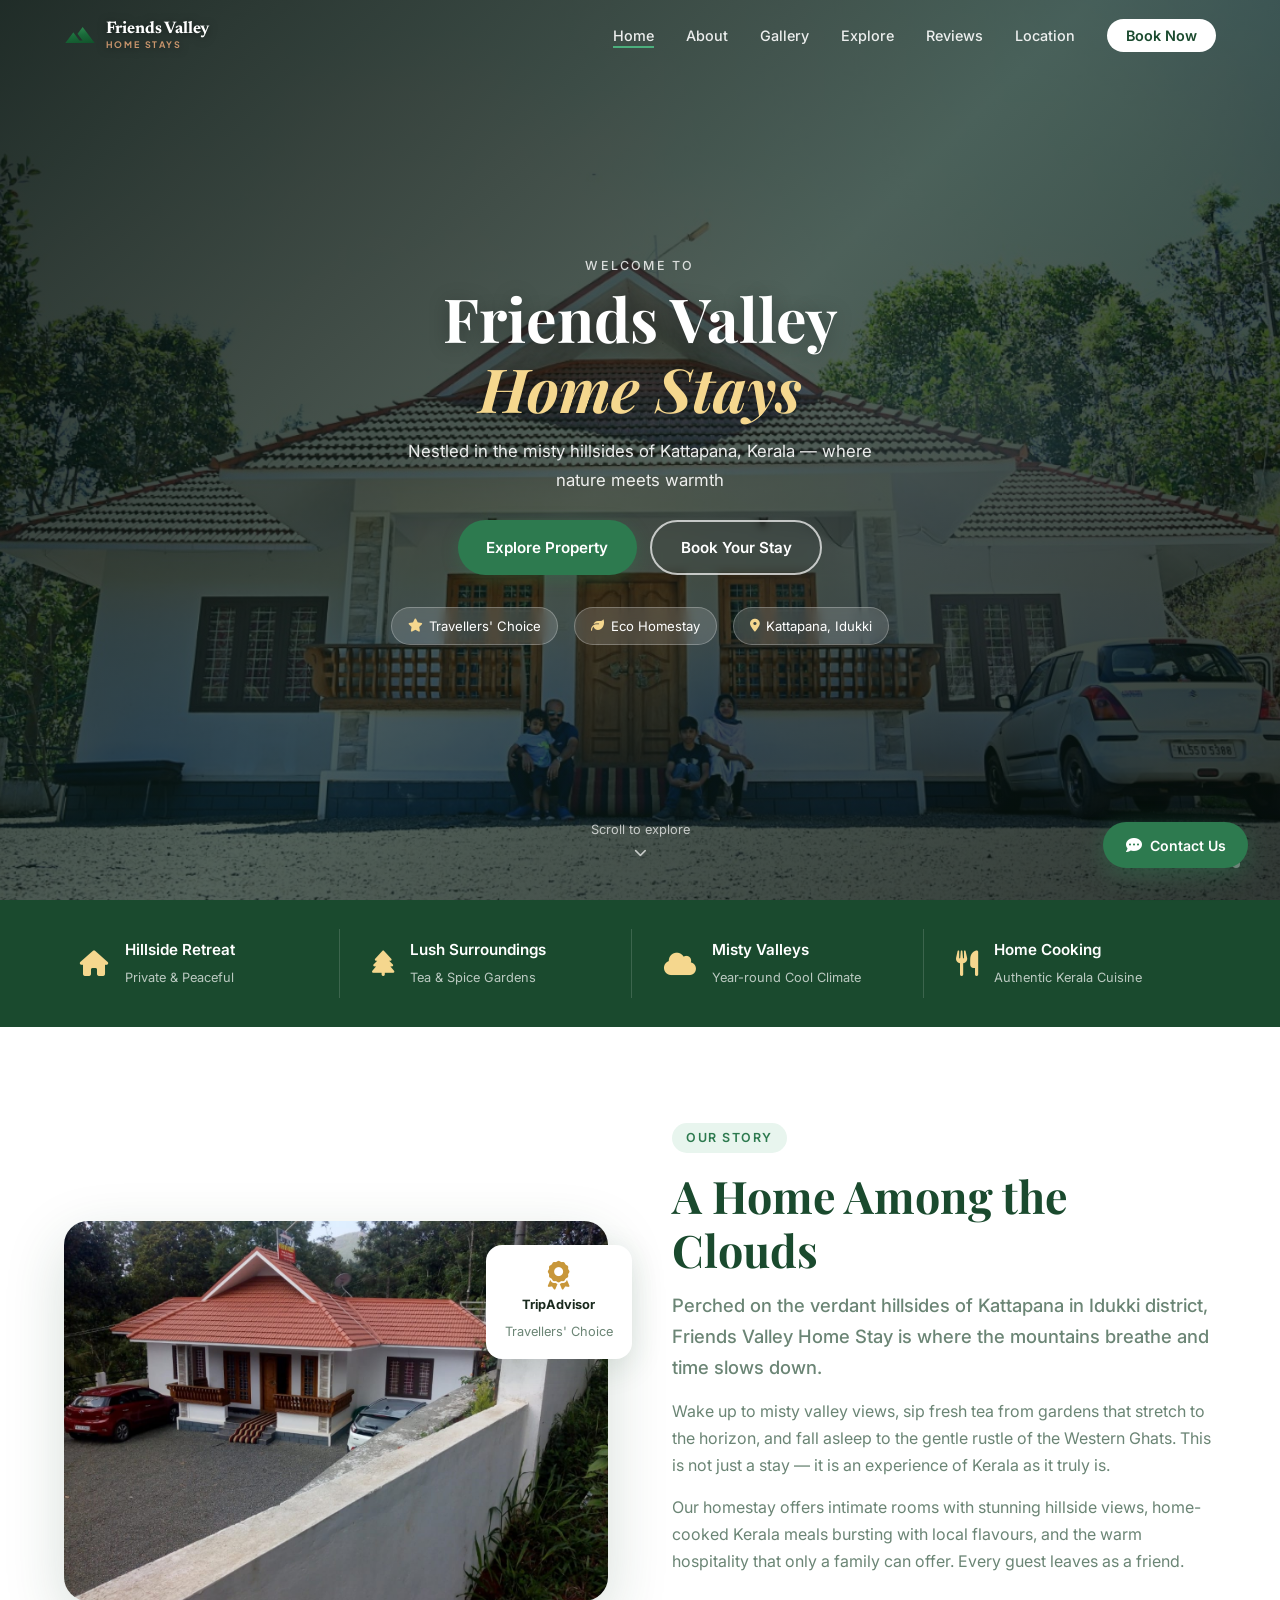
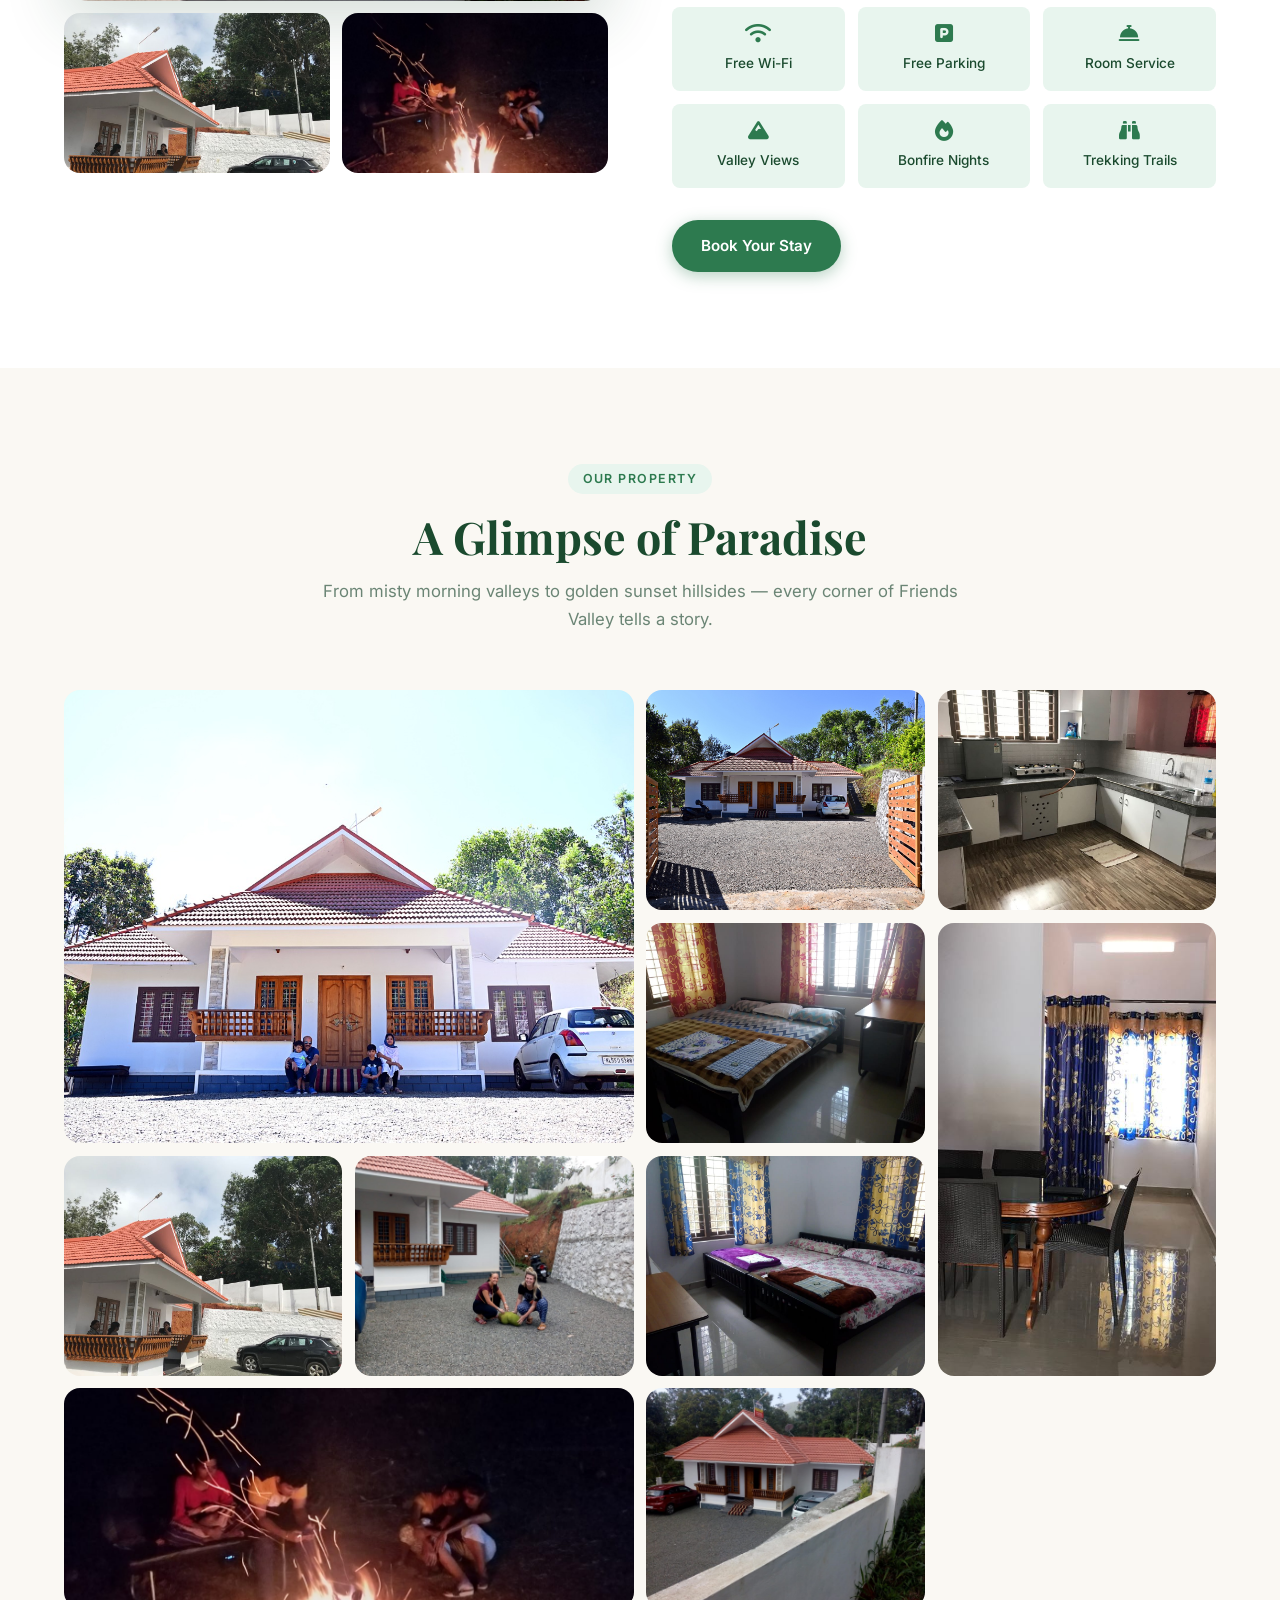
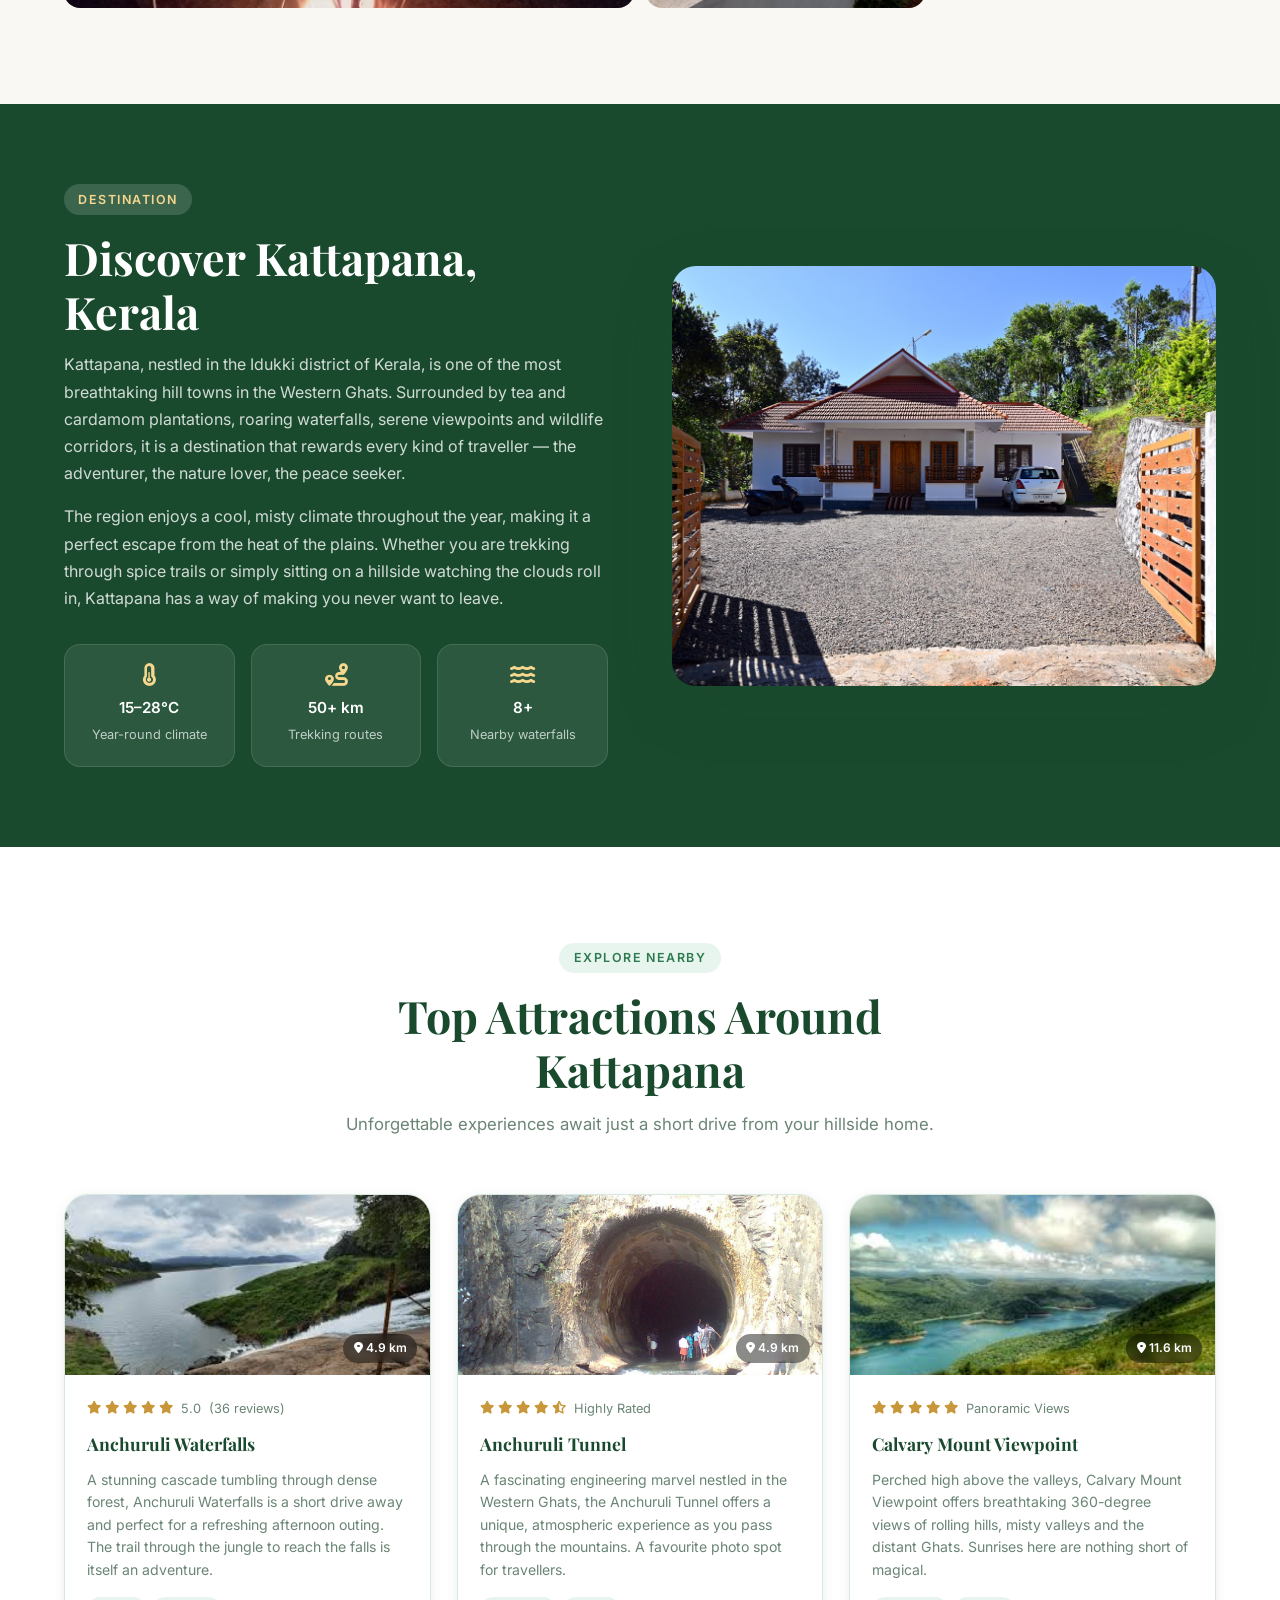
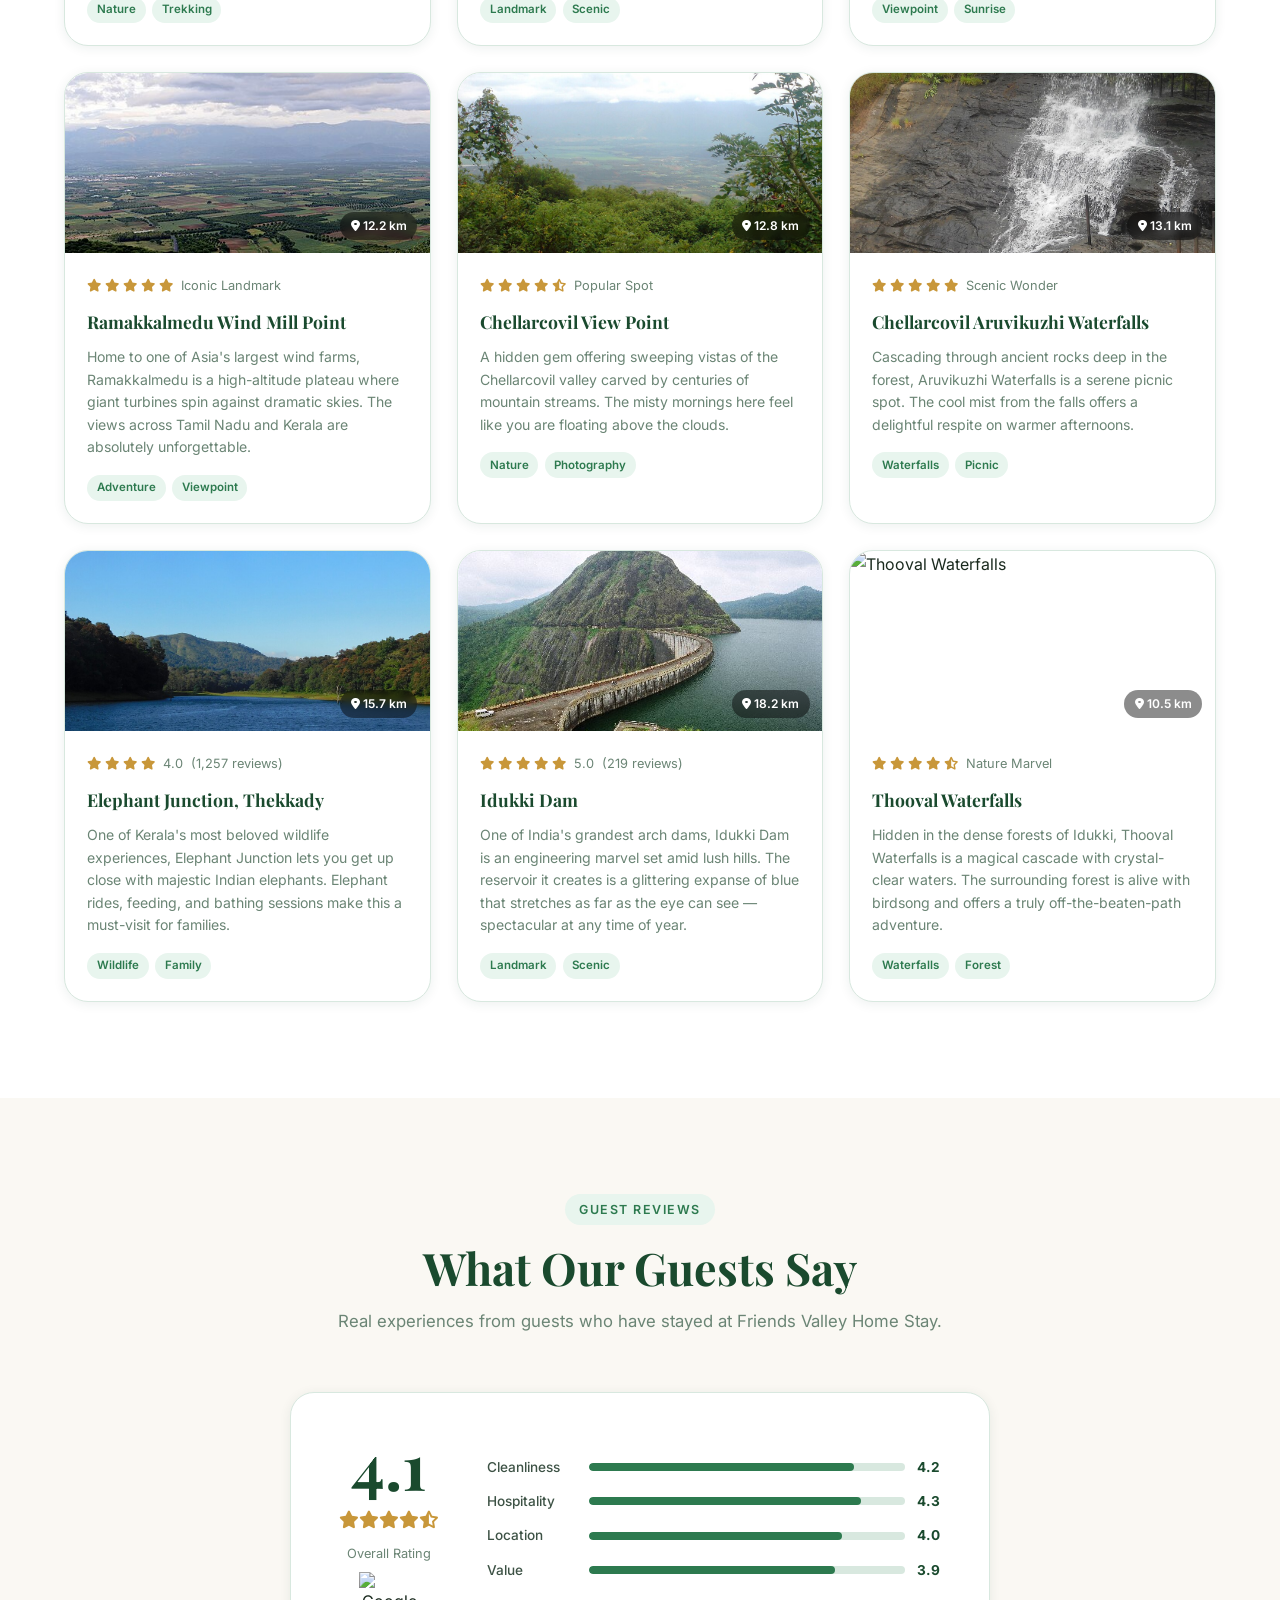
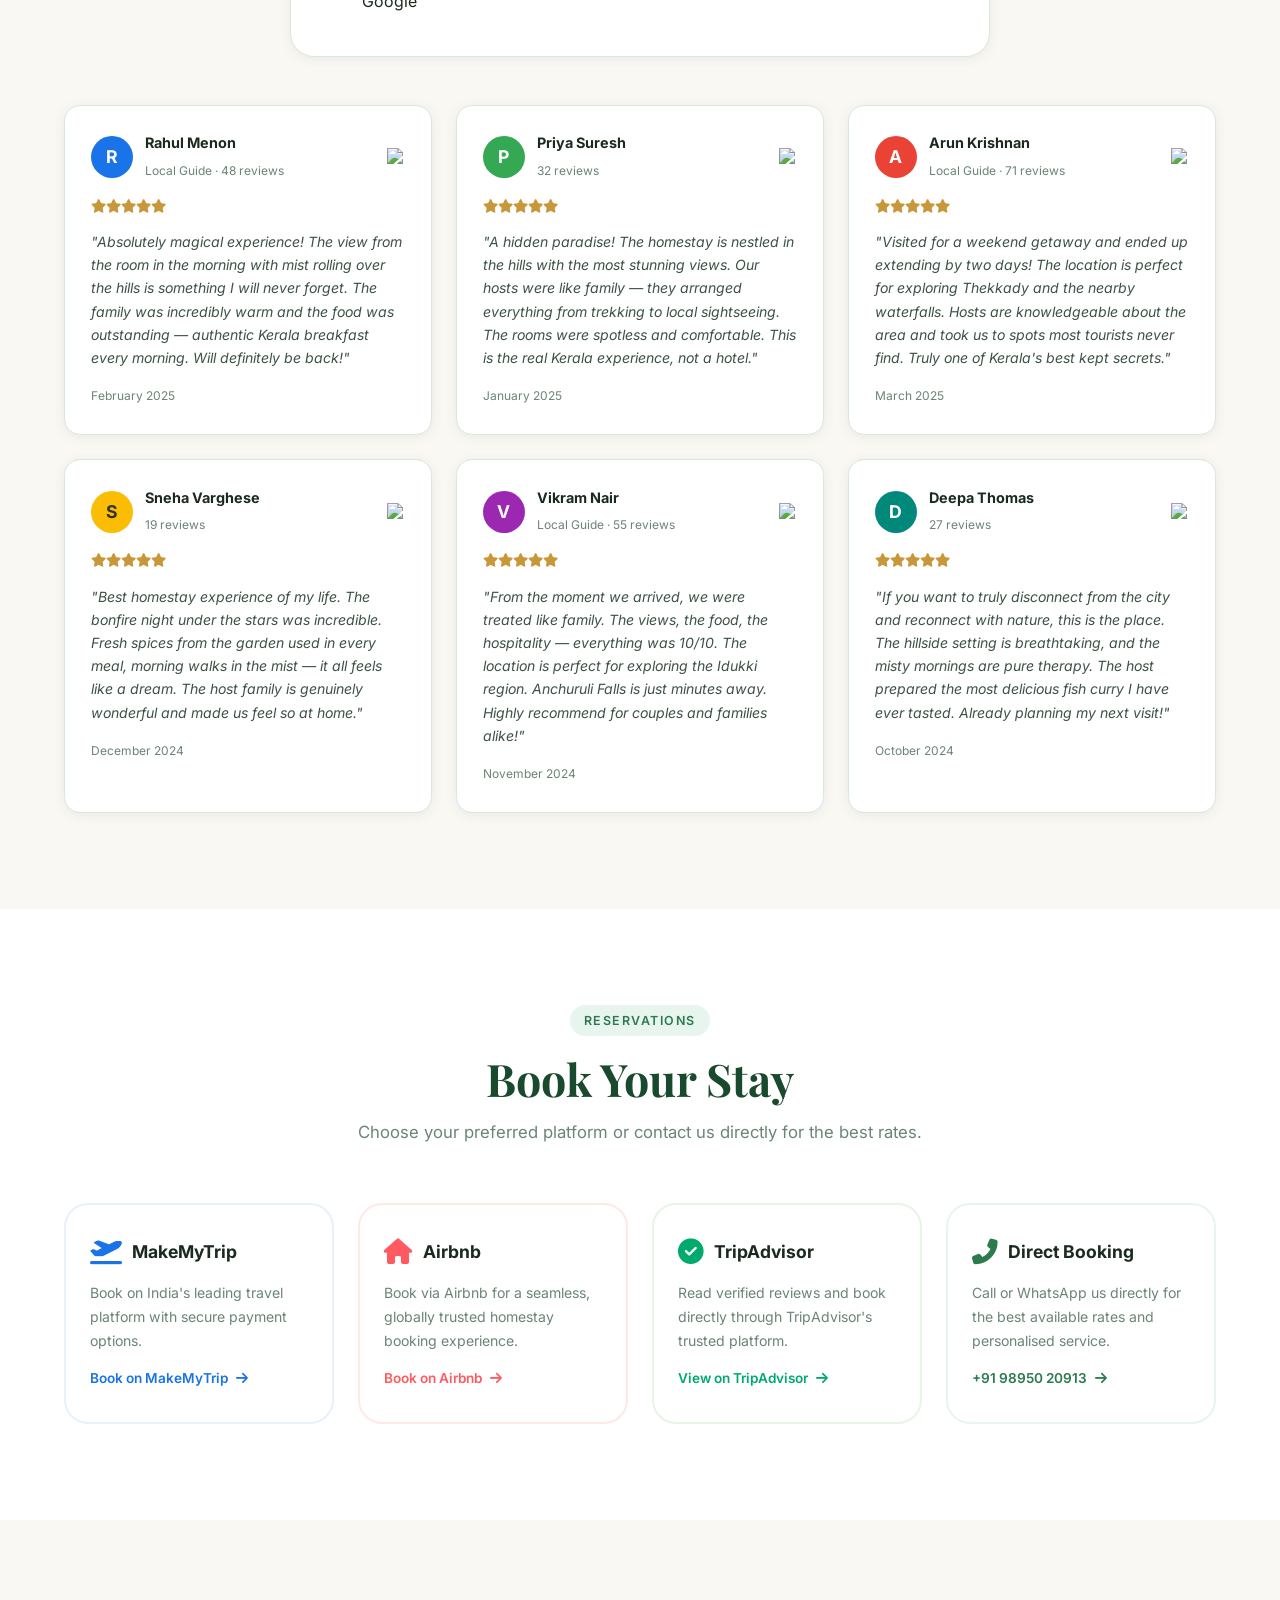
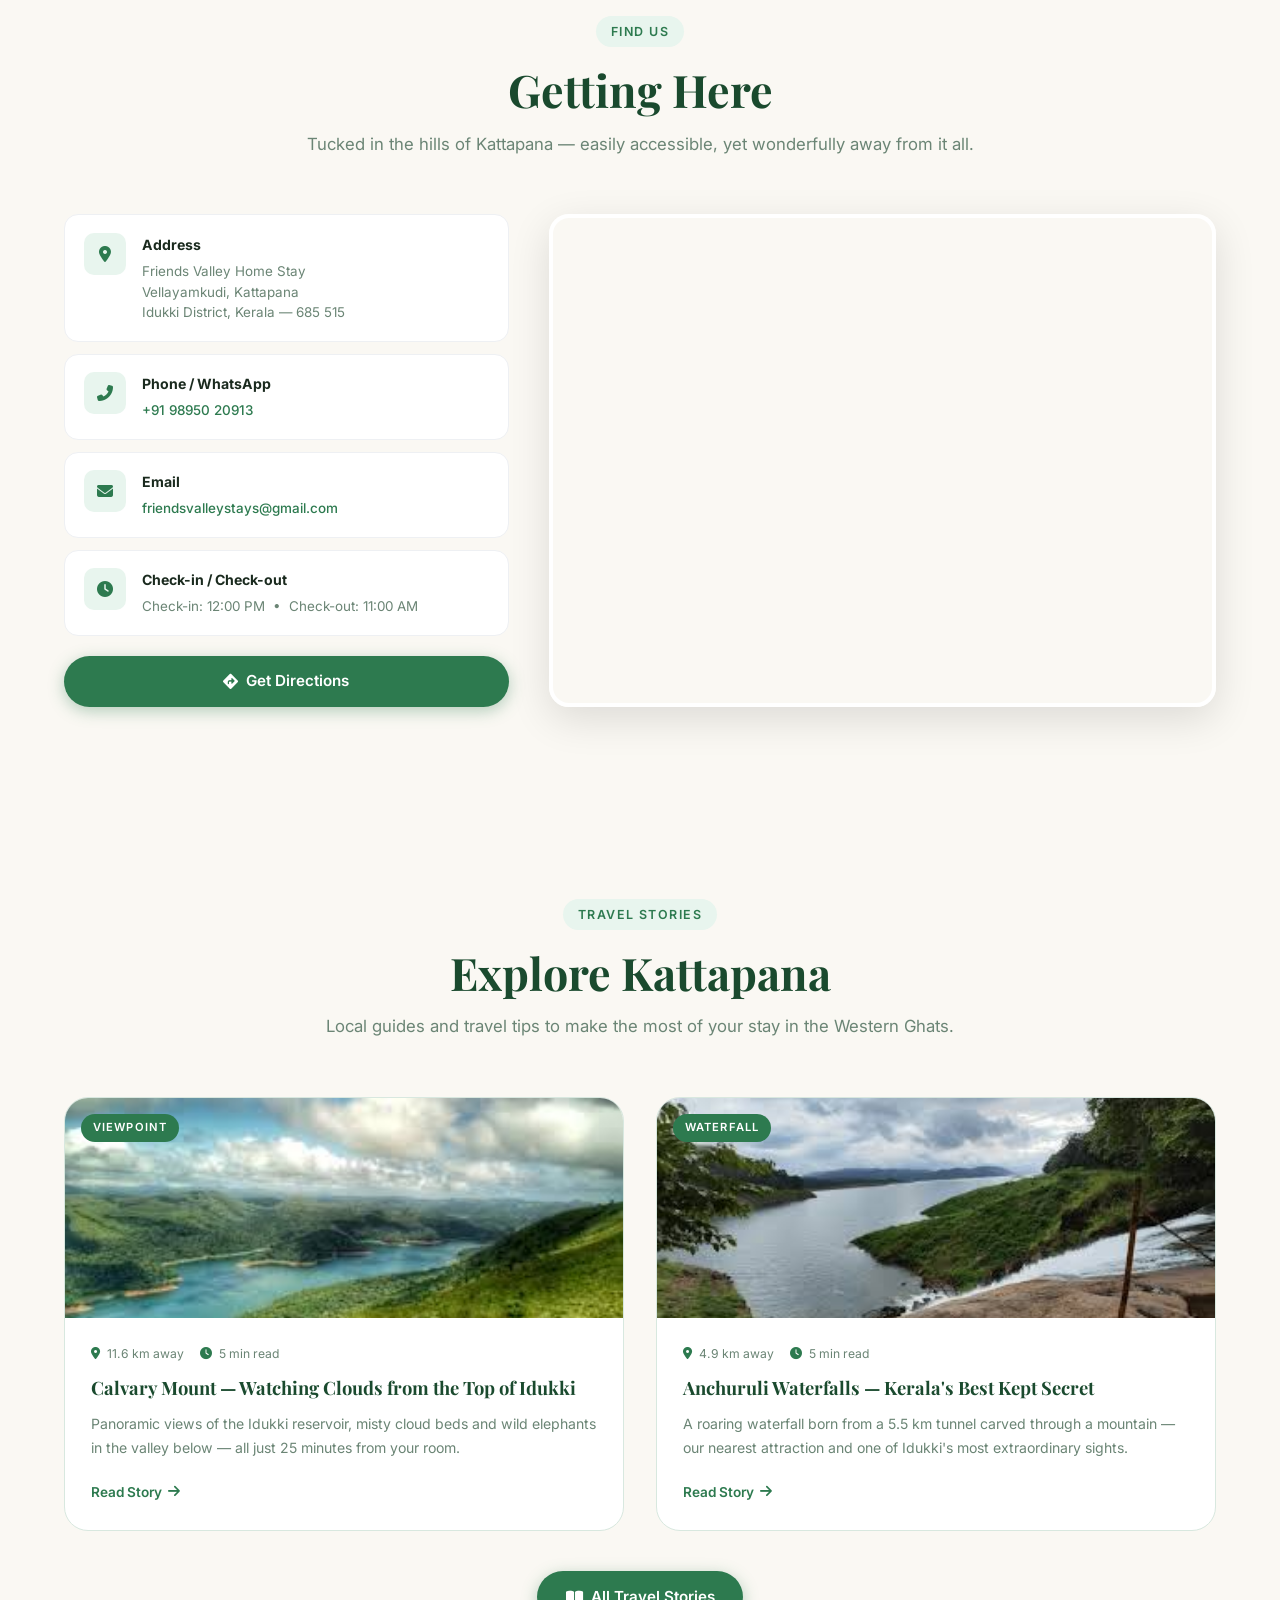
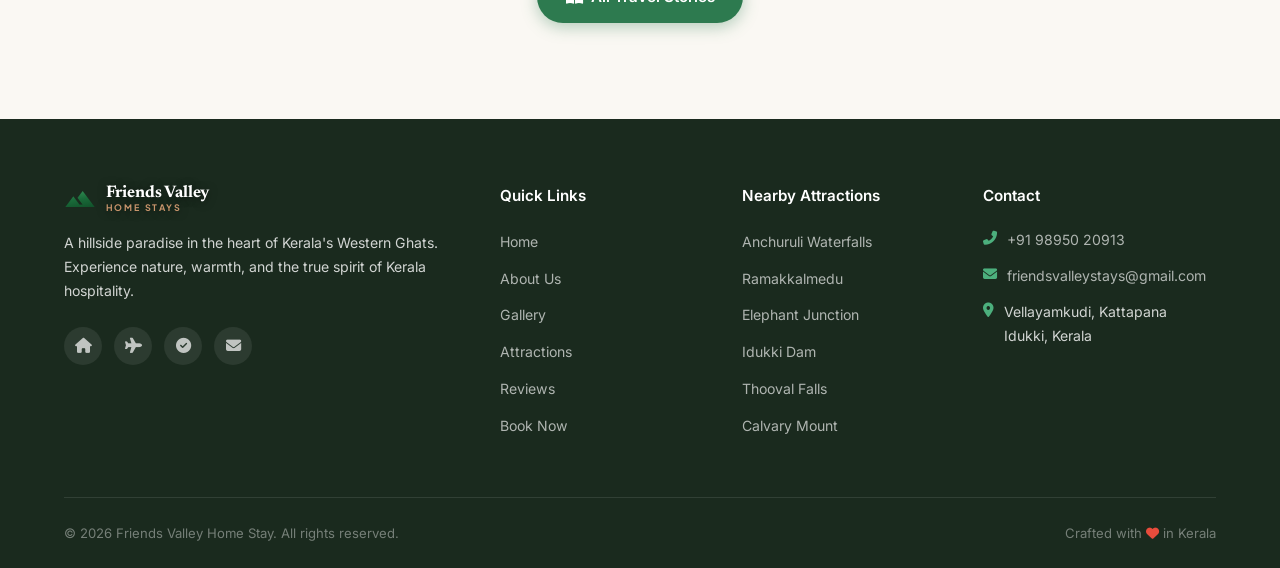
==== commit 8654f0bf: "Add travel blog — Calvary Mount & Anchuruli Waterfalls - Created blog/index.html (listing page) - Cr" ====
--- a/index.html
+++ b/index.html
@@ -630,6 +630,54 @@
     </div>
   </section>
 
+  <!-- ========== TRAVEL STORIES ========== -->
+  <section class="travel-stories">
+    <div class="container">
+      <div class="section-header">
+        <span class="section-label">Travel Stories</span>
+        <h2 class="section-title">Explore Kattapana</h2>
+        <p class="section-desc">Local guides and travel tips to make the most of your stay in the Western Ghats.</p>
+      </div>
+      <div class="stories-grid">
+        <article class="story-card">
+          <a href="blog/calvary-mount.html" class="story-img-link">
+            <div class="story-img" style="background-image:url('assets/attractions/calvary-mount.jpg')">
+              <span class="story-tag">Viewpoint</span>
+            </div>
+          </a>
+          <div class="story-body">
+            <div class="story-meta">
+              <span><i class="fas fa-map-marker-alt"></i> 11.6 km away</span>
+              <span><i class="fas fa-clock"></i> 5 min read</span>
+            </div>
+            <h3><a href="blog/calvary-mount.html">Calvary Mount — Watching Clouds from the Top of Idukki</a></h3>
+            <p>Panoramic views of the Idukki reservoir, misty cloud beds and wild elephants in the valley below — all just 25 minutes from your room.</p>
+            <a href="blog/calvary-mount.html" class="story-link">Read Story <i class="fas fa-arrow-right"></i></a>
+          </div>
+        </article>
+        <article class="story-card">
+          <a href="blog/anchuruli-waterfalls.html" class="story-img-link">
+            <div class="story-img" style="background-image:url('assets/attractions/anchuruli-waterfalls.jpg')">
+              <span class="story-tag">Waterfall</span>
+            </div>
+          </a>
+          <div class="story-body">
+            <div class="story-meta">
+              <span><i class="fas fa-map-marker-alt"></i> 4.9 km away</span>
+              <span><i class="fas fa-clock"></i> 5 min read</span>
+            </div>
+            <h3><a href="blog/anchuruli-waterfalls.html">Anchuruli Waterfalls — Kerala's Best Kept Secret</a></h3>
+            <p>A roaring waterfall born from a 5.5 km tunnel carved through a mountain — our nearest attraction and one of Idukki's most extraordinary sights.</p>
+            <a href="blog/anchuruli-waterfalls.html" class="story-link">Read Story <i class="fas fa-arrow-right"></i></a>
+          </div>
+        </article>
+      </div>
+      <div style="text-align:center;margin-top:2.5rem;">
+        <a href="blog/index.html" class="btn btn-primary"><i class="fas fa-book-open"></i> All Travel Stories</a>
+      </div>
+    </div>
+  </section>
+
   <!-- ========== FOOTER ========== -->
   <footer class="footer">
     <div class="container">
--- a/css/styles.css
+++ b/css/styles.css
@@ -898,6 +898,79 @@
 }
 
 /* ============================================================
+   TRAVEL STORIES (homepage section)
+   ============================================================ */
+.travel-stories { padding: 6rem 0; background: var(--cream); }
+.stories-grid {
+  display: grid;
+  grid-template-columns: repeat(2, 1fr);
+  gap: 2rem;
+}
+.story-card {
+  background: var(--white);
+  border-radius: var(--radius-lg);
+  overflow: hidden;
+  border: 1px solid var(--border);
+  transition: var(--transition);
+}
+.story-card:hover { transform: translateY(-5px); box-shadow: var(--shadow-md); }
+.story-img-link { display: block; overflow: hidden; }
+.story-img {
+  height: 220px;
+  background-size: cover;
+  background-position: center;
+  position: relative;
+  transition: transform .4s ease;
+}
+.story-card:hover .story-img { transform: scale(1.04); }
+.story-tag {
+  position: absolute;
+  top: 1rem; left: 1rem;
+  background: var(--green-mid);
+  color: var(--white);
+  font-size: .7rem;
+  font-weight: 600;
+  letter-spacing: .1em;
+  text-transform: uppercase;
+  padding: .28rem .75rem;
+  border-radius: 50px;
+}
+.story-body { padding: 1.6rem; }
+.story-meta {
+  display: flex;
+  gap: 1rem;
+  font-size: .76rem;
+  color: var(--text-light);
+  margin-bottom: .75rem;
+}
+.story-meta i { color: var(--green-mid); margin-right: .25rem; }
+.story-body h3 {
+  font-family: 'Playfair Display', serif;
+  font-size: 1.15rem;
+  font-weight: 700;
+  color: var(--green-dark);
+  line-height: 1.35;
+  margin-bottom: .7rem;
+}
+.story-body h3 a:hover { color: var(--green-mid); }
+.story-body p {
+  font-size: .88rem;
+  color: var(--text-light);
+  line-height: 1.7;
+  margin-bottom: 1.1rem;
+}
+.story-link {
+  display: inline-flex;
+  align-items: center;
+  gap: .4rem;
+  font-size: .85rem;
+  font-weight: 600;
+  color: var(--green-mid);
+  transition: var(--transition);
+}
+.story-link:hover { gap: .7rem; color: var(--green-dark); }
+
+/* ============================================================
    FOOTER
    ============================================================ */
 .footer {
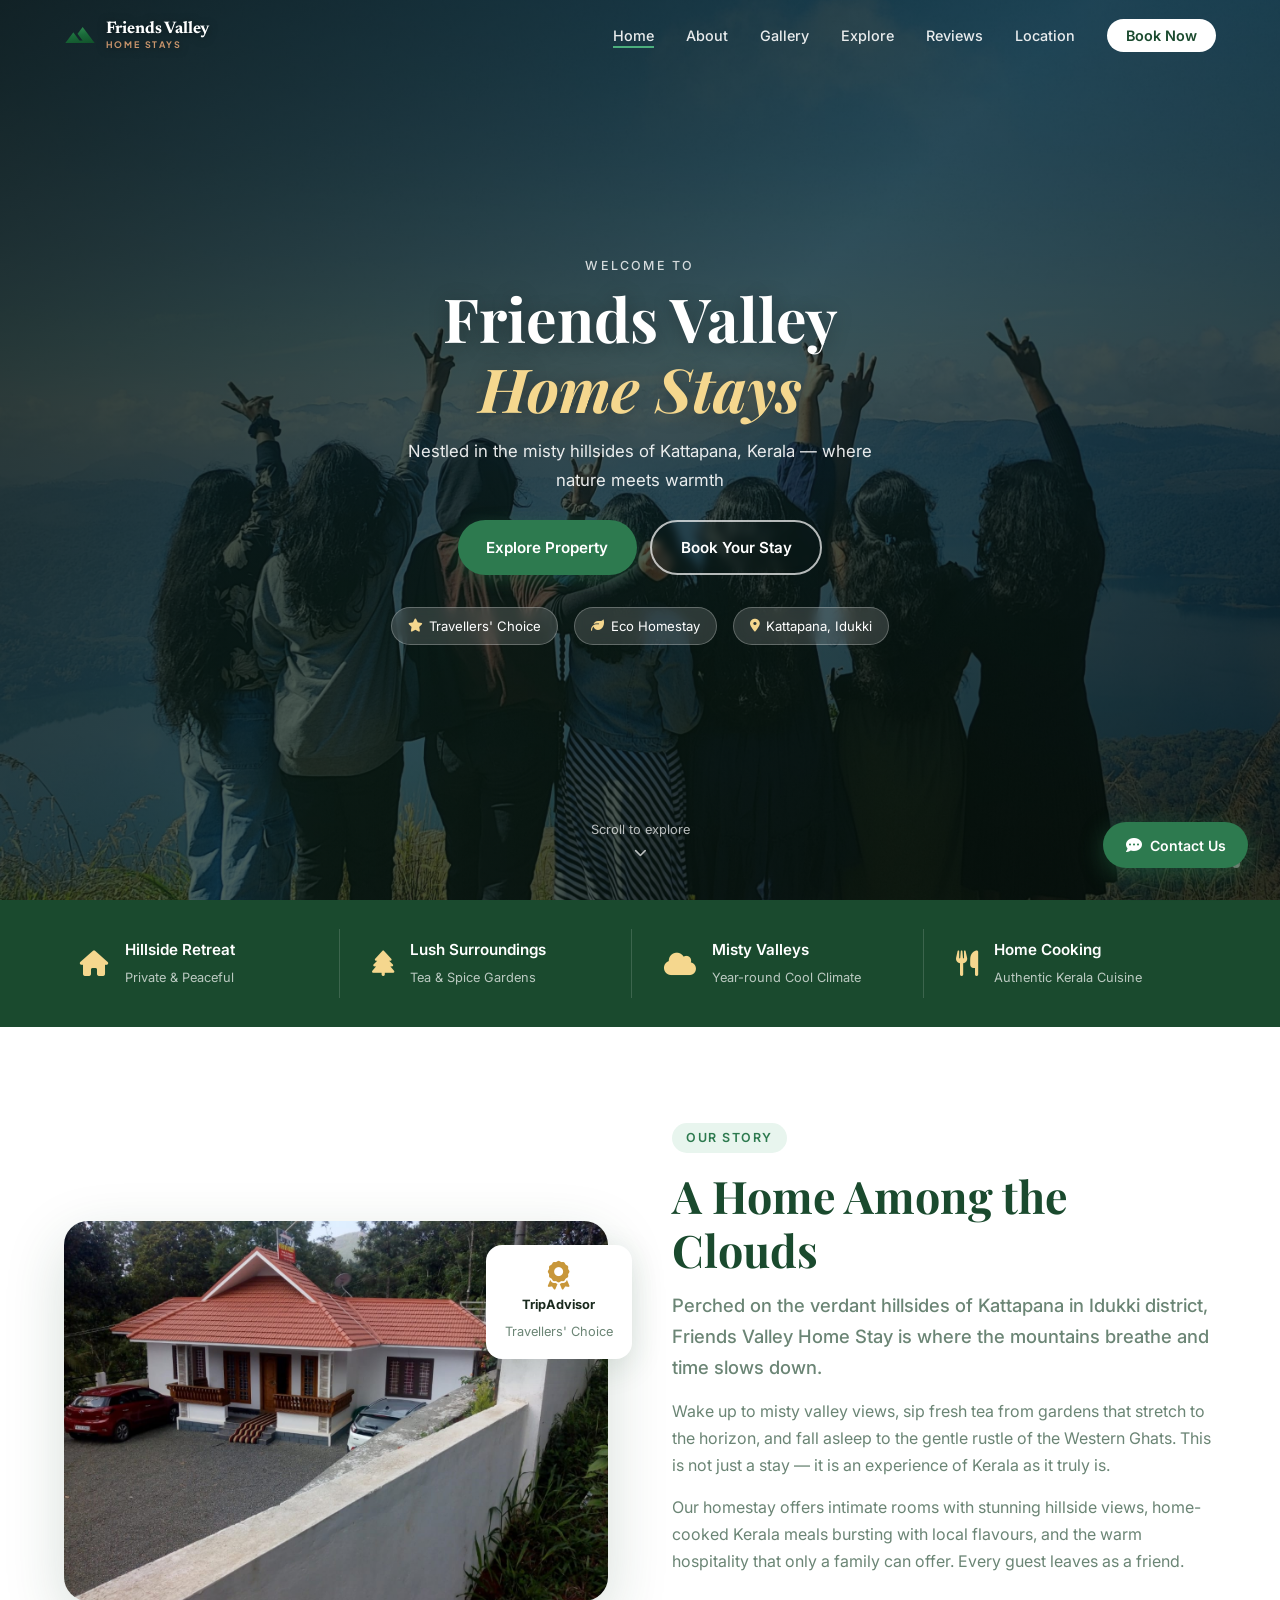
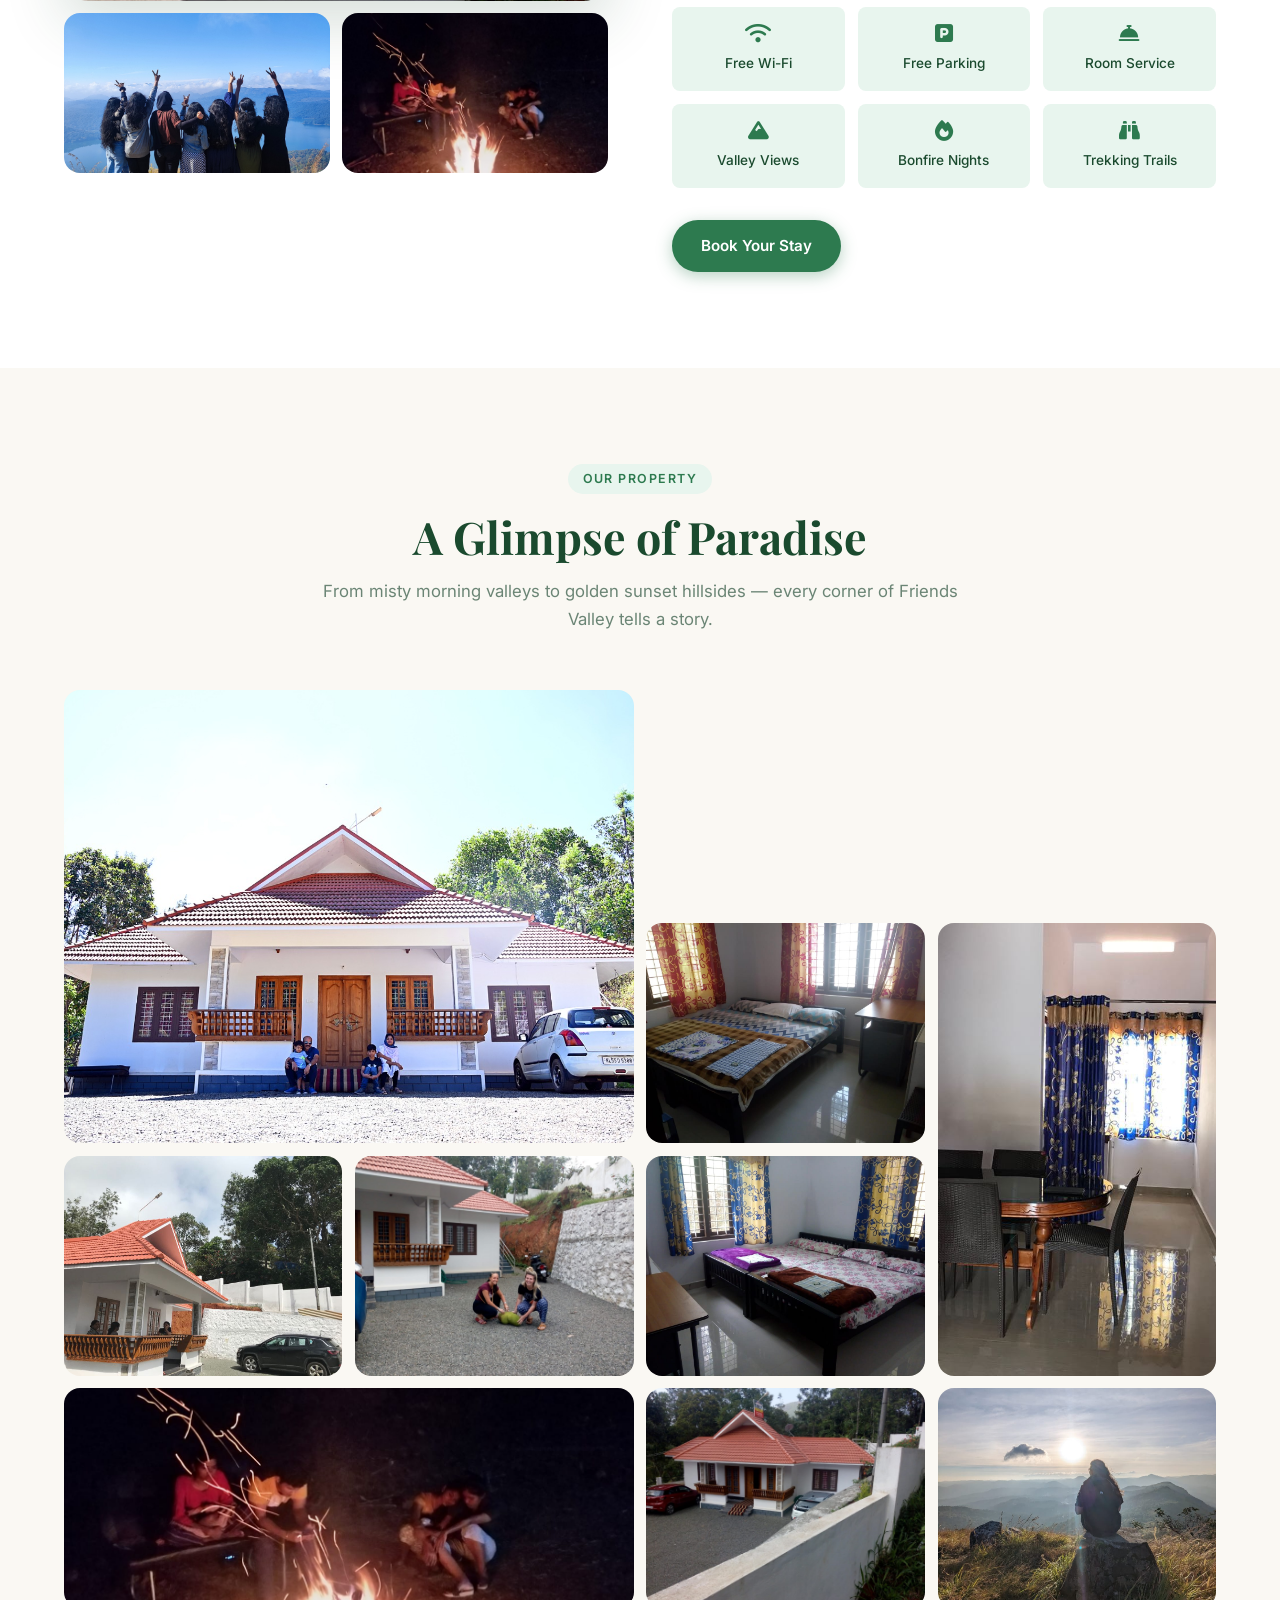
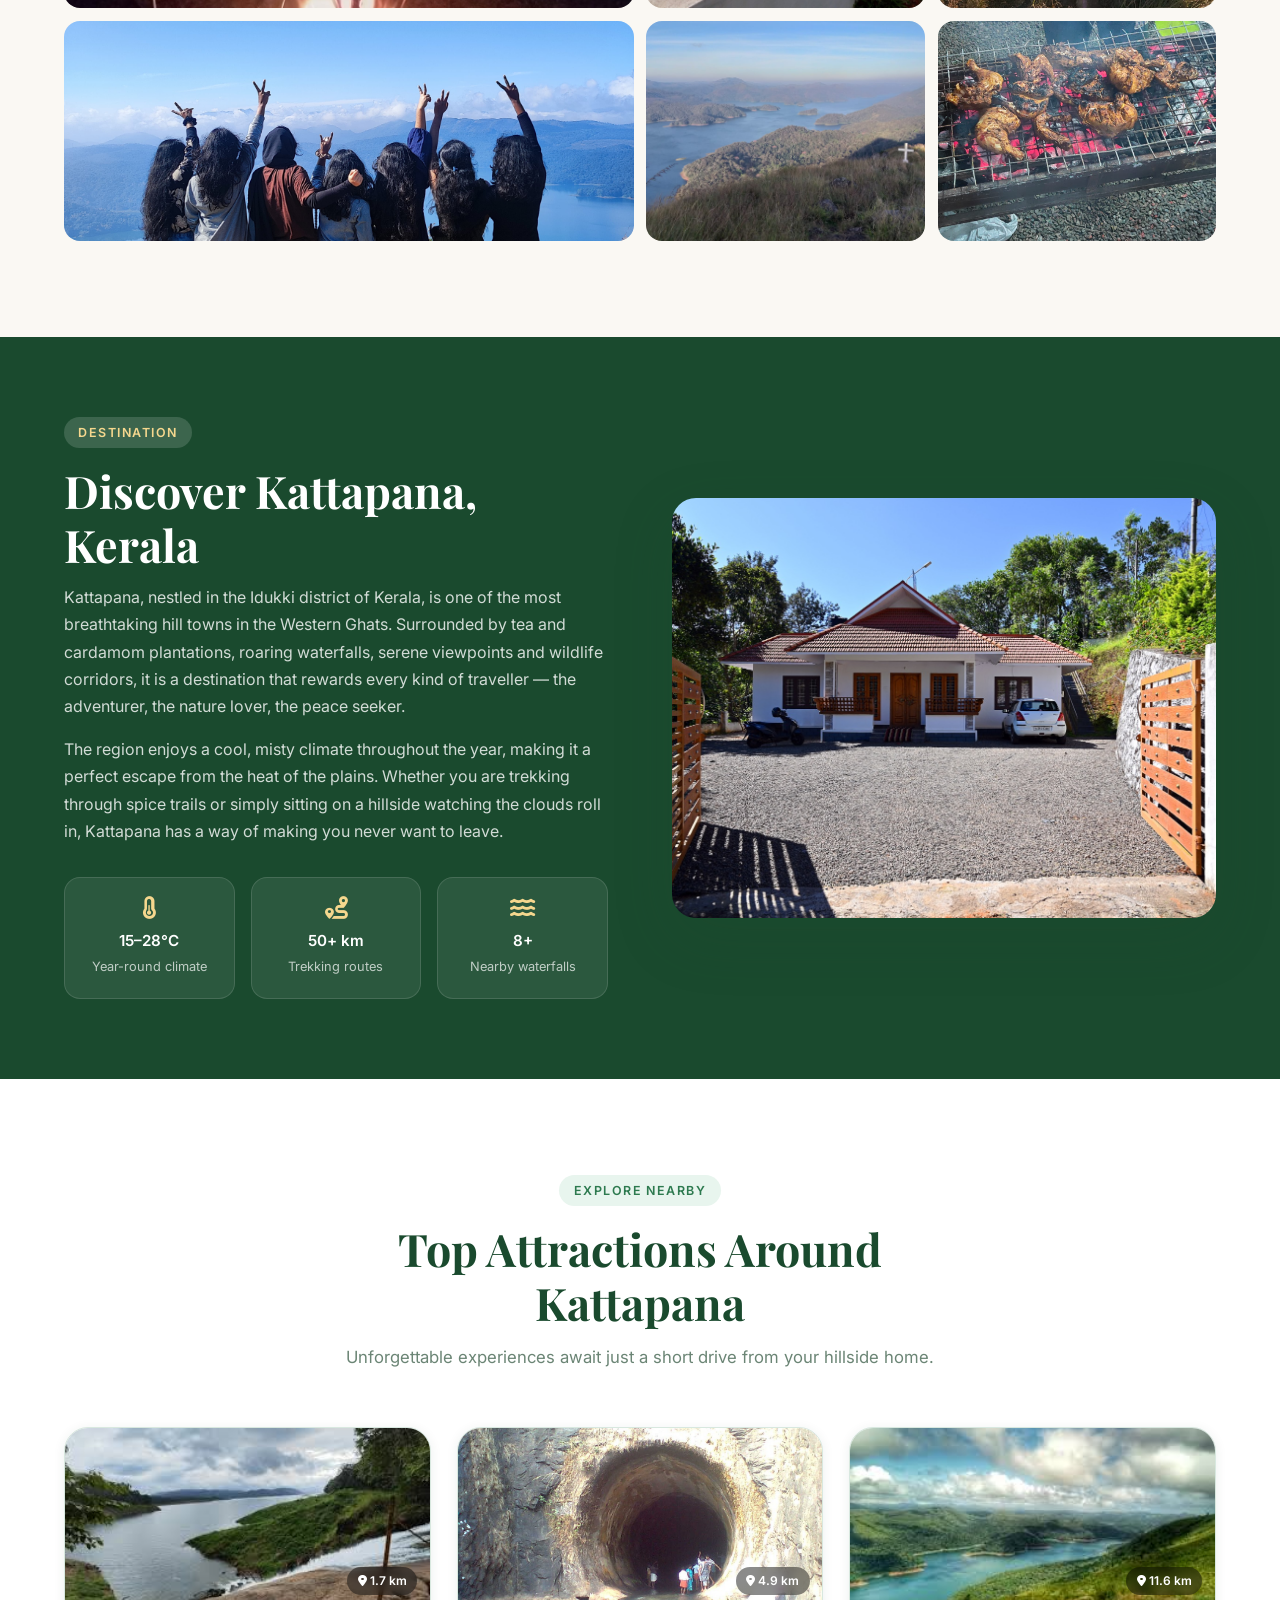
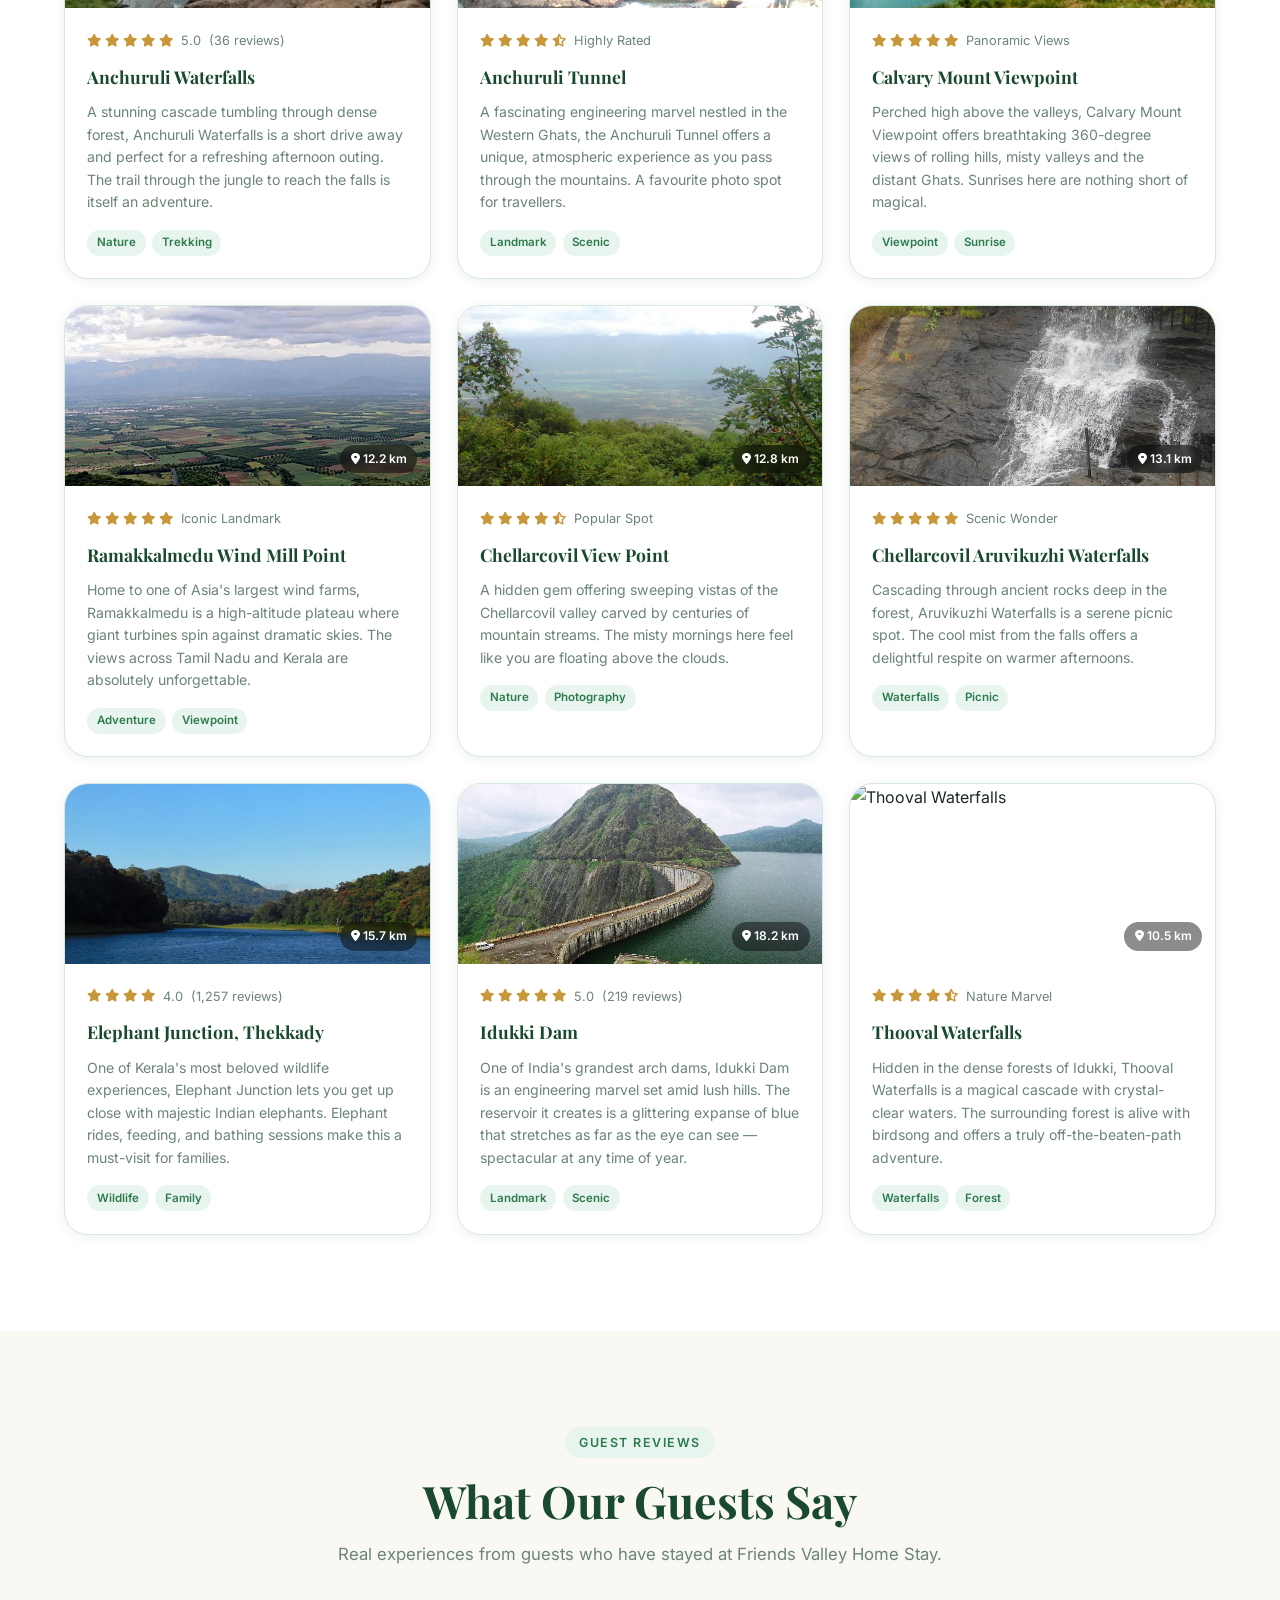
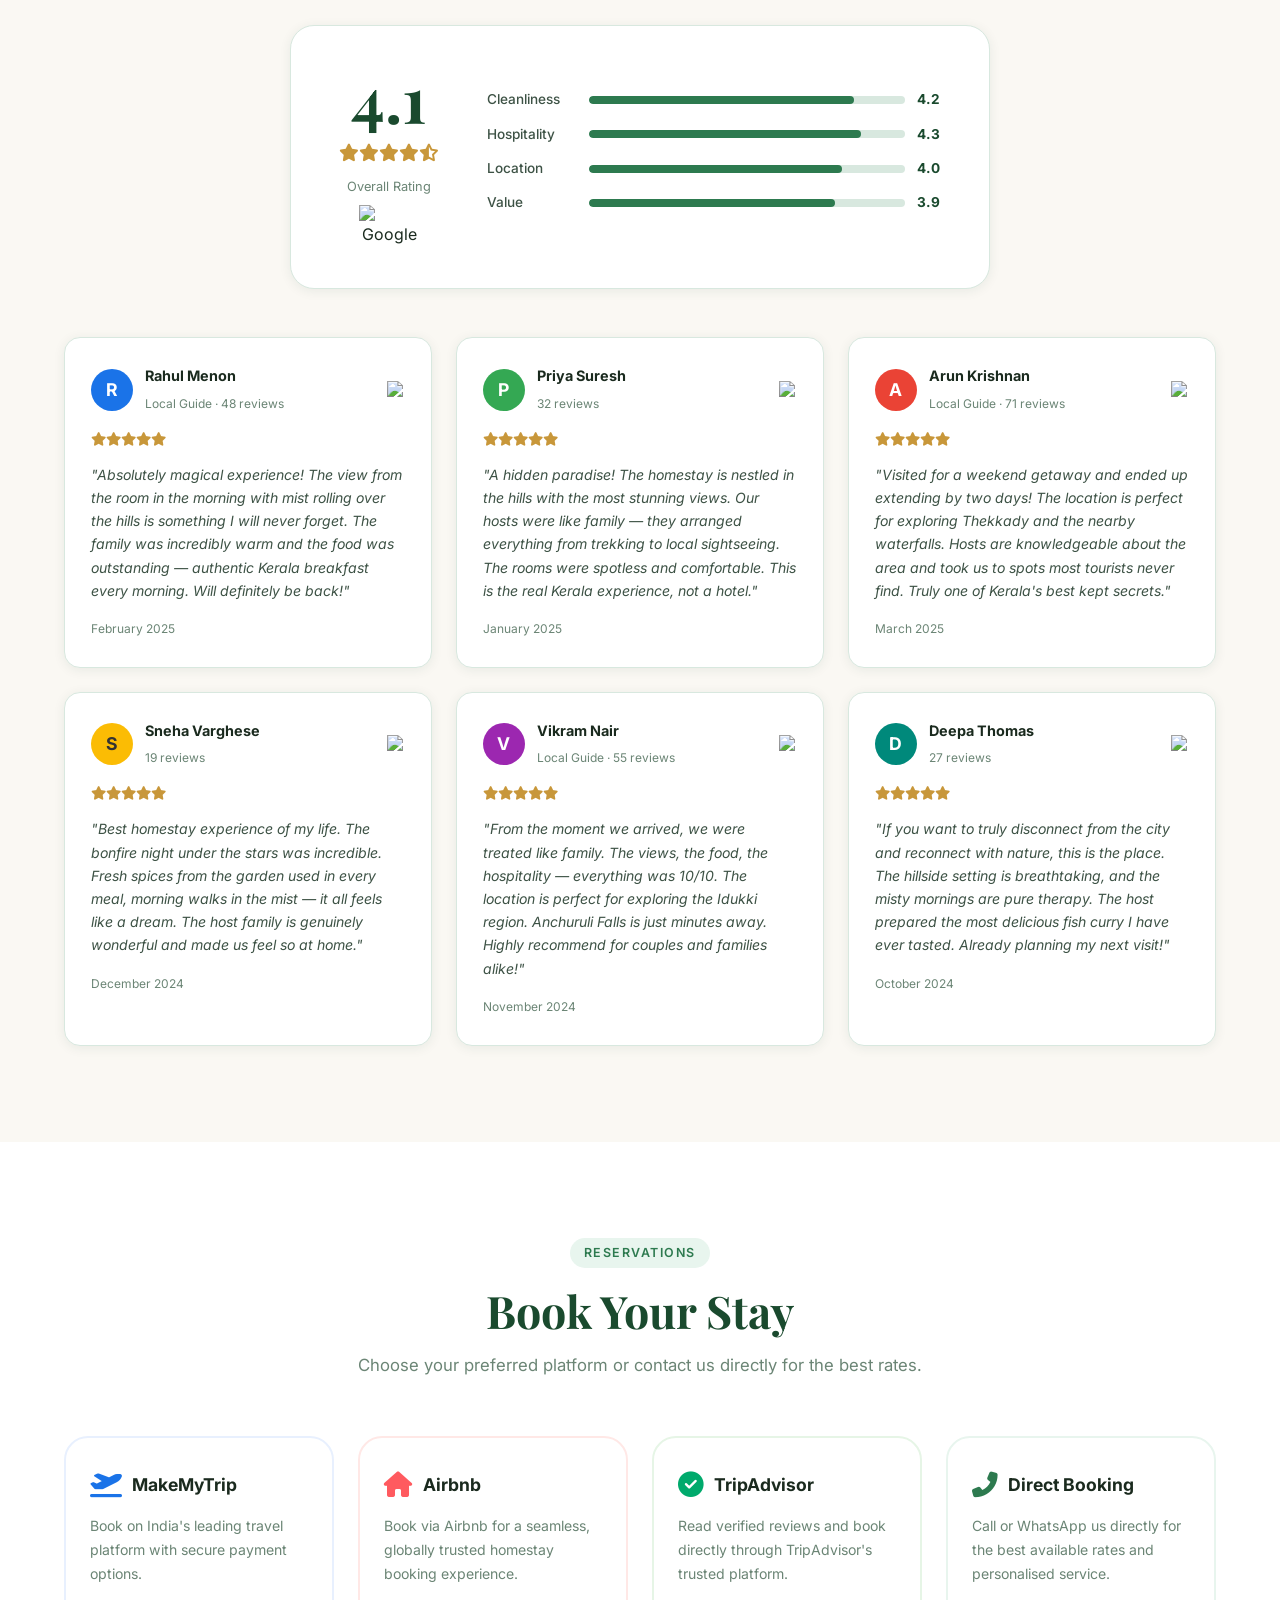
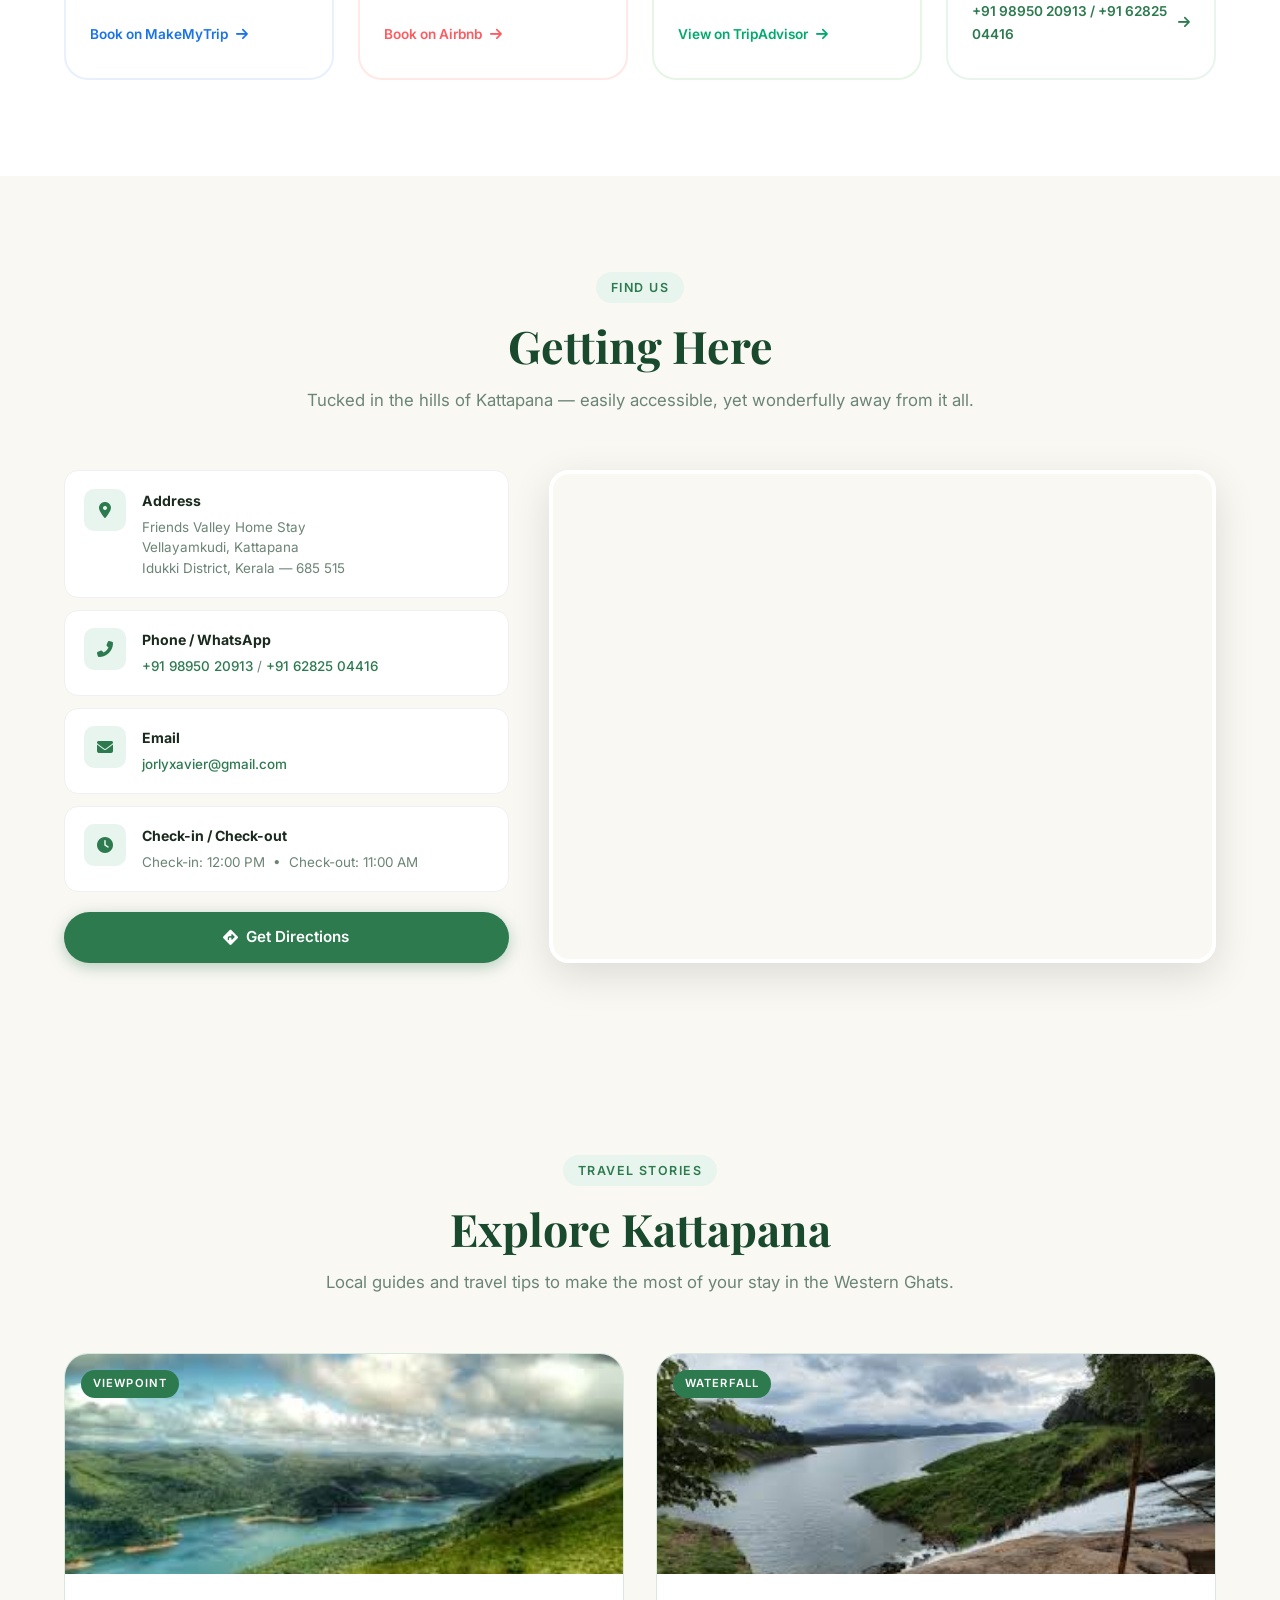
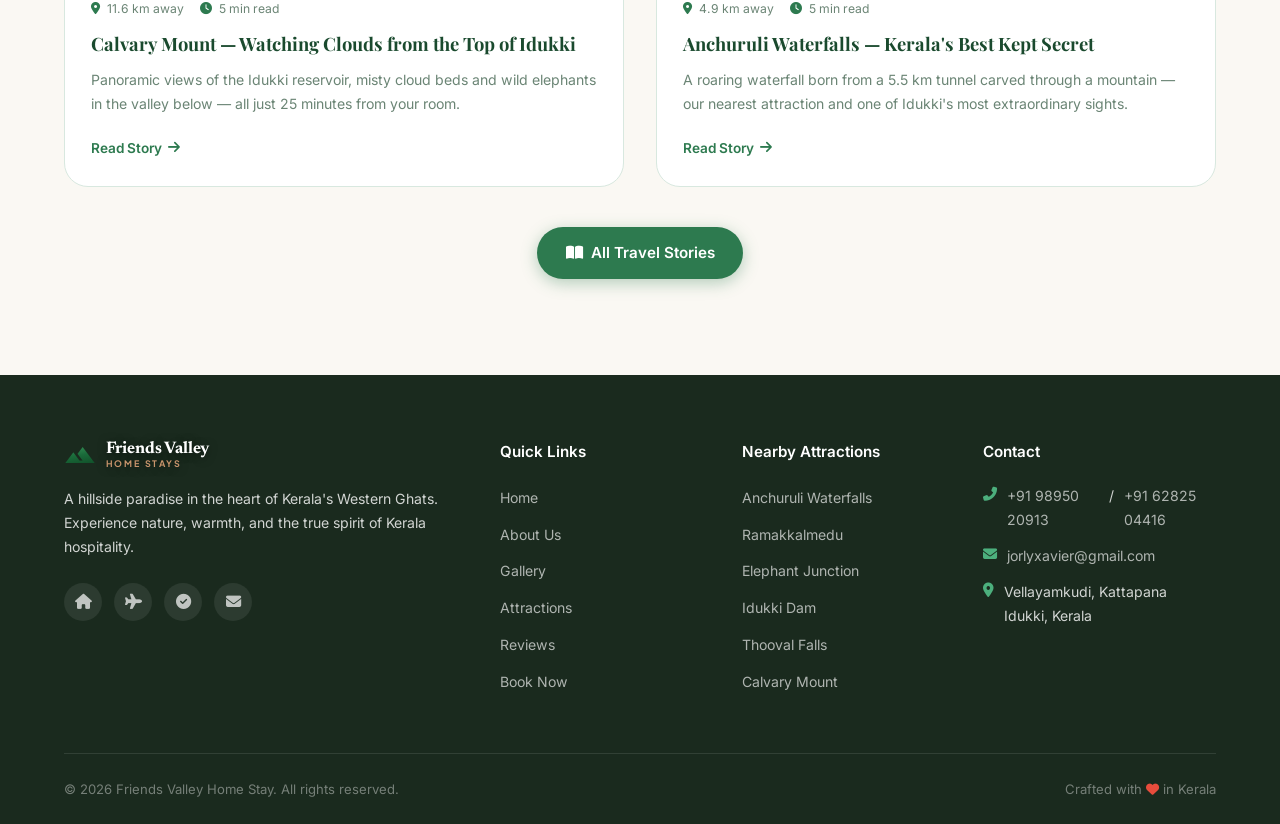
==== commit d4d60ab4: "Add new gallery photos, update hero slider, contact details and gallery layout - Added 4 new WhatsAp" ====
--- a/index.html
+++ b/index.html
@@ -42,8 +42,9 @@
   <section class="hero" id="home">
     <div class="hero-slider">
       <div class="hero-slide active" style="background-image: url('Assets%20original/1.jpg')"></div>
+      <div class="hero-slide" style="background-image: url('Assets%20original/WhatsApp%20Image%202026-04-07%20at%2010.12.35.jpeg')"></div>
+      <div class="hero-slide" style="background-image: url('Assets%20original/7.jpg')"></div>
       <div class="hero-slide" style="background-image: url('Assets%20original/2.jpg')"></div>
-      <div class="hero-slide" style="background-image: url('Assets%20original/7.jpg')"></div>
     </div>
     <div class="hero-overlay"></div>
     <div class="hero-content">
@@ -68,6 +69,7 @@
       <span class="dot active" data-idx="0"></span>
       <span class="dot" data-idx="1"></span>
       <span class="dot" data-idx="2"></span>
+      <span class="dot" data-idx="3"></span>
     </div>
   </section>
 
@@ -114,7 +116,7 @@
             <img src="Assets%20original/10.jpg" alt="Friends Valley Home Stay exterior" loading="lazy" />
           </div>
           <div class="about-img-secondary">
-            <img src="Assets%20original/6.jpg" alt="Guests relaxing at the veranda" loading="lazy" />
+            <img src="Assets%20original/WhatsApp%20Image%202026-04-07%20at%2010.12.35.jpeg" alt="Guests enjoying the views at Calvary Mount" loading="lazy" />
             <img src="Assets%20original/9.jpg" alt="Bonfire night at Friends Valley" loading="lazy" />
           </div>
           <div class="about-award">
@@ -208,6 +210,23 @@
         </div>
         <div class="gallery-item" data-index="9">
           <img src="Assets%20original/10.jpg" alt="Tea garden walk" loading="lazy" />
+          <div class="gallery-overlay"><i class="fas fa-expand-alt"></i></div>
+        </div>
+
+        <div class="gallery-item gallery-wide" data-index="10">
+          <img src="Assets%20original/WhatsApp%20Image%202026-04-07%20at%2010.12.35.jpeg" alt="Friends celebrating at Calvary Mount viewpoint" loading="lazy" />
+          <div class="gallery-overlay"><i class="fas fa-expand-alt"></i></div>
+        </div>
+        <div class="gallery-item" data-index="11">
+          <img src="Assets%20original/WhatsApp%20Image%202026-04-07%20at%2010.12.34.jpeg" alt="Sunset views from Calvary Mount" loading="lazy" />
+          <div class="gallery-overlay"><i class="fas fa-expand-alt"></i></div>
+        </div>
+        <div class="gallery-item" data-index="12">
+          <img src="Assets%20original/WhatsApp%20Image%202026-04-07%20at%2010.12.35%20(1).jpeg" alt="Panoramic reservoir view from Calvary Mount" loading="lazy" />
+          <div class="gallery-overlay"><i class="fas fa-expand-alt"></i></div>
+        </div>
+        <div class="gallery-item" data-index="13">
+          <img src="Assets%20original/WhatsApp%20Image%202026-04-07%20at%2010.12.27.jpeg" alt="BBQ grilling experience at Friends Valley" loading="lazy" />
           <div class="gallery-overlay"><i class="fas fa-expand-alt"></i></div>
         </div>
       </div>
@@ -259,7 +278,7 @@
         <div class="attraction-card">
           <div class="attraction-img">
             <img src="assets/attractions/anchuruli-waterfalls.jpg" alt="Anchuruli Waterfalls" loading="lazy" />
-            <div class="attraction-dist"><i class="fas fa-map-marker-alt"></i> 4.9 km</div>
+            <div class="attraction-dist"><i class="fas fa-map-marker-alt"></i> 1.7 km</div>
           </div>
           <div class="attraction-body">
             <div class="attraction-rating">
@@ -569,7 +588,7 @@
             <strong>Direct Booking</strong>
           </div>
           <p>Call or WhatsApp us directly for the best available rates and personalised service.</p>
-          <a href="tel:+919895020913" class="booking-btn">+91 98950 20913 <i class="fas fa-arrow-right"></i></a>
+          <a href="tel:+919895020913" class="booking-btn">+91 98950 20913 / +91 62825 04416 <i class="fas fa-arrow-right"></i></a>
         </div>
       </div>
     </div>
@@ -596,14 +615,14 @@
             <div class="loc-card-icon"><i class="fas fa-phone-alt"></i></div>
             <div>
               <strong>Phone / WhatsApp</strong>
-              <p><a href="tel:+919895020913">+91 98950 20913</a></p>
+              <p><a href="tel:+919895020913">+91 98950 20913</a> / <a href="tel:+916282504416">+91 62825 04416</a></p>
             </div>
           </div>
           <div class="loc-card">
             <div class="loc-card-icon"><i class="fas fa-envelope"></i></div>
             <div>
               <strong>Email</strong>
-              <p><a href="mailto:friendsvalleystays@gmail.com">friendsvalleystays@gmail.com</a></p>
+              <p><a href="mailto:jorlyxavier@gmail.com">jorlyxavier@gmail.com</a></p>
             </div>
           </div>
           <div class="loc-card">
@@ -694,7 +713,7 @@
             <a href="https://www.airbnb.co.in/rooms/27529554" target="_blank" rel="noopener noreferrer" aria-label="Airbnb"><i class="fas fa-home"></i></a>
             <a href="https://www.makemytrip.com/hotels/friends_valley_home_stay-details-kattappana.html" target="_blank" rel="noopener noreferrer" aria-label="MakeMyTrip"><i class="fas fa-plane"></i></a>
             <a href="https://www.tripadvisor.in/Hotel_Review-g27511765-d27511608-Reviews-Friends_Valley_Home_Stay-Vellayamkudi_Idukki_District_Kerala.html" target="_blank" rel="noopener noreferrer" aria-label="TripAdvisor"><i class="fas fa-circle-check"></i></a>
-            <a href="mailto:friendsvalleystays@gmail.com" aria-label="Email"><i class="fas fa-envelope"></i></a>
+            <a href="mailto:jorlyxavier@gmail.com" aria-label="Email"><i class="fas fa-envelope"></i></a>
           </div>
         </div>
         <div class="footer-links">
@@ -721,8 +740,8 @@
         </div>
         <div class="footer-contact">
           <h4>Contact</h4>
-          <p><i class="fas fa-phone-alt"></i> <a href="tel:+919895020913">+91 98950 20913</a></p>
-          <p><i class="fas fa-envelope"></i> <a href="mailto:friendsvalleystays@gmail.com">friendsvalleystays@gmail.com</a></p>
+          <p><i class="fas fa-phone-alt"></i> <a href="tel:+919895020913">+91 98950 20913</a> / <a href="tel:+916282504416">+91 62825 04416</a></p>
+          <p><i class="fas fa-envelope"></i> <a href="mailto:jorlyxavier@gmail.com">jorlyxavier@gmail.com</a></p>
           <p><i class="fas fa-map-marker-alt"></i> Vellayamkudi, Kattapana<br />Idukki, Kerala</p>
         </div>
       </div>
@@ -748,15 +767,15 @@
           <div class="contact-option-icon"><i class="fas fa-phone-alt"></i></div>
           <div>
             <strong>Call Us</strong>
-            <span>+91 98950 20913</span>
+            <span>+91 98950 20913 / +91 62825 04416</span>
           </div>
           <i class="fas fa-chevron-right"></i>
         </a>
-        <a href="mailto:friendsvalleystays@gmail.com" class="contact-option email">
+        <a href="mailto:jorlyxavier@gmail.com" class="contact-option email">
           <div class="contact-option-icon"><i class="fas fa-envelope"></i></div>
           <div>
             <strong>Email Us</strong>
-            <span>friendsvalleystays@gmail.com</span>
+            <span>jorlyxavier@gmail.com</span>
           </div>
           <i class="fas fa-chevron-right"></i>
         </a>
--- a/css/styles.css
+++ b/css/styles.css
@@ -491,6 +491,7 @@
   display: grid;
   grid-template-columns: repeat(4, 1fr);
   grid-auto-rows: 220px;
+  grid-auto-flow: row dense;
   gap: .8rem;
 }
 .gallery-item {
